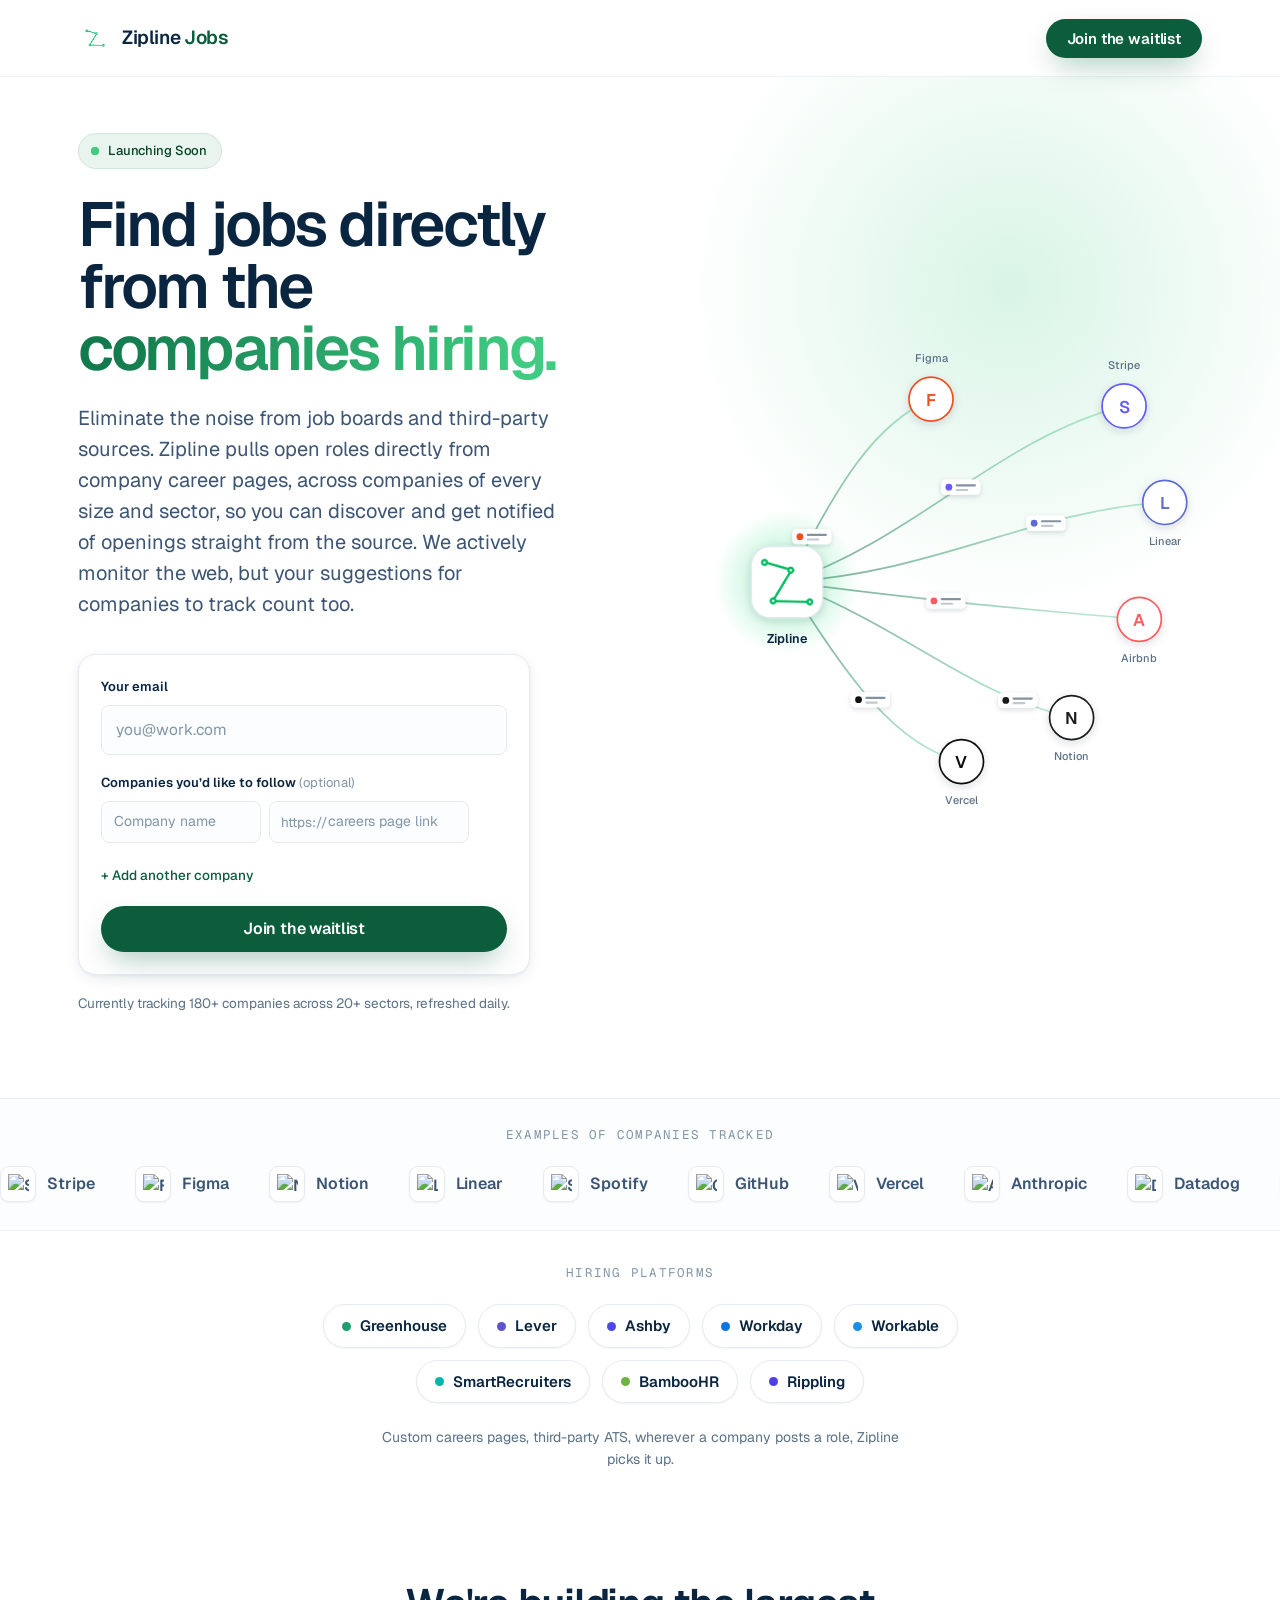
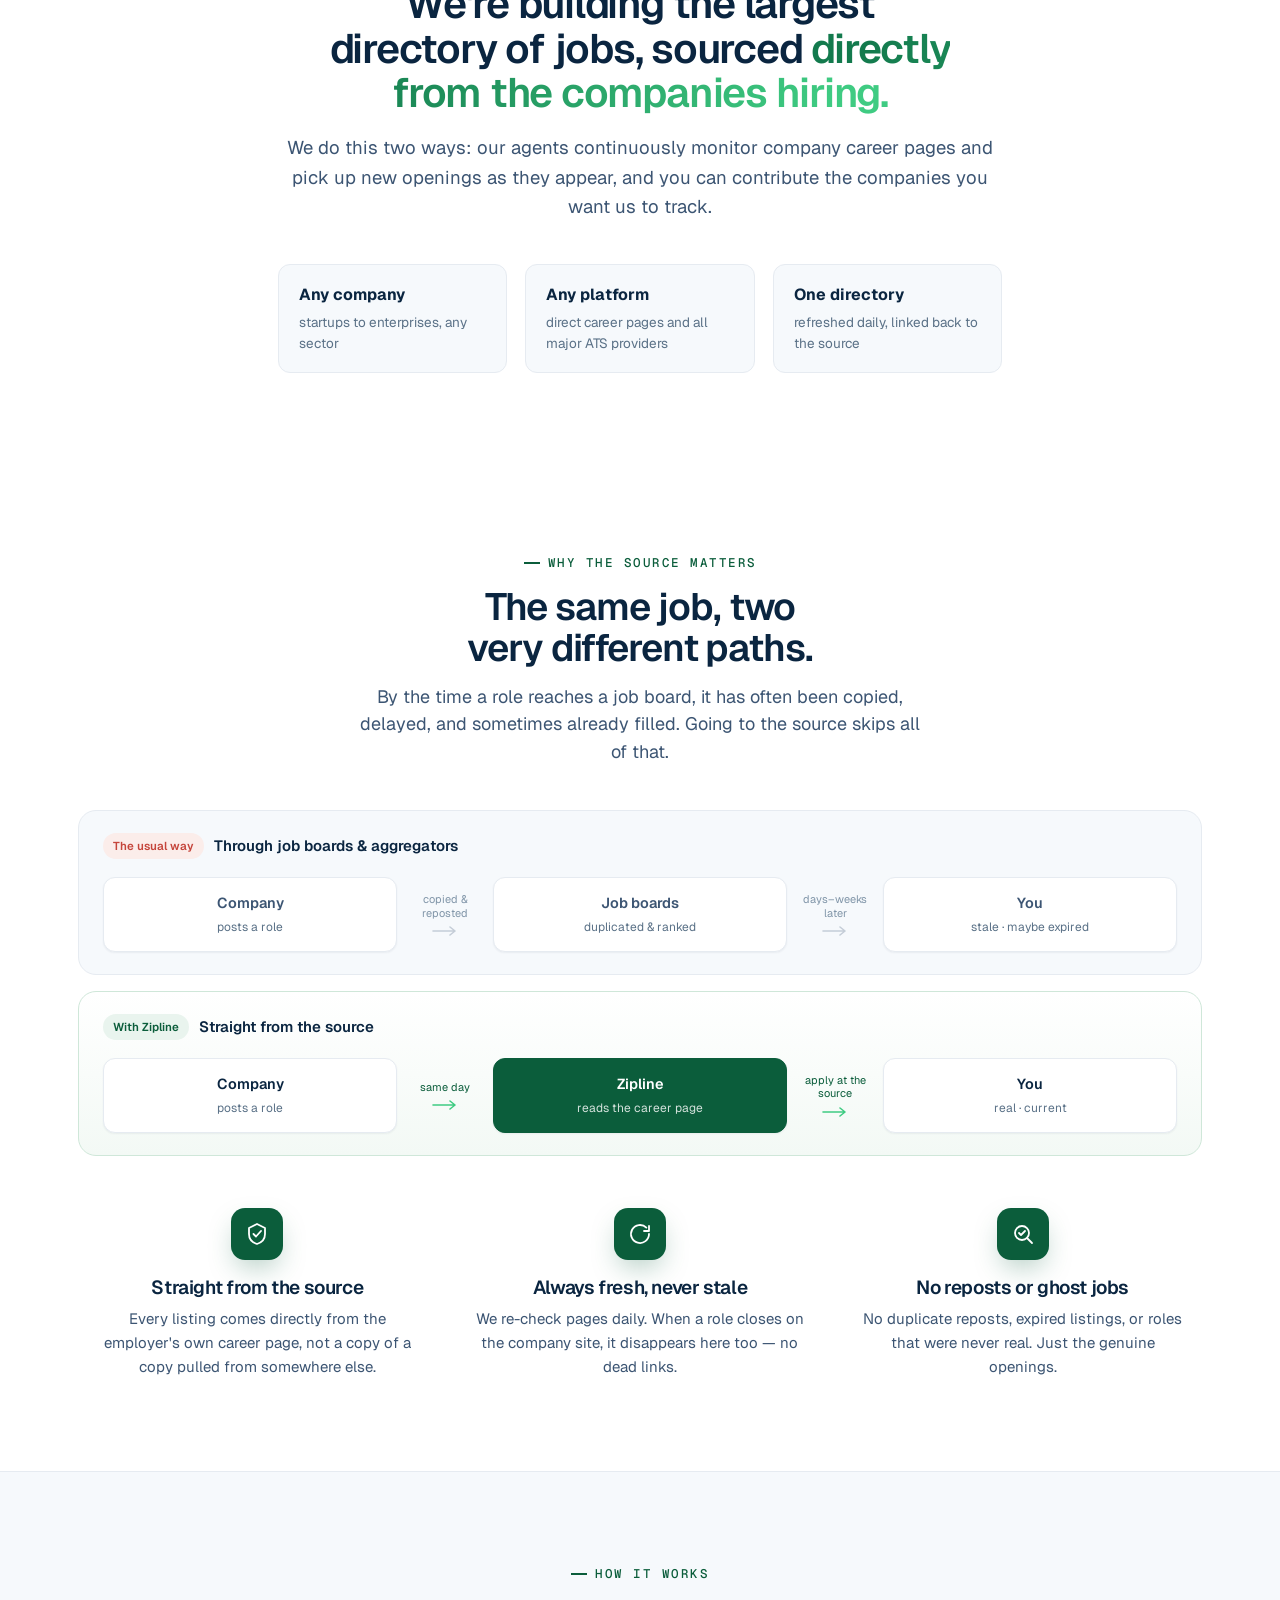
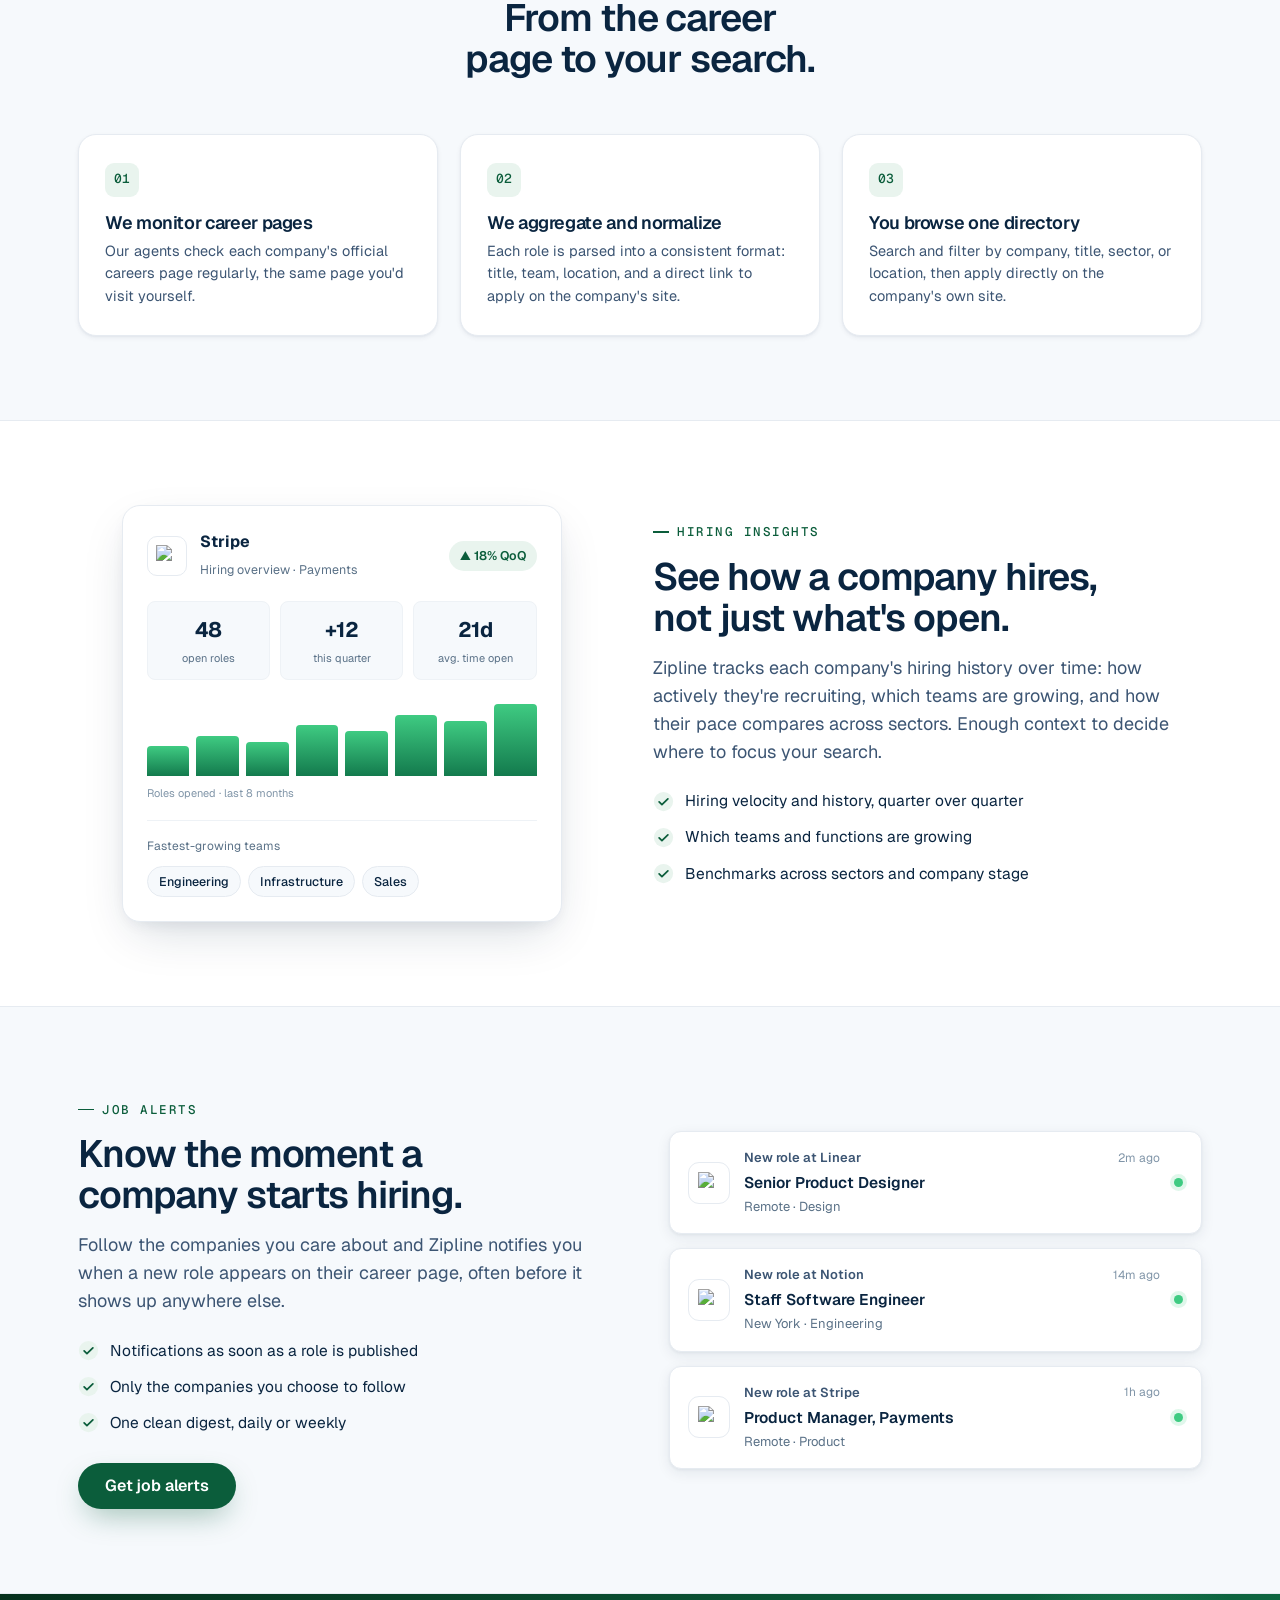
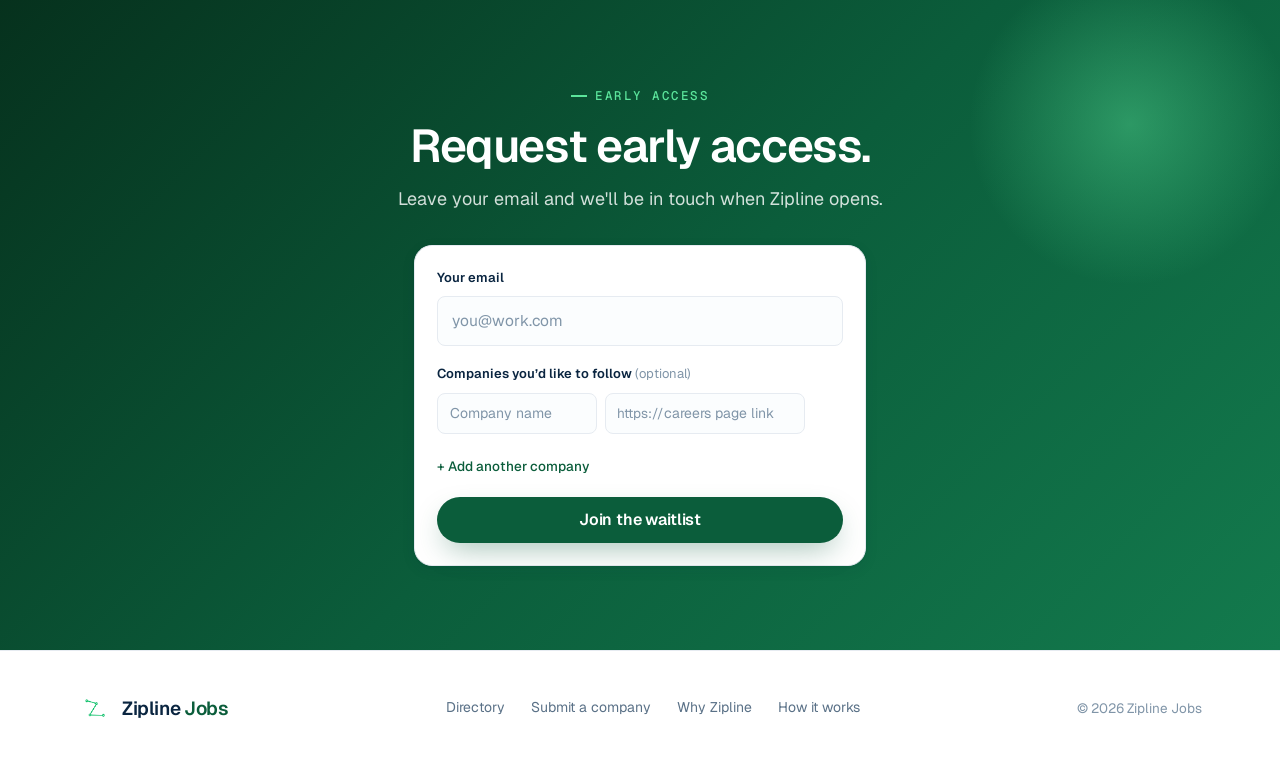
==== index.html @ 8ba7e5bd "Fix discovery node animation: opacity-only on group, scale pop on circle only" ====
<!DOCTYPE html>
<html lang="en">
<head>
<meta charset="UTF-8">
<meta name="viewport" content="width=device-width, initial-scale=1.0">
<title>Zipline Jobs · Jobs, straight from the source. Join the waitlist.</title>
<meta name="description" content="Zipline pulls open roles directly from company career pages — not job boards. One directory, refreshed daily, linked back to the source. Join the waitlist.">
<meta name="robots" content="index, follow">
<link rel="canonical" href="https://ziplinejobs.com/">

<!-- Open Graph -->
<meta property="og:type" content="website">
<meta property="og:url" content="https://ziplinejobs.com/">
<meta property="og:title" content="Zipline Jobs · Jobs, straight from the source.">
<meta property="og:description" content="Zipline pulls open roles directly from company career pages — not job boards. One directory, refreshed daily, linked back to the source.">
<meta property="og:image" content="https://ziplinejobs.com/og-image.png">
<meta property="og:site_name" content="Zipline Jobs">

<!-- Twitter / X -->
<meta name="twitter:card" content="summary_large_image">
<meta name="twitter:title" content="Zipline Jobs · Jobs, straight from the source.">
<meta name="twitter:description" content="Zipline pulls open roles directly from company career pages — not job boards. One directory, refreshed daily, linked back to the source.">
<meta name="twitter:image" content="https://ziplinejobs.com/og-image.png">

<!-- Structured data -->
<script type="application/ld+json">
{
  "@context": "https://schema.org",
  "@type": "WebSite",
  "name": "Zipline Jobs",
  "url": "https://ziplinejobs.com",
  "description": "A job directory that pulls open roles directly from company career pages, not job boards. Covers companies of every size across all major ATS providers, refreshed daily.",
  "potentialAction": {
    "@type": "SearchAction",
    "target": "https://ziplinejobs.com/?q={search_term_string}",
    "query-input": "required name=search_term_string"
  }
}
</script>
<script type="application/ld+json">
{
  "@context": "https://schema.org",
  "@type": "Organization",
  "name": "Zipline Jobs",
  "url": "https://ziplinejobs.com",
  "description": "Zipline Jobs is building the largest directory of jobs sourced directly from company career pages, eliminating noise from job boards and third-party aggregators."
}
</script>

<link rel="stylesheet" href="styles.css">
<style>
/* ---------------- Waitlist landing ---------------- */
body { background: #fff; }

.lp-nav-inner { height: 76px; }
.lp-nav .nav-cta a.peek {
  font-size: 14px; font-weight: 500; color: var(--slate);
  display: inline-flex; align-items: center; gap: 6px; transition: color .15s, gap .15s;
}
.lp-nav .nav-cta a.peek:hover { color: var(--pine); gap: 9px; }

/* HERO */
.lp-hero {
  position: relative;
  overflow: hidden;
  padding: 56px 0 84px;
}
.lp-hero::before {
  content: "";
  position: absolute;
  top: -240px; right: -180px;
  width: 900px; height: 900px;
  background: radial-gradient(closest-side, rgba(63,203,130,0.20), rgba(63,203,130,0.04) 58%, transparent 72%);
  pointer-events: none; z-index: 0;
}
.lp-grid {
  position: relative; z-index: 1;
  display: grid;
  grid-template-columns: 1.04fr 1.04fr;
  gap: 40px;
  align-items: center;
  min-height: 540px;
}

.badge {
  display: inline-flex; align-items: center; gap: 9px;
  font-size: 13px; font-weight: 500; letter-spacing: -0.01em;
  color: var(--pine-dark);
  background: var(--pine-tint);
  border: 1px solid #cfe7d9;
  padding: 7px 14px 7px 12px;
  border-radius: var(--r-pill);
}
.badge .live { position: relative; width: 8px; height: 8px; }
.badge .live::before, .badge .live::after {
  content: ""; position: absolute; inset: 0; border-radius: 50%; background: var(--mint);
}
.badge .live::after { animation: ping 1.8s var(--ease) infinite; }
@keyframes ping { 0% { transform: scale(1); opacity: .7; } 80%, 100% { transform: scale(2.6); opacity: 0; } }

.lp-hero h1 {
  font-size: 62px;
  letter-spacing: -0.038em;
  line-height: 1.0;
  margin: 24px 0 0;
}
.lp-hero .sub {
  font-size: 20px;
  color: var(--slate);
  margin: 24px 0 0;
  max-width: 488px;
  line-height: 1.55;
}

.wl {
  margin-top: 34px;
  max-width: 452px;
}
.wl-form {
  display: flex; gap: 8px;
  background: #fff; padding: 7px;
  border-radius: var(--r-pill);
  border: 1px solid var(--line);
  box-shadow: var(--sh-md);
  transition: box-shadow .2s, border-color .2s;
}
.wl-form:focus-within { border-color: var(--mint); box-shadow: 0 0 0 4px rgba(63,203,130,0.16), var(--sh-md); }
.wl-form input {
  flex: 1; border: none; outline: none; background: transparent;
  font: inherit; font-size: 16px; color: var(--ink);
  padding: 0 8px 0 16px;
}
.wl-form input::placeholder { color: var(--slate-3); }
.wl-form .btn { padding: 13px 22px; }

/* combined card form (email + companies together) */
.wl-card { text-align: left; background: #fff; border: 1px solid var(--line); border-radius: var(--r-lg); box-shadow: var(--sh-md); padding: 22px; display: grid; gap: 18px; }
.wl-field { display: grid; gap: 8px; }
.wl-field > label { font-size: 13px; font-weight: 600; color: var(--ink); }
.wl-field .opt { color: var(--slate-3); font-weight: 400; }
.wl-email { font: inherit; font-size: 15.5px; color: var(--ink); background: var(--bg-soft-2); border: 1px solid var(--line); border-radius: var(--r-sm); padding: 12px 14px; outline: none; width: 100%; transition: border-color .15s, box-shadow .15s, background .15s; }
.wl-email:focus { border-color: var(--mint); background: #fff; box-shadow: 0 0 0 3px rgba(63,203,130,.15); }
.wl-email::placeholder { color: var(--slate-3); }
.wl-submit { width: 100%; }

.proof { margin-top: 20px; display: flex; align-items: center; gap: 13px; }
.avatars { display: flex; }
.avatars .av {
  width: 32px; height: 32px; border-radius: 50%;
  border: 2px solid #fff; margin-left: -9px;
  display: grid; place-items: center;
  color: #fff; font-size: 12px; font-weight: 600;
  box-shadow: var(--sh-xs);
}
.avatars .av:first-child { margin-left: 0; }
.proof-text { font-size: 14px; color: var(--slate-2); }
.proof-text b { color: var(--ink); font-weight: 600; }

/* success */
.wl.done .wl-card, .wl.done .wl-form, .wl.done .proof, .wl.done .suggest, .wl.done .note { display: none; }
.wl-ok { display: none; }
.wl.done .wl-ok { display: block; }
.wl-ok {
  background: linear-gradient(180deg, #fff, var(--pine-tint-2));
  border: 1px solid #cfe7d9;
  border-radius: var(--r-lg);
  padding: 24px 26px;
  box-shadow: var(--sh-md);
}
.wl-ok-top { display: flex; align-items: center; gap: 13px; }
.wl-ok-top .ic { width: 40px; height: 40px; border-radius: 12px; background: var(--pine); display: grid; place-items: center; box-shadow: var(--sh-green); flex: none; }
.wl-ok-top h3 { font-size: 18px; }
.wl-ok p { font-size: 14.5px; color: var(--slate); margin-top: 14px; line-height: 1.55; }
.wl-pos { margin-top: 16px; display: flex; align-items: baseline; gap: 10px; padding-top: 16px; border-top: 1px solid #d8ebe0; }
.wl-pos b { font-size: 30px; font-weight: 600; letter-spacing: -0.02em; color: var(--pine); }
.wl-pos span { font-size: 13.5px; color: var(--slate-2); }

.note { margin-top: 16px; font-size: 13px; color: var(--slate-3); display: flex; align-items: center; gap: 8px; }
.note svg { flex: none; }

/* suggest companies */
.suggest { margin-top: 16px; }
.suggest-toggle {
  display: inline-flex; align-items: center; gap: 9px;
  background: none; border: none; cursor: pointer;
  font: inherit; font-size: 14px; font-weight: 500; color: var(--pine);
  padding: 4px 0;
}
.suggest-toggle .st-ic { width: 20px; height: 20px; border-radius: 6px; background: var(--pine-tint); color: var(--pine); display: grid; place-items: center; font-size: 15px; line-height: 1; }
.suggest-toggle .st-chev { transition: transform .2s var(--ease); color: var(--slate-2); }
.suggest-toggle[aria-expanded="true"] .st-chev { transform: rotate(180deg); }
.suggest-body { margin-top: 14px; background: var(--bg-soft); border: 1px solid var(--line); border-radius: var(--r-md); padding: 16px; }
.suggest-hint { font-size: 13px; color: var(--slate-2); margin: 0 0 12px; line-height: 1.5; }
.suggest-rows { display: grid; gap: 10px; }
.srow { display: grid; grid-template-columns: 1fr 1.25fr auto; gap: 8px; align-items: center; }
.srow input { font: inherit; font-size: 14px; color: var(--ink); background: var(--bg-soft-2); border: 1px solid var(--line); border-radius: var(--r-sm); padding: 9px 12px; outline: none; width: 100%; transition: border-color .15s, box-shadow .15s; }
.srow input:focus { border-color: var(--mint); box-shadow: 0 0 0 3px rgba(63,203,130,.14); }
.srow input::placeholder { color: var(--slate-3); }
.url-wrap { position: relative; display: flex; align-items: center; }
.url-wrap .url-pfx { position: absolute; left: 12px; font-size: 13.5px; color: var(--slate-3); pointer-events: none; }
.url-wrap .inp-url { padding-left: 58px; }
.srow-x { width: 30px; height: 34px; border: none; background: none; color: var(--slate-3); cursor: pointer; border-radius: 7px; font-size: 13px; flex: none; transition: color .15s, background .15s; }
.srow-x:hover { color: #C5453B; background: #FBEBEA; }
.srow.solo .srow-x { visibility: hidden; }
.add-co { margin-top: 12px; background: none; border: none; cursor: pointer; font: inherit; font-size: 13.5px; font-weight: 500; color: var(--pine); display: inline-flex; align-items: center; gap: 6px; padding: 2px 0; }
.add-co:hover { text-decoration: underline; }
.wl-cos { margin-top: 14px; padding-top: 16px; border-top: 1px solid #d8ebe0; }
.wl-cos .cos-label { font-size: 13px; font-weight: 500; color: var(--ink); margin-bottom: 9px; display: block; }
.wl-cos .cos-chips { display: flex; flex-wrap: wrap; gap: 7px; }
.wl-cos .cochip { display: inline-flex; align-items: center; gap: 6px; background: var(--pine-tint); color: var(--pine-dark); font-size: 12.5px; font-weight: 500; padding: 4px 11px; border-radius: 999px; }
.wl-cos .cochip .cd { width: 6px; height: 6px; border-radius: 50%; background: var(--mint); flex: none; }
/* dark-band variants */
.cta-inner .suggest-toggle { color: #fff; }
.cta-inner .suggest-toggle .st-ic { background: rgba(255,255,255,0.16); color: #fff; }
.cta-inner .suggest-toggle .st-chev { color: rgba(255,255,255,0.65); }
.cta-inner .add-co { color: var(--pine); }
.cta-inner .wl-cos { border-top-color: rgba(255,255,255,0.16); }
.cta-inner .wl-cos .cos-label { color: #fff; }
@media (max-width: 560px) {
  .srow { grid-template-columns: 1fr auto; }
  .srow .inp-co { grid-column: 1 / -1; }
}

/* viz — reuse from full site */
.viz { position: relative; width: 100%; }
.viz svg { width: 100%; height: auto; display: block; overflow: visible; }

/* logo marquee */
.marq {
  border-top: 1px solid var(--line-soft);
  border-bottom: 1px solid var(--line-soft);
  background: var(--bg-soft-2);
  padding: 26px 0;
  overflow: hidden;
}
.marq-label { text-align: center; font-size: 12.5px; letter-spacing: .1em; text-transform: uppercase; color: var(--slate-3); font-family: 'Geist Mono', monospace; margin-bottom: 20px; }
.marq-track { display: flex; align-items: center; gap: 40px; width: max-content; animation: scroll 32s linear infinite; }
.marq:hover .marq-track { animation-play-state: paused; }
@keyframes scroll { to { transform: translateX(-50%); } }
.marq-item { display: flex; align-items: center; gap: 11px; color: var(--slate); font-weight: 600; font-size: 16px; white-space: nowrap; }
.marq-item .brand { width: 36px; height: 36px; border-radius: 9px; background: #fff; border: 1px solid var(--line); display: grid; place-items: center; box-shadow: var(--sh-xs); flex: none; }
.marq-item .brand img { width: 21px; height: 21px; display: block; }

/* compact sections */
.lp-sec { padding: 84px 0; }
.lp-sec-head { max-width: 580px; margin: 0 auto; text-align: center; }
.lp-sec-head h2 { font-size: 38px; letter-spacing: -0.03em; margin-top: 14px; }
.lp-sec-head .eyebrow { justify-content: center; }
.lp-sec-head p { font-size: 18px; color: var(--slate); margin-top: 14px; line-height: 1.55; }

.mini3 { display: grid; grid-template-columns: repeat(3, 1fr); gap: 24px; margin-top: 54px; }
.mini {
  text-align: center;
  padding: 8px 14px;
}
.mini .ic {
  width: 52px; height: 52px; border-radius: 14px;
  background: var(--pine); display: grid; place-items: center;
  margin: 0 auto 18px; box-shadow: var(--sh-green);
}
.mini h3 { font-size: 19px; margin-bottom: 9px; }
.mini p { font-size: 15px; color: var(--slate); line-height: 1.58; }

/* how steps inline */
.lp-steps { display: grid; grid-template-columns: repeat(3, 1fr); gap: 22px; margin-top: 54px; counter-reset: s; }
.lp-step { position: relative; padding: 28px 26px; border-radius: var(--r-lg); background: #fff; border: 1px solid var(--line); box-shadow: var(--sh-sm); }
.lp-step .num { font-family: 'Geist Mono', monospace; font-size: 13px; font-weight: 500; color: var(--pine); background: var(--pine-tint); width: 34px; height: 34px; border-radius: 9px; display: grid; place-items: center; margin-bottom: 16px; }
.lp-step h3 { font-size: 18px; margin-bottom: 8px; }
.lp-step p { font-size: 14.5px; color: var(--slate); line-height: 1.55; }

/* final cta band */
.cta-band {
  background: linear-gradient(135deg, var(--pine-darker), var(--pine) 52%, var(--pine-mid));
  position: relative; overflow: hidden;
}
.cta-band::after { content:""; position:absolute; right:-80px; top:-100px; width:460px; height:460px; background: radial-gradient(closest-side, rgba(91,229,155,0.4), transparent 70%); }
.cta-inner { position: relative; z-index: 1; text-align: center; padding: 84px 0; }
.cta-inner .eyebrow { color: var(--mint-bright); justify-content: center; }
.cta-inner .eyebrow::before { background: var(--mint-bright); }
.cta-inner h2 { color: #fff; font-size: 46px; letter-spacing: -0.03em; margin-top: 16px; }
.cta-inner p { color: rgba(255,255,255,0.82); font-size: 18px; margin-top: 14px; }
.cta-inner .wl { margin: 32px auto 0; }
.cta-inner .wl-form { box-shadow: 0 18px 50px -12px rgba(0,0,0,0.4); border-color: transparent; }
.cta-inner .note { color: rgba(255,255,255,0.62); justify-content: center; }
.cta-inner .wl-ok { background: rgba(255,255,255,0.08); border-color: rgba(255,255,255,0.18); backdrop-filter: blur(6px); }
.cta-inner .wl-ok-top h3 { color: #fff; }
.cta-inner .wl-ok p { color: rgba(255,255,255,0.8); }
.cta-inner .wl-pos { border-top-color: rgba(255,255,255,0.16); }
.cta-inner .wl-pos b { color: var(--mint-bright); }
.cta-inner .wl-pos span { color: rgba(255,255,255,0.7); }

/* slim footer */
.lp-footer { padding: 40px 0; border-top: 1px solid var(--line); background: #fff; }
.lp-footer-inner { display: flex; align-items: center; justify-content: space-between; gap: 24px; flex-wrap: wrap; }
.lp-footer .links { display: flex; gap: 26px; }
.lp-footer .links a { font-size: 14px; color: var(--slate-2); transition: color .15s; }
.lp-footer .links a:hover { color: var(--pine); }
.lp-footer .copy { font-size: 13.5px; color: var(--slate-3); }

@media (max-width: 960px) {
  .lp-grid { grid-template-columns: 1fr; gap: 12px; min-height: 0; }
  .viz { max-width: 540px; margin: 8px auto 0; }
  .lp-hero h1 { font-size: 46px; }
  .mini3, .lp-steps { grid-template-columns: 1fr; }
  .cta-inner h2 { font-size: 34px; }
}
@media (prefers-reduced-motion: reduce) {
  .zip-card-grp { display: none; }
  .marq-track { animation: none; }
}
/* welcoming marquee chip */
.marq-more { color: var(--pine); font-weight: 600; font-size: 14px; background: var(--pine-tint); border: 1px dashed #bfe3cf; padding: 8px 16px; border-radius: 999px; white-space: nowrap; }

/* hiring platforms */
.providers { padding: 32px 0 8px; }
.providers-label { text-align: center; font-size: 12.5px; letter-spacing: .1em; text-transform: uppercase; color: var(--slate-3); font-family: 'Geist Mono', monospace; margin: 0 0 22px; }
.providers-row { display: flex; flex-wrap: wrap; justify-content: center; gap: 12px; max-width: 780px; margin: 0 auto; }
.prov { display: inline-flex; align-items: center; gap: 9px; background: #fff; border: 1px solid var(--line); border-radius: 999px; padding: 9px 18px; font-weight: 600; font-size: 15px; color: var(--ink); box-shadow: var(--sh-xs); }
.prov-dot { width: 9px; height: 9px; border-radius: 50%; flex: none; }
.providers-note { text-align: center; font-size: 14px; color: var(--slate-2); margin: 24px auto 0; max-width: 540px; line-height: 1.55; }

/* mission */
.mission { padding: 88px 0; }
.mission-inner { max-width: 780px; margin: 0 auto; text-align: center; }
.mission-inner .eyebrow { justify-content: center; }
.mission h2 { font-size: 41px; letter-spacing: -0.03em; margin-top: 16px; line-height: 1.08; }
.mission p { font-size: 18.5px; color: var(--slate); margin-top: 18px; line-height: 1.6; }
.mission-stats { display: grid; grid-template-columns: repeat(3, 1fr); gap: 18px; margin-top: 42px; text-align: left; }
.mission-stats > div { padding: 18px 20px; background: var(--bg-soft); border: 1px solid var(--line); border-radius: var(--r-md); }
.mission-stats b { display: block; font-size: 16px; color: var(--ink); }
.mission-stats span { display: block; font-size: 13.5px; color: var(--slate-2); margin-top: 4px; }

/* compare flow */
.compare { display: grid; gap: 16px; margin-top: 44px; }
.lane { border: 1px solid var(--line); border-radius: var(--r-lg); padding: 22px 24px; background: #fff; }
.lane-old { background: var(--bg-soft); }
.lane-new { background: linear-gradient(180deg, #fff, var(--pine-tint-2)); border-color: #cfe7d9; }
.lane-head { font-size: 15px; font-weight: 600; color: var(--ink); margin-bottom: 18px; display: flex; align-items: center; gap: 10px; flex-wrap: wrap; }
.lane-tag { font-size: 11.5px; font-weight: 600; padding: 4px 10px; border-radius: 999px; }
.tag-bad { background: #FBEDEA; color: #C5453B; }
.tag-good { background: var(--pine-tint); color: var(--pine); }
.flow { display: flex; align-items: stretch; }
.fnode { flex: 1 1 0; min-width: 0; background: #fff; border: 1px solid var(--line); border-radius: var(--r-md); padding: 14px 10px; text-align: center; box-shadow: var(--sh-xs); display: flex; flex-direction: column; justify-content: center; }
.fnode b { font-size: 14.5px; font-weight: 600; color: var(--ink); }
.fnode small { font-size: 12px; color: var(--slate-2); margin-top: 4px; }
.lane-old .fnode b { color: var(--slate); }
.brandnode { background: var(--pine); border-color: var(--pine); }
.brandnode b { color: #fff; }
.brandnode small { color: rgba(255,255,255,.82); }
.fconn { flex: 0 0 96px; display: flex; flex-direction: column; align-items: center; justify-content: center; gap: 6px; padding: 0 4px; }
.fconn .clabel { font-size: 11px; color: var(--slate-3); text-align: center; line-height: 1.2; }
.fconn .carrow { color: #c4cdd7; }
.fconn.good .clabel { color: var(--pine); }
.fconn.good .carrow { color: var(--mint); }

/* job alerts */
.alerts-grid { display: grid; grid-template-columns: 1.02fr 1fr; gap: 48px; align-items: center; }
.alerts-copy h2 { font-size: 38px; letter-spacing: -0.03em; margin-top: 14px; }
.alerts-sub { font-size: 18px; color: var(--slate); margin-top: 16px; line-height: 1.55; }
.alerts-list { list-style: none; margin: 24px 0 28px; padding: 0; display: grid; gap: 12px; }
.alerts-list li { display: flex; align-items: center; gap: 11px; font-size: 15.5px; color: var(--ink); }
.alerts-list svg { flex: none; }
.alerts-visual { position: relative; display: flex; flex-direction: column; gap: 14px; padding: 8px 0; }
.notif { display: flex; align-items: center; gap: 14px; background: #fff; border: 1px solid var(--line); border-radius: var(--r-md); padding: 16px 18px; box-shadow: var(--sh-md); }
.notif:nth-child(1) { animation: floaty 5s ease-in-out infinite; }
.notif:nth-child(2) { animation: floaty 5s ease-in-out infinite .9s; }
.notif:nth-child(3) { animation: floaty 5s ease-in-out infinite 1.8s; }
@keyframes floaty { 0%, 100% { transform: translateY(0); } 50% { transform: translateY(-6px); } }
.notif-logo { width: 42px; height: 42px; border-radius: 11px; background: #fff; border: 1px solid var(--line); display: grid; place-items: center; flex: none; }
.notif-logo img { width: 22px; height: 22px; }
.notif-body { flex: 1; min-width: 0; }
.notif-top { display: flex; align-items: center; justify-content: space-between; gap: 10px; }
.notif-top b { font-size: 13px; color: var(--slate); font-weight: 600; }
.notif-time { font-size: 12px; color: var(--slate-3); }
.notif-role { font-size: 15.5px; font-weight: 600; color: var(--ink); margin-top: 3px; }
.notif-meta { font-size: 13px; color: var(--slate-2); margin-top: 2px; }
.notif-dot { width: 9px; height: 9px; border-radius: 50%; background: var(--mint); box-shadow: 0 0 0 4px rgba(63,203,130,.16); flex: none; }

.wl-hint { font-size: 12.5px; color: var(--slate-2); margin: -2px 0 2px; line-height: 1.45; }
.proof-line { margin-top: 18px; font-size: 13.5px; color: var(--slate-2); }

/* hiring insights */
.insights-grid { display: grid; grid-template-columns: 1fr 1.04fr; gap: 48px; align-items: center; }
.insight-card { background: #fff; border: 1px solid var(--line); border-radius: var(--r-lg); box-shadow: var(--sh-lg); padding: 24px; width: 100%; max-width: 440px; margin: 0 auto; }
.insight-head { display: flex; align-items: center; gap: 13px; }
.insight-logo { width: 40px; height: 40px; border-radius: 10px; background: #fff; border: 1px solid var(--line); display: grid; place-items: center; flex: none; }
.insight-logo img { width: 21px; height: 21px; }
.insight-head .ih-name b { font-size: 16px; display: block; color: var(--ink); }
.insight-head .ih-name span { font-size: 12.5px; color: var(--slate-2); }
.insight-trend { margin-left: auto; font-size: 12.5px; font-weight: 600; color: var(--pine); background: var(--pine-tint); padding: 5px 11px; border-radius: 999px; white-space: nowrap; }
.insight-metrics { display: grid; grid-template-columns: repeat(3, 1fr); gap: 10px; margin: 20px 0 18px; }
.insight-metrics > div { background: var(--bg-soft); border: 1px solid var(--line-soft); border-radius: var(--r-sm); padding: 12px 8px; text-align: center; }
.insight-metrics b { font-size: 21px; letter-spacing: -0.02em; color: var(--ink); }
.insight-metrics span { display: block; font-size: 11px; color: var(--slate-2); margin-top: 3px; }
.insight-chart .bars { display: flex; align-items: flex-end; gap: 7px; height: 78px; }
.insight-chart .bars span { flex: 1; background: linear-gradient(180deg, var(--mint), var(--pine-mid)); border-radius: 4px 4px 0 0; min-height: 6px; }
.insight-chart .chart-x { font-size: 11px; color: var(--slate-3); margin-top: 9px; }
.insight-teams { margin-top: 18px; padding-top: 16px; border-top: 1px solid var(--line-soft); }
.insight-teams .t-label { font-size: 12px; color: var(--slate-2); display: block; margin-bottom: 10px; }
.t-chips { display: flex; gap: 7px; flex-wrap: wrap; }
.t-chips span { font-size: 12.5px; font-weight: 500; color: var(--ink); background: var(--bg-soft); border: 1px solid var(--line); padding: 5px 11px; border-radius: 999px; }
@media (max-width: 860px) { .insights-grid { grid-template-columns: 1fr; gap: 30px; } }

@media (max-width: 860px) {
  .mission-stats { grid-template-columns: 1fr; }
  .alerts-grid { grid-template-columns: 1fr; gap: 30px; }
  .mission h2, .alerts-copy h2 { font-size: 30px; }
}
@media (max-width: 720px) {
  .flow { flex-direction: column; }
  .fconn { flex: 0 0 auto; padding: 8px 0; }
  .fconn .carrow { transform: rotate(90deg); }
}
@media (prefers-reduced-motion: reduce) {
  .notif { animation: none !important; }
}
</style>
</head>
<body>

<!-- ===== NAV (minimal) ===== -->
<nav class="nav lp-nav">
  <div class="wrap nav-inner lp-nav-inner">
    <a href="index.html" class="logo">
      <span class="mark">
        <img src="logo2.png" width="20" height="20" alt="Zipline Jobs logo">
      </span>
      <span class="word"><b>Zipline</b>&nbsp;<span>Jobs</span></span>
    </a>
    <div class="nav-cta">
      <a href="#join" class="btn btn-primary">Join the waitlist</a>
    </div>
  </div>
</nav>

<!-- ===== HERO ===== -->
<header class="lp-hero" id="join">
  <div class="wrap lp-grid">
    <div class="lp-copy">
      <span class="badge"><span class="live"></span> Launching Soon</span>
      <h1>Find jobs directly<br>from the <span class="grad-text">companies hiring.</span></h1>
      <p class="sub">Eliminate the noise from job boards and third-party sources. Zipline pulls open roles directly from company career pages, across companies of every size and sector, so you can discover and get notified of openings straight from the source. We actively monitor the web, but your suggestions for companies to track count too.</p>

      <div class="wl" id="wl1">
        <form class="wl-card" id="wl1-form">
          <div class="wl-field">
            <label for="wl1-email">Your email</label>
            <input class="wl-email" type="email" id="wl1-email" placeholder="you@work.com" required aria-label="Email address">
          </div>
          <div class="wl-field">
            <label>Companies you’d like to follow <span class="opt">(optional)</span></label>
            <div class="suggest-rows">
              <div class="srow solo">
                <input class="inp-co" type="text" placeholder="Company name" aria-label="Company name">
                <div class="url-wrap"><span class="url-pfx">https://</span><input class="inp-url" type="text" placeholder="careers page link" aria-label="Career page URL"></div>
                <button type="button" class="srow-x" aria-label="Remove">✕</button>
              </div>
            </div>
            <button type="button" class="add-co">+ Add another company</button>
          </div>
          <button type="submit" class="btn btn-primary btn-lg wl-submit">Join the waitlist</button>
        </form>
        <p class="proof-line">Currently tracking 180+ companies across 20+ sectors, refreshed daily.</p>

        <div class="wl-ok">
          <div class="wl-ok-top">
            <span class="ic"><svg width="20" height="20" viewBox="0 0 24 24" fill="none"><path d="M5 12.5l3.5 3.5L19 7" stroke="#fff" stroke-width="2.3" stroke-linecap="round" stroke-linejoin="round"/></svg></span>
            <h3>You're on the list</h3>
          </div>
          <p>We'll email <b class="wl-email-shown">you</b> when early access opens.</p>
          <div class="wl-cos" hidden></div>
        </div>
      </div>
    </div>

    <!-- node network visualization -->
    <style>
      .disc-node { opacity: 0; }
      .disc-brex     { animation: discFade 15s 2s  infinite both; }
      .disc-rippling { animation: discFade 15s 7s  infinite both; }
      .disc-webflow  { animation: discFade 15s 12s infinite both; }
      @keyframes discFade {
        0%, 2%    { opacity: 0; }
        10%, 65%  { opacity: 1; }
        72%, 100% { opacity: 0; }
      }
      .disc-circle { transform-box: fill-box; transform-origin: center; }
      .disc-brex     .disc-circle { animation: discPop 15s 2s  infinite both; }
      .disc-rippling .disc-circle { animation: discPop 15s 7s  infinite both; }
      .disc-webflow  .disc-circle { animation: discPop 15s 12s infinite both; }
      @keyframes discPop {
        0%, 2%    { transform: scale(0); }
        8%        { transform: scale(1.18); }
        13%, 100% { transform: scale(1); }
      }
    </style>
    <div class="viz" aria-hidden="true">
      <svg viewBox="0 0 640 580" role="img">
        <defs>
          <linearGradient id="cable" x1="0" y1="0" x2="1" y2="0">
            <stop offset="0" stop-color="#0B5D3B" stop-opacity="0.55"/>
            <stop offset="1" stop-color="#3FCB82" stop-opacity="0.35"/>
          </linearGradient>
          <radialGradient id="hubGlow" cx="0.5" cy="0.5" r="0.5">
            <stop offset="0" stop-color="#5BE59B" stop-opacity="0.55"/><stop offset="1" stop-color="#5BE59B" stop-opacity="0"/>
          </radialGradient>
          <filter id="cardShadow" x="-50%" y="-50%" width="200%" height="200%"><feDropShadow dx="0" dy="2" stdDeviation="3" flood-color="#0A2540" flood-opacity="0.16"/></filter>
          <filter id="nodeShadow" x="-60%" y="-60%" width="220%" height="220%"><feDropShadow dx="0" dy="3" stdDeviation="5" flood-color="#0A2540" flood-opacity="0.14"/></filter>
        </defs>

        <!-- static cables -->
        <g fill="none" stroke="url(#cable)" stroke-width="2">
          <path id="c1" d="M150,300 C 200,210 240,120 320,84"/>
          <path id="c2" d="M150,300 C 300,250 400,130 548,92"/>
          <path id="c3" d="M150,300 C 330,288 440,215 596,206"/>
          <path id="c4" d="M150,300 C 320,322 410,330 566,344"/>
          <path id="c5" d="M150,300 C 300,360 360,430 486,460"/>
          <path id="c6" d="M150,300 C 210,392 270,492 356,512"/>
        </g>

        <circle cx="150" cy="300" r="92" fill="url(#hubGlow)"><animate attributeName="r" values="80;96;80" dur="3.4s" repeatCount="indefinite"/></circle>

        <!-- static company nodes -->
        <g filter="url(#nodeShadow)"><circle cx="320" cy="84" r="26" fill="#fff" stroke="#F24E1E" stroke-width="2"/><text x="320" y="92" text-anchor="middle" font-family="Geist, sans-serif" font-size="20" font-weight="600" fill="#F24E1E">F</text></g>
        <text x="320" y="40" text-anchor="middle" font-family="Geist, sans-serif" font-size="13" font-weight="500" fill="#5A7187">Figma</text>
        <g filter="url(#nodeShadow)"><circle cx="548" cy="92" r="26" fill="#fff" stroke="#635BFF" stroke-width="2"/><text x="548" y="100" text-anchor="middle" font-family="Geist, sans-serif" font-size="20" font-weight="600" fill="#635BFF">S</text></g>
        <text x="548" y="48" text-anchor="middle" font-family="Geist, sans-serif" font-size="13" font-weight="500" fill="#5A7187">Stripe</text>
        <g filter="url(#nodeShadow)"><circle cx="596" cy="206" r="26" fill="#fff" stroke="#5E6AD2" stroke-width="2"/><text x="596" y="214" text-anchor="middle" font-family="Geist, sans-serif" font-size="20" font-weight="600" fill="#5E6AD2">L</text></g>
        <text x="596" y="256" text-anchor="middle" font-family="Geist, sans-serif" font-size="13" font-weight="500" fill="#5A7187">Linear</text>
        <g filter="url(#nodeShadow)"><circle cx="566" cy="344" r="26" fill="#fff" stroke="#FF5A5F" stroke-width="2"/><text x="566" y="352" text-anchor="middle" font-family="Geist, sans-serif" font-size="20" font-weight="600" fill="#FF5A5F">A</text></g>
        <text x="566" y="394" text-anchor="middle" font-family="Geist, sans-serif" font-size="13" font-weight="500" fill="#5A7187">Airbnb</text>
        <g filter="url(#nodeShadow)"><circle cx="486" cy="460" r="26" fill="#fff" stroke="#1A1A1A" stroke-width="2"/><text x="486" y="468" text-anchor="middle" font-family="Geist, sans-serif" font-size="20" font-weight="600" fill="#1A1A1A">N</text></g>
        <text x="486" y="510" text-anchor="middle" font-family="Geist, sans-serif" font-size="13" font-weight="500" fill="#5A7187">Notion</text>
        <g filter="url(#nodeShadow)"><circle cx="356" cy="512" r="26" fill="#fff" stroke="#111" stroke-width="2"/><text x="356" y="520" text-anchor="middle" font-family="Geist, sans-serif" font-size="20" font-weight="600" fill="#111">V</text></g>
        <text x="356" y="562" text-anchor="middle" font-family="Geist, sans-serif" font-size="13" font-weight="500" fill="#5A7187">Vercel</text>

        <!-- static job cards -->
        <g class="zip-card-grp">
          <g><rect x="-23" y="-9" width="46" height="18" rx="5" fill="#fff" filter="url(#cardShadow)"/><circle cx="-14" cy="0" r="4" fill="#F24E1E"/><rect x="-6" y="-3.5" width="24" height="2.6" rx="1.3" fill="#0A2540" opacity="0.5"/><rect x="-6" y="2" width="15" height="2.6" rx="1.3" fill="#0A2540" opacity="0.25"/><animateMotion dur="3.6s" repeatCount="indefinite" keyPoints="1;0" keyTimes="0;1" calcMode="linear"><mpath href="#c1"/></animateMotion></g>
          <g><rect x="-23" y="-9" width="46" height="18" rx="5" fill="#fff" filter="url(#cardShadow)"/><circle cx="-14" cy="0" r="4" fill="#635BFF"/><rect x="-6" y="-3.5" width="24" height="2.6" rx="1.3" fill="#0A2540" opacity="0.5"/><rect x="-6" y="2" width="15" height="2.6" rx="1.3" fill="#0A2540" opacity="0.25"/><animateMotion dur="4.2s" begin="0.8s" repeatCount="indefinite" keyPoints="1;0" keyTimes="0;1" calcMode="linear"><mpath href="#c2"/></animateMotion></g>
          <g><rect x="-23" y="-9" width="46" height="18" rx="5" fill="#fff" filter="url(#cardShadow)"/><circle cx="-14" cy="0" r="4" fill="#5E6AD2"/><rect x="-6" y="-3.5" width="24" height="2.6" rx="1.3" fill="#0A2540" opacity="0.5"/><rect x="-6" y="2" width="15" height="2.6" rx="1.3" fill="#0A2540" opacity="0.25"/><animateMotion dur="3.9s" begin="1.6s" repeatCount="indefinite" keyPoints="1;0" keyTimes="0;1" calcMode="linear"><mpath href="#c3"/></animateMotion></g>
          <g><rect x="-23" y="-9" width="46" height="18" rx="5" fill="#fff" filter="url(#cardShadow)"/><circle cx="-14" cy="0" r="4" fill="#FF5A5F"/><rect x="-6" y="-3.5" width="24" height="2.6" rx="1.3" fill="#0A2540" opacity="0.5"/><rect x="-6" y="2" width="15" height="2.6" rx="1.3" fill="#0A2540" opacity="0.25"/><animateMotion dur="4.4s" begin="0.4s" repeatCount="indefinite" keyPoints="1;0" keyTimes="0;1" calcMode="linear"><mpath href="#c4"/></animateMotion></g>
          <g><rect x="-23" y="-9" width="46" height="18" rx="5" fill="#fff" filter="url(#cardShadow)"/><circle cx="-14" cy="0" r="4" fill="#1A1A1A"/><rect x="-6" y="-3.5" width="24" height="2.6" rx="1.3" fill="#0A2540" opacity="0.5"/><rect x="-6" y="2" width="15" height="2.6" rx="1.3" fill="#0A2540" opacity="0.25"/><animateMotion dur="4.0s" begin="2.1s" repeatCount="indefinite" keyPoints="1;0" keyTimes="0;1" calcMode="linear"><mpath href="#c5"/></animateMotion></g>
          <g><rect x="-23" y="-9" width="46" height="18" rx="5" fill="#fff" filter="url(#cardShadow)"/><circle cx="-14" cy="0" r="4" fill="#111"/><rect x="-6" y="-3.5" width="24" height="2.6" rx="1.3" fill="#0A2540" opacity="0.5"/><rect x="-6" y="2" width="15" height="2.6" rx="1.3" fill="#0A2540" opacity="0.25"/><animateMotion dur="3.7s" begin="1.2s" repeatCount="indefinite" keyPoints="1;0" keyTimes="0;1" calcMode="linear"><mpath href="#c6"/></animateMotion></g>
        </g>

        <!-- discovery node: Brex -->
        <g class="disc-node disc-brex">
          <path id="c7" fill="none" stroke="url(#cable)" stroke-width="2" d="M150,300 C 170,200 190,130 230,62"/>
          <g class="disc-circle" filter="url(#nodeShadow)"><circle cx="230" cy="62" r="26" fill="#fff" stroke="#FF6B35" stroke-width="2"/><text x="230" y="70" text-anchor="middle" font-family="Geist, sans-serif" font-size="20" font-weight="600" fill="#FF6B35">B</text></g>
          <text x="230" y="20" text-anchor="middle" font-family="Geist, sans-serif" font-size="13" font-weight="500" fill="#5A7187">Brex</text>
          <g><rect x="-23" y="-9" width="46" height="18" rx="5" fill="#fff" filter="url(#cardShadow)"/><circle cx="-14" cy="0" r="4" fill="#FF6B35"/><rect x="-6" y="-3.5" width="24" height="2.6" rx="1.3" fill="#0A2540" opacity="0.5"/><rect x="-6" y="2" width="15" height="2.6" rx="1.3" fill="#0A2540" opacity="0.25"/><animateMotion dur="3.5s" begin="0.6s" repeatCount="indefinite" keyPoints="1;0" keyTimes="0;1" calcMode="linear"><mpath href="#c7"/></animateMotion></g>
        </g>

        <!-- discovery node: Rippling -->
        <g class="disc-node disc-rippling">
          <path id="c8" fill="none" stroke="url(#cable)" stroke-width="2" d="M150,300 C 280,220 420,160 560,140"/>
          <g class="disc-circle" filter="url(#nodeShadow)"><circle cx="560" cy="140" r="26" fill="#fff" stroke="#2563EB" stroke-width="2"/><text x="560" y="148" text-anchor="middle" font-family="Geist, sans-serif" font-size="20" font-weight="600" fill="#2563EB">R</text></g>
          <text x="560" y="100" text-anchor="middle" font-family="Geist, sans-serif" font-size="13" font-weight="500" fill="#5A7187">Rippling</text>
          <g><rect x="-23" y="-9" width="46" height="18" rx="5" fill="#fff" filter="url(#cardShadow)"/><circle cx="-14" cy="0" r="4" fill="#2563EB"/><rect x="-6" y="-3.5" width="24" height="2.6" rx="1.3" fill="#0A2540" opacity="0.5"/><rect x="-6" y="2" width="15" height="2.6" rx="1.3" fill="#0A2540" opacity="0.25"/><animateMotion dur="4.6s" begin="1.9s" repeatCount="indefinite" keyPoints="1;0" keyTimes="0;1" calcMode="linear"><mpath href="#c8"/></animateMotion></g>
        </g>

        <!-- discovery node: Webflow -->
        <g class="disc-node disc-webflow">
          <path id="c9" fill="none" stroke="url(#cable)" stroke-width="2" d="M150,300 C 170,400 190,460 218,518"/>
          <g class="disc-circle" filter="url(#nodeShadow)"><circle cx="218" cy="518" r="26" fill="#fff" stroke="#4353FF" stroke-width="2"/><text x="218" y="526" text-anchor="middle" font-family="Geist, sans-serif" font-size="20" font-weight="600" fill="#4353FF">W</text></g>
          <text x="218" y="558" text-anchor="middle" font-family="Geist, sans-serif" font-size="13" font-weight="500" fill="#5A7187">Webflow</text>
          <g><rect x="-23" y="-9" width="46" height="18" rx="5" fill="#fff" filter="url(#cardShadow)"/><circle cx="-14" cy="0" r="4" fill="#4353FF"/><rect x="-6" y="-3.5" width="24" height="2.6" rx="1.3" fill="#0A2540" opacity="0.5"/><rect x="-6" y="2" width="15" height="2.6" rx="1.3" fill="#0A2540" opacity="0.25"/><animateMotion dur="3.8s" begin="2.8s" repeatCount="indefinite" keyPoints="1;0" keyTimes="0;1" calcMode="linear"><mpath href="#c9"/></animateMotion></g>
        </g>

        <!-- hub node (always on top) -->
        <g filter="url(#nodeShadow)">
          <rect x="108" y="258" width="84" height="84" rx="22" fill="#fff" stroke="#e2e8f0" stroke-width="1.5"/>
          <image href="logo2.png" x="118" y="268" width="64" height="64"/>
        </g>
        <text x="150" y="372" text-anchor="middle" font-family="Geist, sans-serif" font-size="15" font-weight="600" fill="#0A2540">Zipline</text>
      </svg>
    </div>
  </div>
</header>

<!-- ===== LOGO MARQUEE ===== -->
<section class="marq">
  <div class="marq-label">Examples of companies tracked</div>
  <div class="marq-track">
    <div class="marq-item"><span class="brand"><img src="https://cdn.simpleicons.org/stripe/635BFF" alt="Stripe" loading="lazy"></span>Stripe</div>
    <div class="marq-item"><span class="brand"><img src="https://cdn.simpleicons.org/figma/F24E1E" alt="Figma" loading="lazy"></span>Figma</div>
    <div class="marq-item"><span class="brand"><img src="https://cdn.simpleicons.org/notion/000000" alt="Notion" loading="lazy"></span>Notion</div>
    <div class="marq-item"><span class="brand"><img src="https://cdn.simpleicons.org/linear/5E6AD2" alt="Linear" loading="lazy"></span>Linear</div>
    <div class="marq-item"><span class="brand"><img src="https://cdn.simpleicons.org/spotify/1DB954" alt="Spotify" loading="lazy"></span>Spotify</div>
    <div class="marq-item"><span class="brand"><img src="https://cdn.simpleicons.org/github/181717" alt="GitHub" loading="lazy"></span>GitHub</div>
    <div class="marq-item"><span class="brand"><img src="https://cdn.simpleicons.org/vercel/000000" alt="Vercel" loading="lazy"></span>Vercel</div>
    <div class="marq-item"><span class="brand"><img src="https://cdn.simpleicons.org/anthropic/D97757" alt="Anthropic" loading="lazy"></span>Anthropic</div>
    <div class="marq-item"><span class="brand"><img src="https://cdn.simpleicons.org/datadog/632CA6" alt="Datadog" loading="lazy"></span>Datadog</div>
    <div class="marq-item"><span class="brand"><img src="https://cdn.simpleicons.org/airbnb/FF5A5F" alt="Airbnb" loading="lazy"></span>Airbnb</div>
    <div class="marq-item marq-more">+ new companies added weekly</div>
    <!-- duplicate for seamless loop -->
    <div class="marq-item"><span class="brand"><img src="https://cdn.simpleicons.org/stripe/635BFF" alt="Stripe" loading="lazy"></span>Stripe</div>
    <div class="marq-item"><span class="brand"><img src="https://cdn.simpleicons.org/figma/F24E1E" alt="Figma" loading="lazy"></span>Figma</div>
    <div class="marq-item"><span class="brand"><img src="https://cdn.simpleicons.org/notion/000000" alt="Notion" loading="lazy"></span>Notion</div>
    <div class="marq-item"><span class="brand"><img src="https://cdn.simpleicons.org/linear/5E6AD2" alt="Linear" loading="lazy"></span>Linear</div>
    <div class="marq-item"><span class="brand"><img src="https://cdn.simpleicons.org/spotify/1DB954" alt="Spotify" loading="lazy"></span>Spotify</div>
    <div class="marq-item"><span class="brand"><img src="https://cdn.simpleicons.org/github/181717" alt="GitHub" loading="lazy"></span>GitHub</div>
    <div class="marq-item"><span class="brand"><img src="https://cdn.simpleicons.org/vercel/000000" alt="Vercel" loading="lazy"></span>Vercel</div>
    <div class="marq-item"><span class="brand"><img src="https://cdn.simpleicons.org/anthropic/D97757" alt="Anthropic" loading="lazy"></span>Anthropic</div>
    <div class="marq-item"><span class="brand"><img src="https://cdn.simpleicons.org/datadog/632CA6" alt="Datadog" loading="lazy"></span>Datadog</div>
    <div class="marq-item"><span class="brand"><img src="https://cdn.simpleicons.org/airbnb/FF5A5F" alt="Airbnb" loading="lazy"></span>Airbnb</div>
    <div class="marq-item marq-more">+ new companies added weekly</div>
  </div>
</section>

<!-- ===== HIRING PLATFORMS ===== -->
<section class="providers">
  <div class="wrap">
    <p class="providers-label">hiring platforms</p>
    <div class="providers-row">
      <div class="prov"><span class="prov-dot" style="background:#1F9E6F"></span>Greenhouse</div>
      <div class="prov"><span class="prov-dot" style="background:#5E54CF"></span>Lever</div>
      <div class="prov"><span class="prov-dot" style="background:#4C49EC"></span>Ashby</div>
      <div class="prov"><span class="prov-dot" style="background:#0875E1"></span>Workday</div>
      <div class="prov"><span class="prov-dot" style="background:#1A8FE3"></span>Workable</div>
      <div class="prov"><span class="prov-dot" style="background:#00B5AD"></span>SmartRecruiters</div>
      <div class="prov"><span class="prov-dot" style="background:#6DB33F"></span>BambooHR</div>
      <div class="prov"><span class="prov-dot" style="background:#4B3FE4"></span>Rippling</div>
    </div>
    <p class="providers-note">Custom careers pages, third-party ATS, wherever a company posts a role, Zipline picks it up.</p>
  </div>
</section>

<!-- ===== MISSION ===== -->
<section class="mission">
  <div class="wrap mission-inner">
    <h2>We're building the largest directory of jobs, sourced <span class="grad-text">directly from the companies hiring.</span></h2>
    <p>We do this two ways: our agents continuously monitor company career pages and pick up new openings as they appear, and you can contribute the companies you want us to track.</p>
    <div class="mission-stats">
      <div><b>Any company</b><span>startups to enterprises, any sector</span></div>
      <div><b>Any platform</b><span>direct career pages and all major ATS providers</span></div>
      <div><b>One directory</b><span>refreshed daily, linked back to the source</span></div>
    </div>
  </div>
</section>

<!-- ===== WHY THE SOURCE MATTERS ===== -->
<section class="lp-sec" id="why">
  <div class="wrap">
    <div class="lp-sec-head">
      <span class="eyebrow">Why the source matters</span>
      <h2>The same job, two very different paths.</h2>
      <p>By the time a role reaches a job board, it has often been copied, delayed, and sometimes already filled. Going to the source skips all of that.</p>
    </div>

    <div class="compare">
      <div class="lane lane-old">
        <div class="lane-head"><span class="lane-tag tag-bad">The usual way</span> Through job boards &amp; aggregators</div>
        <div class="flow">
          <div class="fnode"><b>Company</b><small>posts a role</small></div>
          <div class="fconn"><span class="clabel">copied &amp; reposted</span><svg class="carrow" width="26" height="10" viewBox="0 0 26 10" fill="none"><path d="M1 5h21M18 1l5 4-5 4" stroke="currentColor" stroke-width="1.6" stroke-linecap="round" stroke-linejoin="round"/></svg></div>
          <div class="fnode"><b>Job boards</b><small>duplicated &amp; ranked</small></div>
          <div class="fconn"><span class="clabel">days–weeks later</span><svg class="carrow" width="26" height="10" viewBox="0 0 26 10" fill="none"><path d="M1 5h21M18 1l5 4-5 4" stroke="currentColor" stroke-width="1.6" stroke-linecap="round" stroke-linejoin="round"/></svg></div>
          <div class="fnode"><b>You</b><small>stale · maybe expired</small></div>
        </div>
      </div>
      <div class="lane lane-new">
        <div class="lane-head"><span class="lane-tag tag-good">With Zipline</span> Straight from the source</div>
        <div class="flow">
          <div class="fnode"><b>Company</b><small>posts a role</small></div>
          <div class="fconn good"><span class="clabel">same day</span><svg class="carrow" width="26" height="10" viewBox="0 0 26 10" fill="none"><path d="M1 5h21M18 1l5 4-5 4" stroke="currentColor" stroke-width="1.6" stroke-linecap="round" stroke-linejoin="round"/></svg></div>
          <div class="fnode brandnode"><b>Zipline</b><small>reads the career page</small></div>
          <div class="fconn good"><span class="clabel">apply at the source</span><svg class="carrow" width="26" height="10" viewBox="0 0 26 10" fill="none"><path d="M1 5h21M18 1l5 4-5 4" stroke="currentColor" stroke-width="1.6" stroke-linecap="round" stroke-linejoin="round"/></svg></div>
          <div class="fnode"><b>You</b><small>real · current</small></div>
        </div>
      </div>
    </div>

    <div class="mini3" style="margin-top:44px;">
      <div class="mini">
        <div class="ic"><svg width="24" height="24" viewBox="0 0 24 24" fill="none"><path d="M12 2 4 6v6c0 5 3.4 8.5 8 10 4.6-1.5 8-5 8-10V6l-8-4z" stroke="#fff" stroke-width="1.8" stroke-linejoin="round"/><path d="M8.5 12l2.5 2.5L16 9" stroke="#fff" stroke-width="1.8" stroke-linecap="round" stroke-linejoin="round"/></svg></div>
        <h3>Straight from the source</h3>
        <p>Every listing comes directly from the employer's own career page, not a copy of a copy pulled from somewhere else.</p>
      </div>
      <div class="mini">
        <div class="ic"><svg width="24" height="24" viewBox="0 0 24 24" fill="none"><path d="M21 12a9 9 0 1 1-2.64-6.36" stroke="#fff" stroke-width="1.8" stroke-linecap="round"/><path d="M21 4v5h-5" stroke="#fff" stroke-width="1.8" stroke-linecap="round" stroke-linejoin="round"/></svg></div>
        <h3>Always fresh, never stale</h3>
        <p>We re-check pages daily. When a role closes on the company site, it disappears here too — no dead links.</p>
      </div>
      <div class="mini">
        <div class="ic"><svg width="24" height="24" viewBox="0 0 24 24" fill="none"><circle cx="11" cy="11" r="7" stroke="#fff" stroke-width="1.8"/><path d="M16 16l5 5" stroke="#fff" stroke-width="1.8" stroke-linecap="round"/><path d="M8 11l2 2 4-4" stroke="#fff" stroke-width="1.8" stroke-linecap="round" stroke-linejoin="round"/></svg></div>
        <h3>No reposts or ghost jobs</h3>
        <p>No duplicate reposts, expired listings, or roles that were never real. Just the genuine openings.</p>
      </div>
    </div>
  </div>
</section>

<!-- ===== HOW (compact) ===== -->
<section class="lp-sec" id="how" style="background:var(--bg-soft); border-top:1px solid var(--line); border-bottom:1px solid var(--line);">
  <div class="wrap">
    <div class="lp-sec-head">
      <span class="eyebrow">How it works</span>
      <h2>From the career page to your search.</h2>
    </div>
    <div class="lp-steps">
      <div class="lp-step"><div class="num">01</div><h3>We monitor career pages</h3><p>Our agents check each company's official careers page regularly, the same page you'd visit yourself.</p></div>
      <div class="lp-step"><div class="num">02</div><h3>We aggregate and normalize</h3><p>Each role is parsed into a consistent format: title, team, location, and a direct link to apply on the company's site.</p></div>
      <div class="lp-step"><div class="num">03</div><h3>You browse one directory</h3><p>Search and filter by company, title, sector, or location, then apply directly on the company's own site.</p></div>
    </div>
  </div>
</section>

<!-- ===== HIRING INSIGHTS ===== -->
<section class="lp-sec insights">
  <div class="wrap insights-grid">
    <div class="insight-visual">
      <div class="insight-card">
        <div class="insight-head">
          <span class="insight-logo"><img src="https://cdn.simpleicons.org/stripe/635BFF" alt="Stripe" loading="lazy"></span>
          <div class="ih-name"><b>Stripe</b><span>Hiring overview · Payments</span></div>
          <span class="insight-trend">▲ 18% QoQ</span>
        </div>
        <div class="insight-metrics">
          <div><b>48</b><span>open roles</span></div>
          <div><b>+12</b><span>this quarter</span></div>
          <div><b>21d</b><span>avg. time open</span></div>
        </div>
        <div class="insight-chart">
          <div class="bars">
            <span style="height:38%"></span><span style="height:52%"></span><span style="height:44%"></span><span style="height:66%"></span><span style="height:58%"></span><span style="height:78%"></span><span style="height:70%"></span><span style="height:92%"></span>
          </div>
          <div class="chart-x">Roles opened · last 8 months</div>
        </div>
        <div class="insight-teams">
          <span class="t-label">Fastest-growing teams</span>
          <div class="t-chips"><span>Engineering</span><span>Infrastructure</span><span>Sales</span></div>
        </div>
      </div>
    </div>
    <div class="alerts-copy">
      <span class="eyebrow">Hiring insights</span>
      <h2>See how a company hires, not just what's open.</h2>
      <p class="alerts-sub">Zipline tracks each company's hiring history over time: how actively they're recruiting, which teams are growing, and how their pace compares across sectors. Enough context to decide where to focus your search.</p>
      <ul class="alerts-list">
        <li><svg width="21" height="21" viewBox="0 0 24 24" fill="none"><circle cx="12" cy="12" r="11" fill="#E9F4EE"/><path d="M7 12.4l3.2 3.2L17 9" stroke="#0B5D3B" stroke-width="2" stroke-linecap="round" stroke-linejoin="round"/></svg> Hiring velocity and history, quarter over quarter</li>
        <li><svg width="21" height="21" viewBox="0 0 24 24" fill="none"><circle cx="12" cy="12" r="11" fill="#E9F4EE"/><path d="M7 12.4l3.2 3.2L17 9" stroke="#0B5D3B" stroke-width="2" stroke-linecap="round" stroke-linejoin="round"/></svg> Which teams and functions are growing</li>
        <li><svg width="21" height="21" viewBox="0 0 24 24" fill="none"><circle cx="12" cy="12" r="11" fill="#E9F4EE"/><path d="M7 12.4l3.2 3.2L17 9" stroke="#0B5D3B" stroke-width="2" stroke-linecap="round" stroke-linejoin="round"/></svg> Benchmarks across sectors and company stage</li>
      </ul>
    </div>
  </div>
</section>

<!-- ===== JOB ALERTS ===== -->
<section class="lp-sec alerts" style="background:var(--bg-soft); border-top:1px solid var(--line); border-bottom:1px solid var(--line);">
  <div class="wrap alerts-grid">
    <div class="alerts-copy">
      <span class="eyebrow">Job alerts</span>
      <h2>Know the moment a company starts hiring.</h2>
      <p class="alerts-sub">Follow the companies you care about and Zipline notifies you when a new role appears on their career page, often before it shows up anywhere else.</p>
      <ul class="alerts-list">
        <li><svg width="21" height="21" viewBox="0 0 24 24" fill="none"><circle cx="12" cy="12" r="11" fill="#E9F4EE"/><path d="M7 12.4l3.2 3.2L17 9" stroke="#0B5D3B" stroke-width="2" stroke-linecap="round" stroke-linejoin="round"/></svg> Notifications as soon as a role is published</li>
        <li><svg width="21" height="21" viewBox="0 0 24 24" fill="none"><circle cx="12" cy="12" r="11" fill="#E9F4EE"/><path d="M7 12.4l3.2 3.2L17 9" stroke="#0B5D3B" stroke-width="2" stroke-linecap="round" stroke-linejoin="round"/></svg> Only the companies you choose to follow</li>
        <li><svg width="21" height="21" viewBox="0 0 24 24" fill="none"><circle cx="12" cy="12" r="11" fill="#E9F4EE"/><path d="M7 12.4l3.2 3.2L17 9" stroke="#0B5D3B" stroke-width="2" stroke-linecap="round" stroke-linejoin="round"/></svg> One clean digest, daily or weekly</li>
      </ul>
      <a href="#join" class="btn btn-primary btn-lg">Get job alerts</a>
    </div>
    <div class="alerts-visual">
      <div class="notif"><span class="notif-logo"><img src="https://cdn.simpleicons.org/linear/5E6AD2" alt="Linear" loading="lazy"></span><div class="notif-body"><div class="notif-top"><b>New role at Linear</b><span class="notif-time">2m ago</span></div><div class="notif-role">Senior Product Designer</div><div class="notif-meta">Remote · Design</div></div><span class="notif-dot"></span></div>
      <div class="notif"><span class="notif-logo"><img src="https://cdn.simpleicons.org/notion/000000" alt="Notion" loading="lazy"></span><div class="notif-body"><div class="notif-top"><b>New role at Notion</b><span class="notif-time">14m ago</span></div><div class="notif-role">Staff Software Engineer</div><div class="notif-meta">New York · Engineering</div></div><span class="notif-dot"></span></div>
      <div class="notif"><span class="notif-logo"><img src="https://cdn.simpleicons.org/stripe/635BFF" alt="Stripe" loading="lazy"></span><div class="notif-body"><div class="notif-top"><b>New role at Stripe</b><span class="notif-time">1h ago</span></div><div class="notif-role">Product Manager, Payments</div><div class="notif-meta">Remote · Product</div></div><span class="notif-dot"></span></div>
    </div>
  </div>
</section>

<!-- ===== FINAL CTA ===== -->
<section class="cta-band">
  <div class="wrap cta-inner">
    <span class="eyebrow">Early access</span>
    <h2>Request early access.</h2>
    <p>Leave your email and we'll be in touch when Zipline opens.</p>
    <div class="wl" id="wl2">
      <form class="wl-card" id="wl2-form">
        <div class="wl-field">
          <label for="wl2-email">Your email</label>
          <input class="wl-email" type="email" id="wl2-email" placeholder="you@work.com" required aria-label="Email address">
        </div>
        <div class="wl-field">
          <label>Companies you’d like to follow <span class="opt">(optional)</span></label>
          <div class="suggest-rows">
            <div class="srow solo">
              <input class="inp-co" type="text" placeholder="Company name" aria-label="Company name">
              <div class="url-wrap"><span class="url-pfx">https://</span><input class="inp-url" type="text" placeholder="careers page link" aria-label="Career page URL"></div>
              <button type="button" class="srow-x" aria-label="Remove">✕</button>
            </div>
          </div>
          <button type="button" class="add-co">+ Add another company</button>
        </div>
        <button type="submit" class="btn btn-primary btn-lg wl-submit">Join the waitlist</button>
      </form>
      <div class="wl-ok">
        <div class="wl-ok-top">
          <span class="ic"><svg width="20" height="20" viewBox="0 0 24 24" fill="none"><path d="M5 12.5l3.5 3.5L19 7" stroke="#fff" stroke-width="2.3" stroke-linecap="round" stroke-linejoin="round"/></svg></span>
          <h3>You're on the list</h3>
        </div>
        <p>We'll email <b class="wl-email-shown">you</b> when early access opens.</p>
        <div class="wl-cos" hidden></div>
      </div>
    </div>
  </div>
</section>

<!-- ===== FOOTER (slim) ===== -->
<footer class="lp-footer">
  <div class="wrap lp-footer-inner">
    <a href="index.html" class="logo">
      <span class="mark">
        <img src="logo2.png" width="20" height="20" alt="Zipline Jobs logo">
      </span>
      <span class="word"><b>Zipline</b>&nbsp;<span>Jobs</span></span>
    </a>
    <div class="links">
      <a href="directory.html">Directory</a>
      <a href="submit.html">Submit a company</a>
      <a href="#why">Why Zipline</a>
      <a href="#how">How it works</a>
    </div>
    <span class="copy">© 2026 Zipline Jobs</span>
  </div>
</footer>

<script>
(function () {
  // Paste your deployed Zipline Tracker Web App URL here
  var GAS_URL = 'https://script.google.com/macros/s/AKfycbyrtPczvfFsYmCiH65g4KZK248LATBGmGQ7FE66u_toHWAXZ0ZibVJwLM3GVOw8xLgt_w/exec';

  // Track page visit
  if (GAS_URL !== 'YOUR_GAS_WEB_APP_URL') {
    fetch(GAS_URL, {
      method: 'POST',
      mode: 'no-cors',
      headers: { 'Content-Type': 'text/plain' },
      body: JSON.stringify({
        type: 'visit',
        page: 'Landing page',
        ua:   navigator.userAgent,
        ref:  document.referrer || 'direct',
        tz:   Intl.DateTimeFormat().resolvedOptions().timeZone
      })
    }).catch(function () {});
  }

  function makeRow() {
    var d = document.createElement('div');
    d.className = 'srow';
    d.innerHTML =
      '<input class="inp-co" type="text" placeholder="Company name" aria-label="Company name">' +
      '<div class="url-wrap"><span class="url-pfx">https://</span><input class="inp-url" type="text" placeholder="careers page link" aria-label="Career page URL"></div>' +
      '<button type="button" class="srow-x" aria-label="Remove">\u2715</button>';
    return d;
  }
  function host(u) {
    return u.replace(/^https?:\/\//i, '').replace(/^www\./i, '').split('/')[0] || u;
  }
  function esc(s) { return s.replace(/[<>&]/g, function (c) { return { '<': '&lt;', '>': '&gt;', '&': '&amp;' }[c]; }); }

  document.querySelectorAll('.wl').forEach(function (wrap) {
    var form = wrap.querySelector('form');
    if (!form) return;
    var rowsBox = wrap.querySelector('.suggest-rows');
    var addBtn = wrap.querySelector('.add-co');
    var toggle = wrap.querySelector('.suggest-toggle');
    var body = wrap.querySelector('.suggest-body');

    function refreshSolo() {
      if (!rowsBox) return;
      var rows = rowsBox.querySelectorAll('.srow');
      rows.forEach(function (r) { r.classList.toggle('solo', rows.length === 1); });
    }

    if (toggle && body) {
      toggle.addEventListener('click', function () {
        var open = toggle.getAttribute('aria-expanded') === 'true';
        toggle.setAttribute('aria-expanded', String(!open));
        body.hidden = open;
        if (!open) { var fi = body.querySelector('.inp-co'); if (fi) fi.focus(); }
      });
    }
    if (addBtn && rowsBox) {
      addBtn.addEventListener('click', function () {
        rowsBox.appendChild(makeRow());
        refreshSolo();
        var inputs = rowsBox.querySelectorAll('.inp-co');
        inputs[inputs.length - 1].focus();
      });
      rowsBox.addEventListener('click', function (e) {
        var x = e.target.closest('.srow-x');
        if (!x) return;
        var row = x.closest('.srow');
        var rows = rowsBox.querySelectorAll('.srow');
        if (rows.length <= 1) { row.querySelector('.inp-co').value = ''; row.querySelector('.inp-url').value = ''; return; }
        row.remove();
        refreshSolo();
      });
    }

    form.addEventListener('submit', function (e) {
      e.preventDefault();
      var emailEl = form.querySelector('input[type=email]');
      var email = emailEl ? emailEl.value.trim() : '';
      if (!email) return;

      var cos = [];
      wrap.querySelectorAll('.srow').forEach(function (r) {
        var name = r.querySelector('.inp-co').value.trim();
        var url = r.querySelector('.inp-url').value.trim();
        if (name || url) cos.push({ name: name, url: url });
      });

      wrap.querySelectorAll('.wl-email-shown').forEach(function (n) { n.textContent = email; });

      var box = wrap.querySelector('.wl-cos');
      if (box) {
        if (cos.length) {
          var chips = cos.map(function (c) {
            return '<span class="cochip"><span class="cd"></span>' + esc(c.name || host(c.url)) + '</span>';
          }).join('');
          box.innerHTML = '<span class="cos-label">We\u2019ll add the ' + cos.length +
            ' compan' + (cos.length === 1 ? 'y' : 'ies') + ' you listed to our tracking queue:</span>' +
            '<span class="cos-chips">' + chips + '</span>';
          box.hidden = false;
        } else {
          box.hidden = true;
        }
      }
      // Send to Google Apps Script
      if (GAS_URL !== 'YOUR_GAS_WEB_APP_URL') {
        fetch(GAS_URL, {
          method: 'POST',
          mode: 'no-cors',
          headers: { 'Content-Type': 'text/plain' },
          body: JSON.stringify({
            type: 'waitlist',
            email: email,
            companies: cos.map(function (c) { return (c.name || '') + (c.url ? ' (' + c.url + ')' : ''); }).join(', '),
            ref: document.referrer || 'direct'
          })
        }).catch(function () {});
      }

      wrap.classList.add('done');
    });
  });
})();
</script>
</body>
</html>
---- styles.css ----
/* ===========================================================
   Zipline Jobs — shared design system
   Stripe-inspired, light theme, Pine green brand
   =========================================================== */

@import url('https://fonts.googleapis.com/css2?family=Geist:wght@400;500;600;700&family=Geist+Mono:wght@400;500&display=swap');

:root {
  /* Brand greens */
  --pine:        #0B5D3B;
  --pine-dark:   #084227;
  --pine-darker: #06311D;
  --pine-mid:    #137A4D;
  --mint:        #3FCB82;
  --mint-bright: #5BE59B;
  --pine-tint:   #E9F4EE;
  --pine-tint-2: #F3F9F5;

  /* Ink + neutrals (Stripe-like navy text) */
  --ink:         #0A2540;
  --ink-soft:    #1A3A5C;
  --slate:       #3C5573;
  --slate-2:     #5A7187;
  --slate-3:     #8095A8;
  --line:        #E6EBF1;
  --line-soft:   #EEF2F6;

  /* Surfaces */
  --bg:          #FFFFFF;
  --bg-soft:     #F6F9FC;
  --bg-soft-2:   #FBFDFE;

  /* Radii */
  --r-sm: 8px;
  --r-md: 12px;
  --r-lg: 18px;
  --r-xl: 26px;
  --r-pill: 999px;

  /* Shadows */
  --sh-xs: 0 1px 2px rgba(10,37,64,0.06);
  --sh-sm: 0 2px 5px rgba(10,37,64,0.06), 0 1px 2px rgba(10,37,64,0.04);
  --sh-md: 0 4px 14px rgba(10,37,64,0.08), 0 1px 3px rgba(10,37,64,0.05);
  --sh-lg: 0 18px 50px -12px rgba(10,37,64,0.18), 0 6px 18px -8px rgba(10,37,64,0.12);
  --sh-green: 0 12px 30px -8px rgba(11,93,59,0.40);

  --maxw: 1180px;
  --ease: cubic-bezier(0.22, 1, 0.36, 1);
}

* { box-sizing: border-box; }

html { scroll-behavior: smooth; }

body {
  margin: 0;
  font-family: 'Geist', system-ui, -apple-system, sans-serif;
  color: var(--ink);
  background: var(--bg);
  -webkit-font-smoothing: antialiased;
  text-rendering: optimizeLegibility;
  font-size: 17px;
  line-height: 1.55;
}

h1, h2, h3, h4 {
  margin: 0;
  font-weight: 600;
  letter-spacing: -0.02em;
  color: var(--ink);
  line-height: 1.08;
  text-wrap: balance;
}

p { margin: 0; }
a { color: inherit; text-decoration: none; }

.wrap {
  width: 100%;
  max-width: var(--maxw);
  margin: 0 auto;
  padding: 0 28px;
}

.eyebrow {
  display: inline-flex;
  align-items: center;
  gap: 8px;
  font-family: 'Geist Mono', monospace;
  font-size: 12.5px;
  font-weight: 500;
  letter-spacing: 0.12em;
  text-transform: uppercase;
  color: var(--pine);
}
.eyebrow::before {
  content: "";
  width: 16px; height: 1.5px;
  background: var(--pine);
  display: inline-block;
}

.section { padding: 96px 0; }
.section-tight { padding: 64px 0; }

/* ---------- Buttons ---------- */
.btn {
  display: inline-flex;
  align-items: center;
  justify-content: center;
  gap: 8px;
  font-family: inherit;
  font-size: 15px;
  font-weight: 600;
  letter-spacing: -0.01em;
  padding: 11px 20px;
  border-radius: var(--r-pill);
  border: 1px solid transparent;
  cursor: pointer;
  transition: transform .18s var(--ease), box-shadow .18s var(--ease), background .18s var(--ease), color .18s;
  white-space: nowrap;
  line-height: 1;
}
.btn-primary {
  background: var(--pine);
  color: #fff;
  box-shadow: var(--sh-green);
}
.btn-primary:hover { background: var(--pine-dark); transform: translateY(-1px); box-shadow: 0 16px 36px -8px rgba(11,93,59,0.46); }
.btn-ghost {
  background: #fff;
  color: var(--ink);
  border-color: var(--line);
  box-shadow: var(--sh-xs);
}
.btn-ghost:hover { border-color: #cfd9e4; transform: translateY(-1px); box-shadow: var(--sh-sm); }
.btn-green-soft {
  background: var(--pine-tint);
  color: var(--pine);
}
.btn-green-soft:hover { background: #ddeee4; }
.btn-lg { padding: 14px 26px; font-size: 16px; }
.btn-arrow svg { transition: transform .2s var(--ease); }
.btn-arrow:hover svg { transform: translateX(3px); }

/* ---------- Nav ---------- */
.nav {
  position: sticky;
  top: 0;
  z-index: 100;
  background: rgba(255,255,255,0.82);
  backdrop-filter: saturate(180%) blur(14px);
  border-bottom: 1px solid var(--line-soft);
}
.nav-inner {
  height: 68px;
  display: flex;
  align-items: center;
  justify-content: space-between;
  gap: 24px;
}
.nav-links {
  display: flex;
  align-items: center;
  gap: 30px;
  margin-left: 12px;
}
.nav-links a {
  font-size: 14.5px;
  font-weight: 500;
  color: var(--slate);
  transition: color .15s;
}
.nav-links a:hover { color: var(--ink); }
.nav-links a.active { color: var(--pine); }
.nav-cta { display: flex; align-items: center; gap: 12px; }
.nav-left { display: flex; align-items: center; gap: 6px; }

/* ---------- Logo ---------- */
.logo {
  display: inline-flex;
  align-items: center;
  gap: 10px;
  font-weight: 600;
  font-size: 19px;
  letter-spacing: -0.02em;
  color: var(--ink);
}
.logo .mark {
  width: 34px; height: 34px;
  flex: none;
  display: grid;
  place-items: center;
}
.logo .word b { font-weight: 600; }
.logo .word span { color: var(--pine); font-weight: 600; }

/* ---------- Footer ---------- */
.footer {
  background: var(--bg-soft);
  border-top: 1px solid var(--line);
  padding: 64px 0 40px;
  color: var(--slate);
  font-size: 14.5px;
}
.footer-grid {
  display: grid;
  grid-template-columns: 1.4fr repeat(3, 1fr);
  gap: 40px;
}
.footer h5 {
  font-size: 12.5px;
  text-transform: uppercase;
  letter-spacing: 0.1em;
  color: var(--slate-3);
  margin: 0 0 16px;
  font-weight: 600;
  font-family: 'Geist Mono', monospace;
}
.footer ul { list-style: none; margin: 0; padding: 0; display: grid; gap: 11px; }
.footer ul a { color: var(--slate); transition: color .15s; }
.footer ul a:hover { color: var(--pine); }
.footer-bottom {
  margin-top: 48px;
  padding-top: 24px;
  border-top: 1px solid var(--line);
  display: flex;
  justify-content: space-between;
  align-items: center;
  font-size: 13.5px;
  color: var(--slate-3);
}
.footer-blurb { max-width: 300px; margin: 16px 0 0; color: var(--slate-2); line-height: 1.6; }

/* ---------- Pills / chips ---------- */
.chip {
  display: inline-flex;
  align-items: center;
  gap: 6px;
  font-size: 13px;
  font-weight: 500;
  padding: 5px 12px;
  border-radius: var(--r-pill);
  background: var(--pine-tint);
  color: var(--pine);
}

/* ---------- Monogram avatar ---------- */
.mono {
  width: 44px; height: 44px;
  border-radius: 11px;
  display: grid;
  place-items: center;
  font-weight: 600;
  font-size: 18px;
  color: #fff;
  flex: none;
  letter-spacing: -0.02em;
}

/* ---------- Utility ---------- */
.muted { color: var(--slate-2); }
.center { text-align: center; }
.grad-text {
  background: linear-gradient(110deg, var(--pine-mid) 10%, var(--mint) 90%);
  -webkit-background-clip: text;
  background-clip: text;
  color: transparent;
}

@media (max-width: 860px) {
  .nav-links { display: none; }
  .footer-grid { grid-template-columns: 1fr 1fr; gap: 32px; }
  .section { padding: 64px 0; }
}
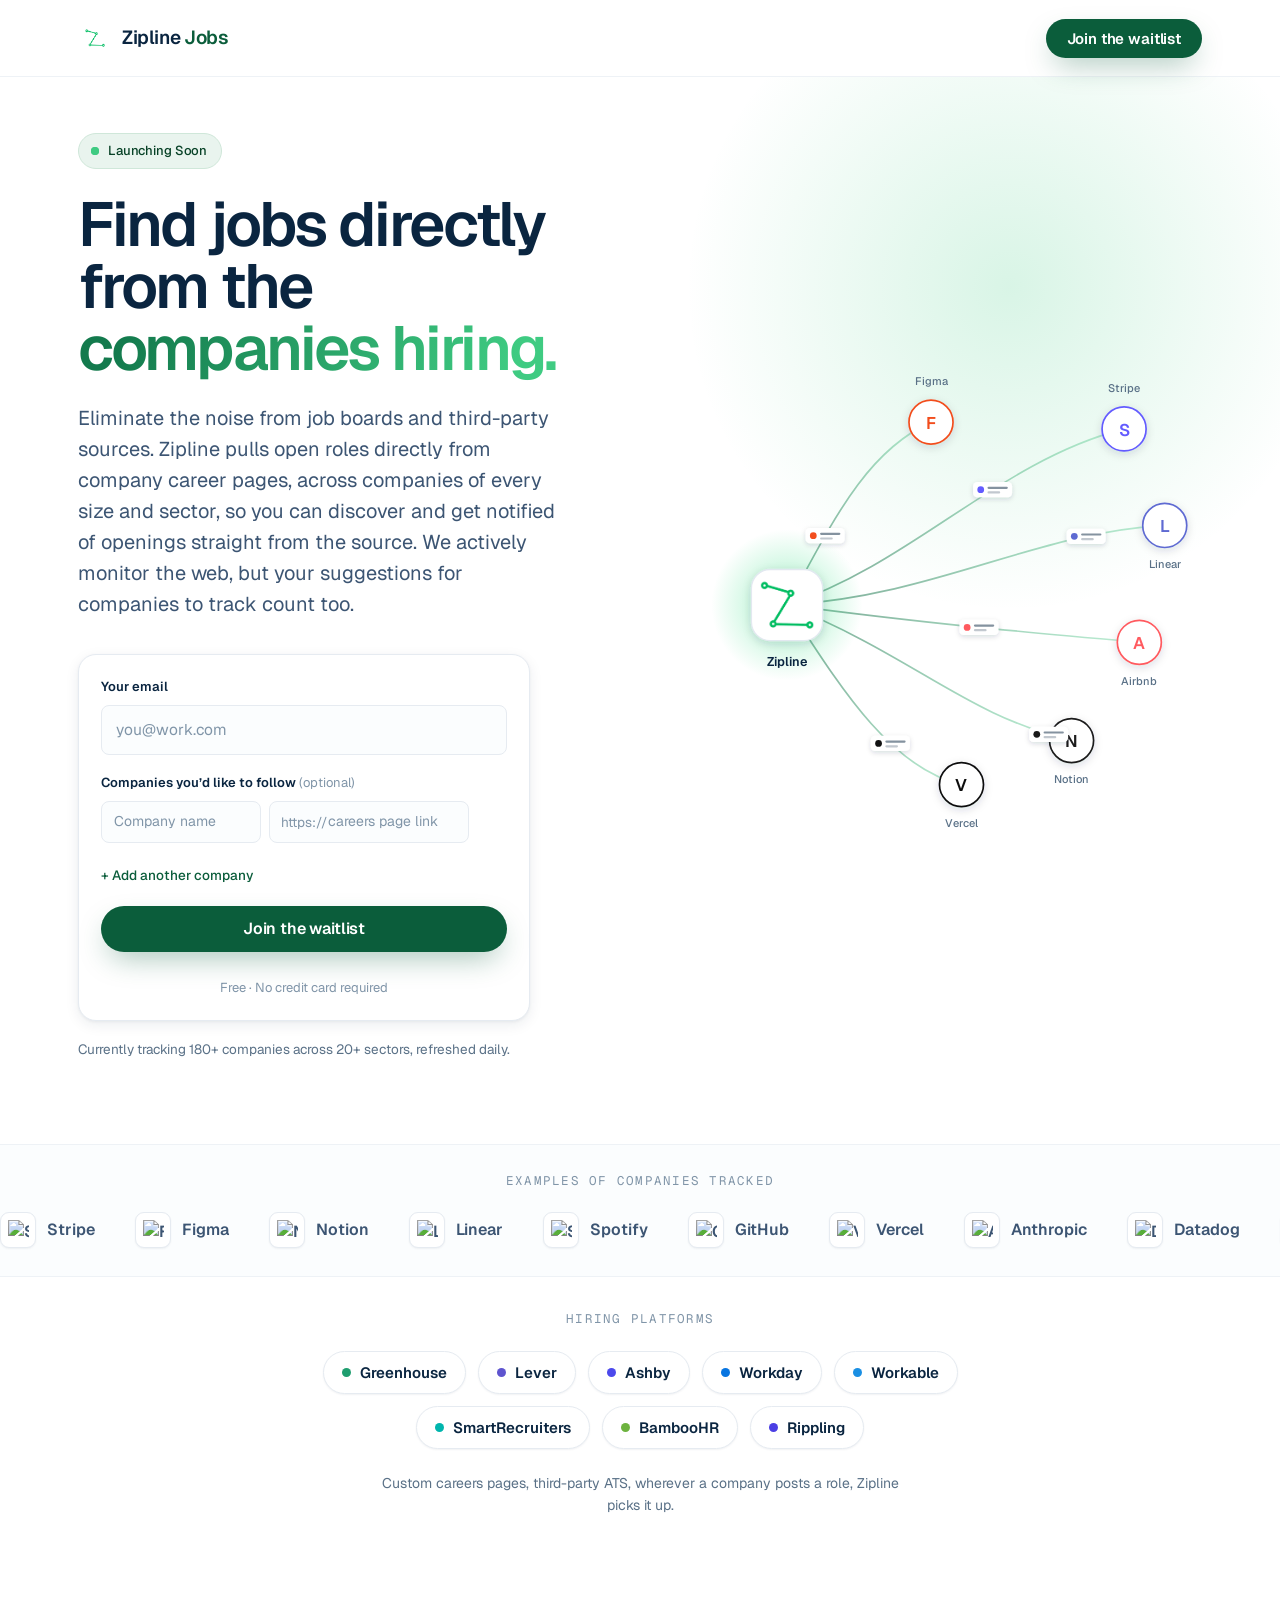
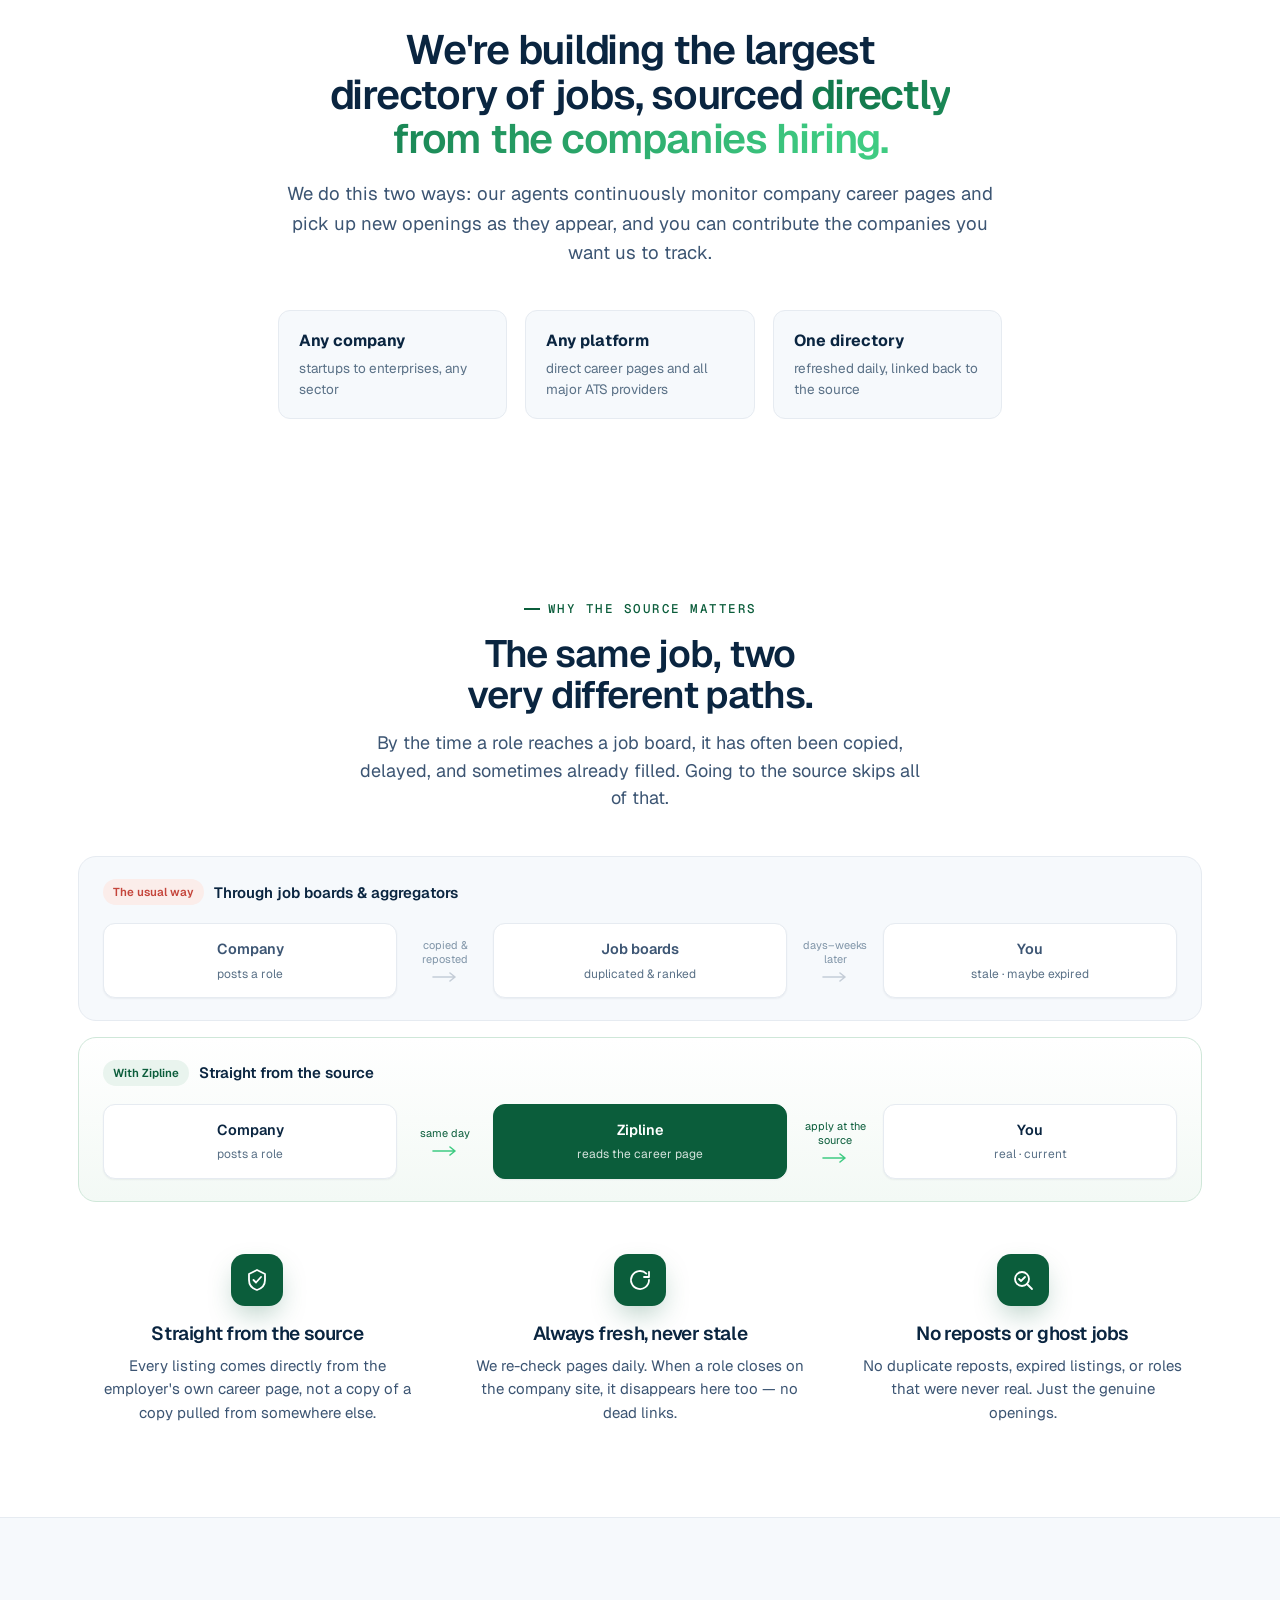
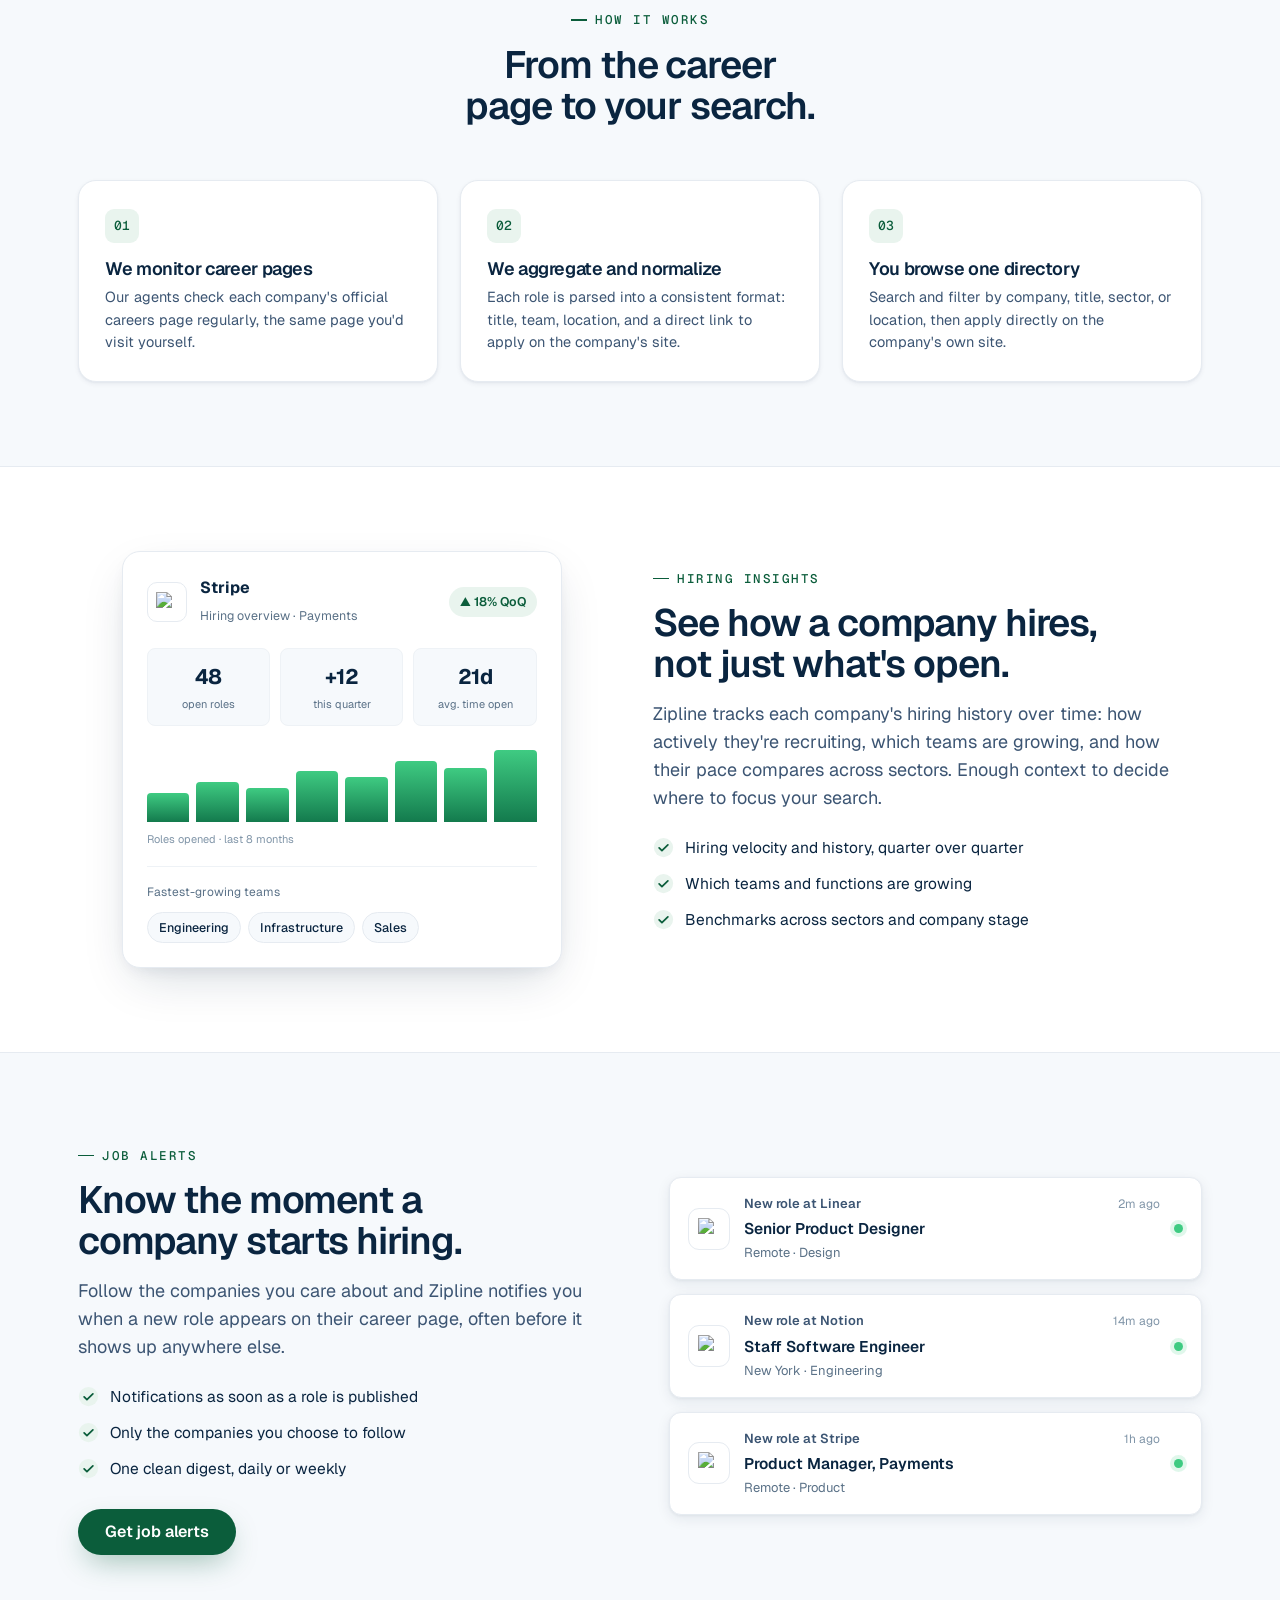
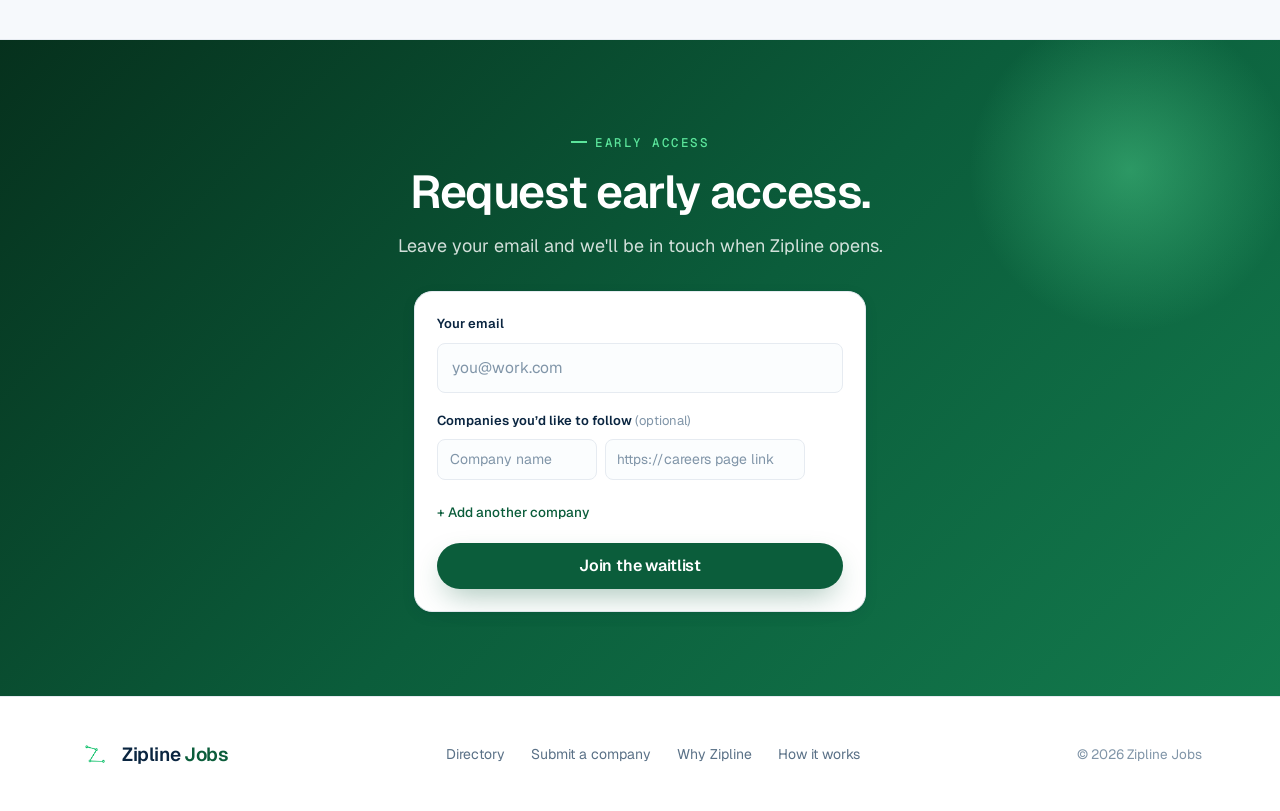
==== commit 808b03c0: "Add free note under waitlist CTA" ====
--- a/index.html
+++ b/index.html
@@ -459,6 +459,7 @@
             <button type="button" class="add-co">+ Add another company</button>
           </div>
           <button type="submit" class="btn btn-primary btn-lg wl-submit">Join the waitlist</button>
+          <p style="font-size:13px; color:var(--slate-3); margin:8px 0 0; text-align:center;">Free · No credit card required</p>
         </form>
         <p class="proof-line">Currently tracking 180+ companies across 20+ sectors, refreshed daily.</p>
 
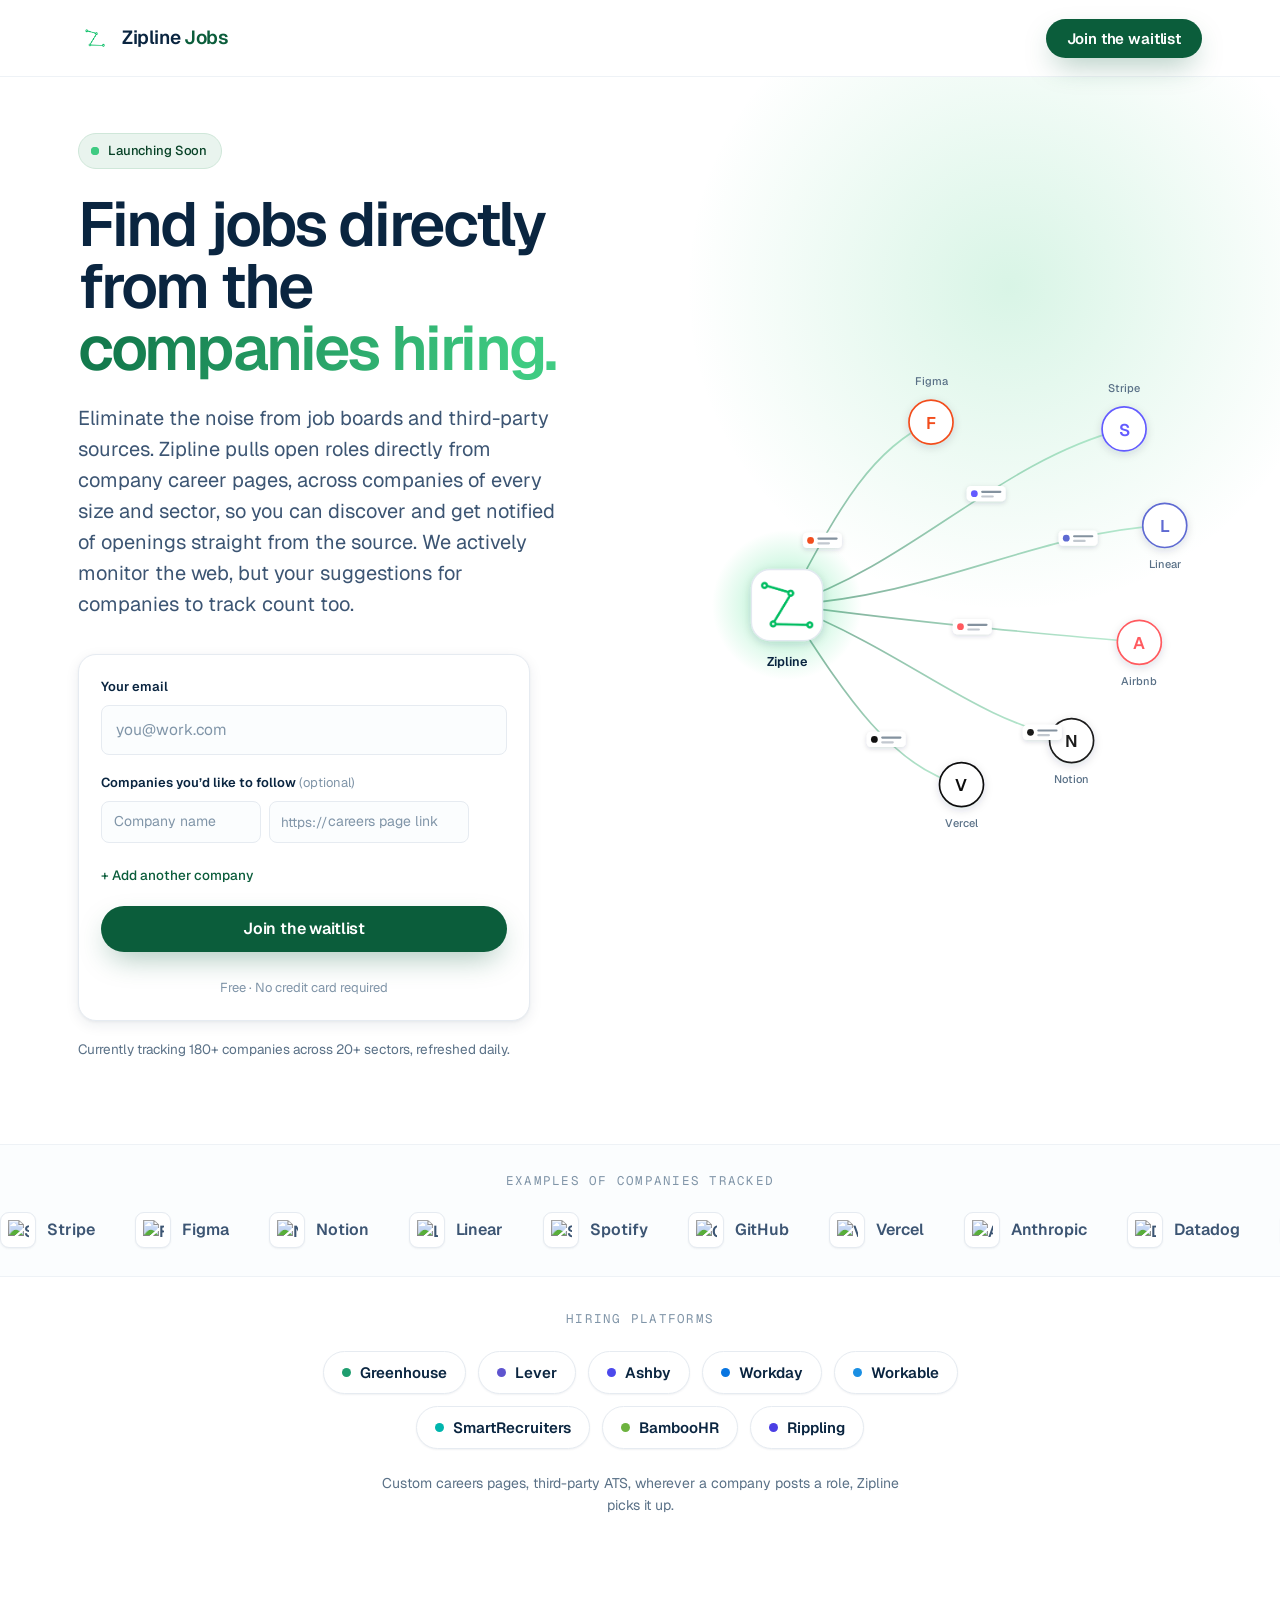
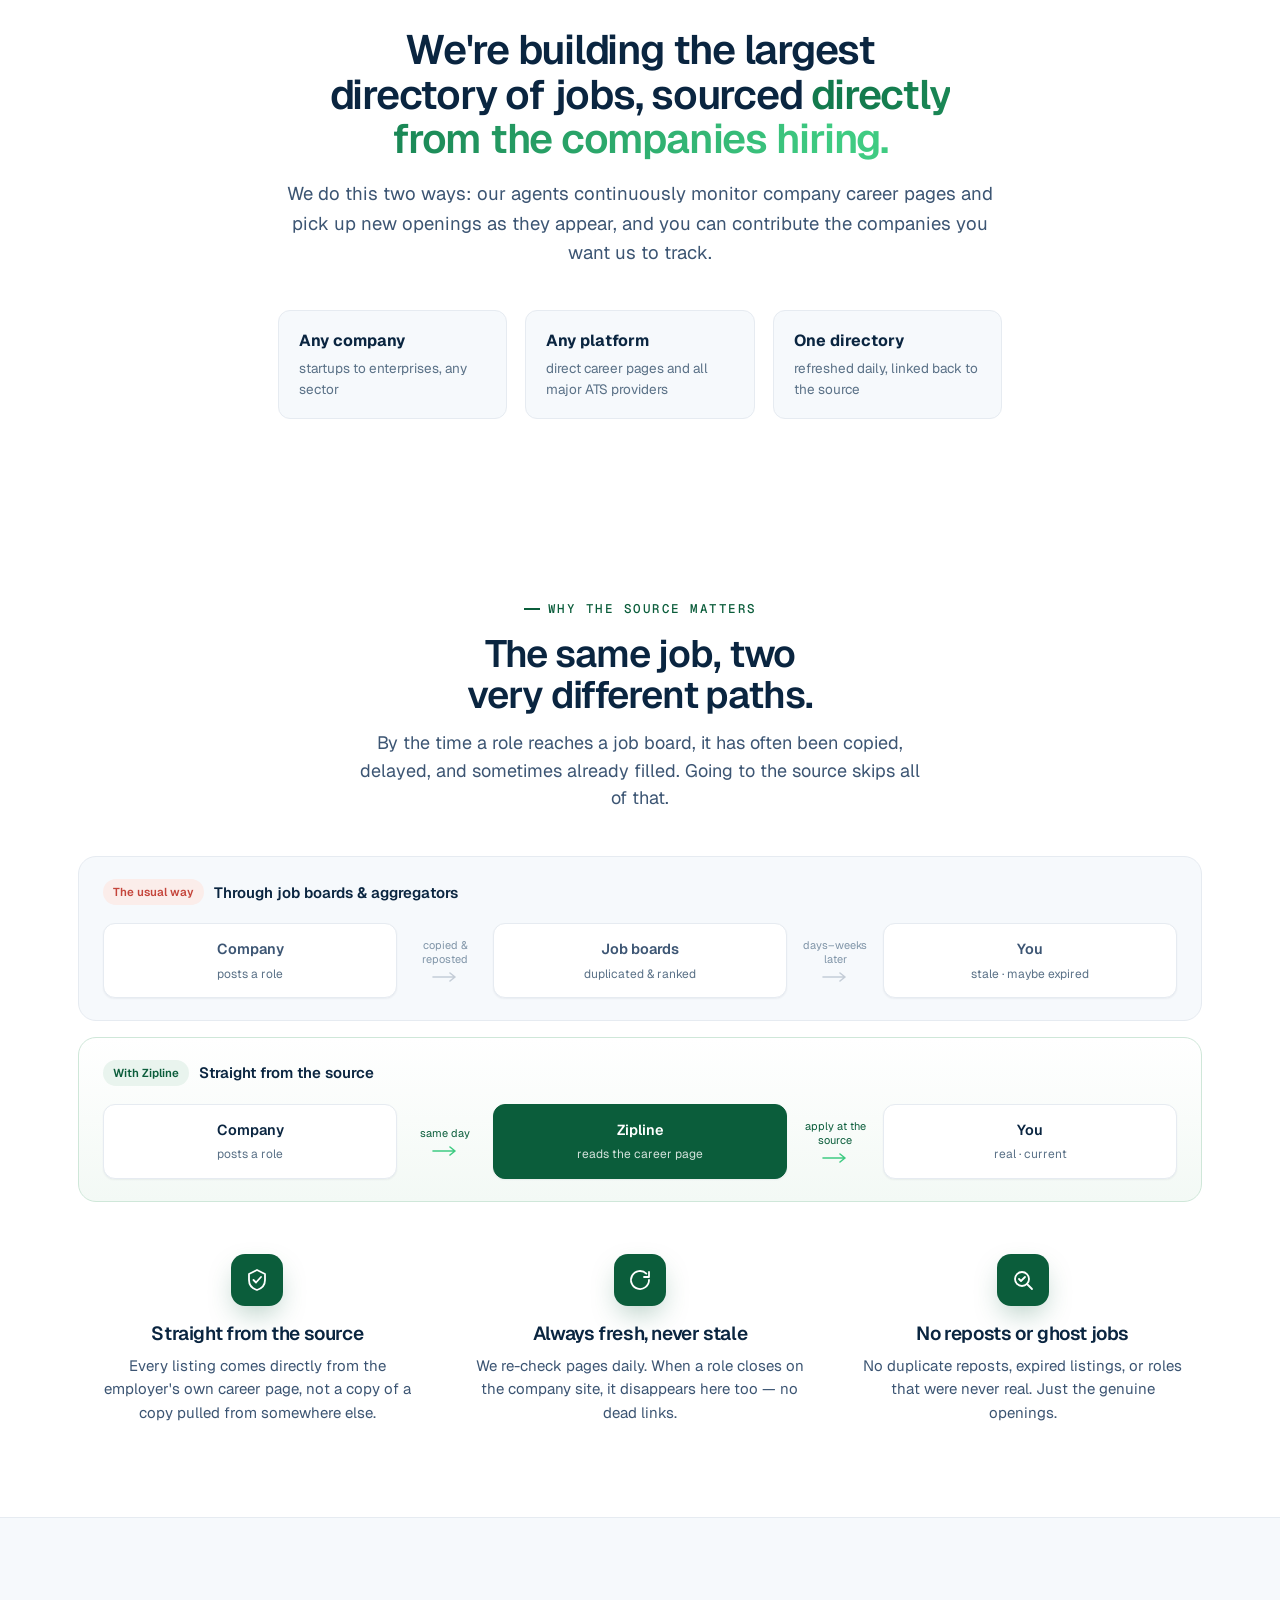
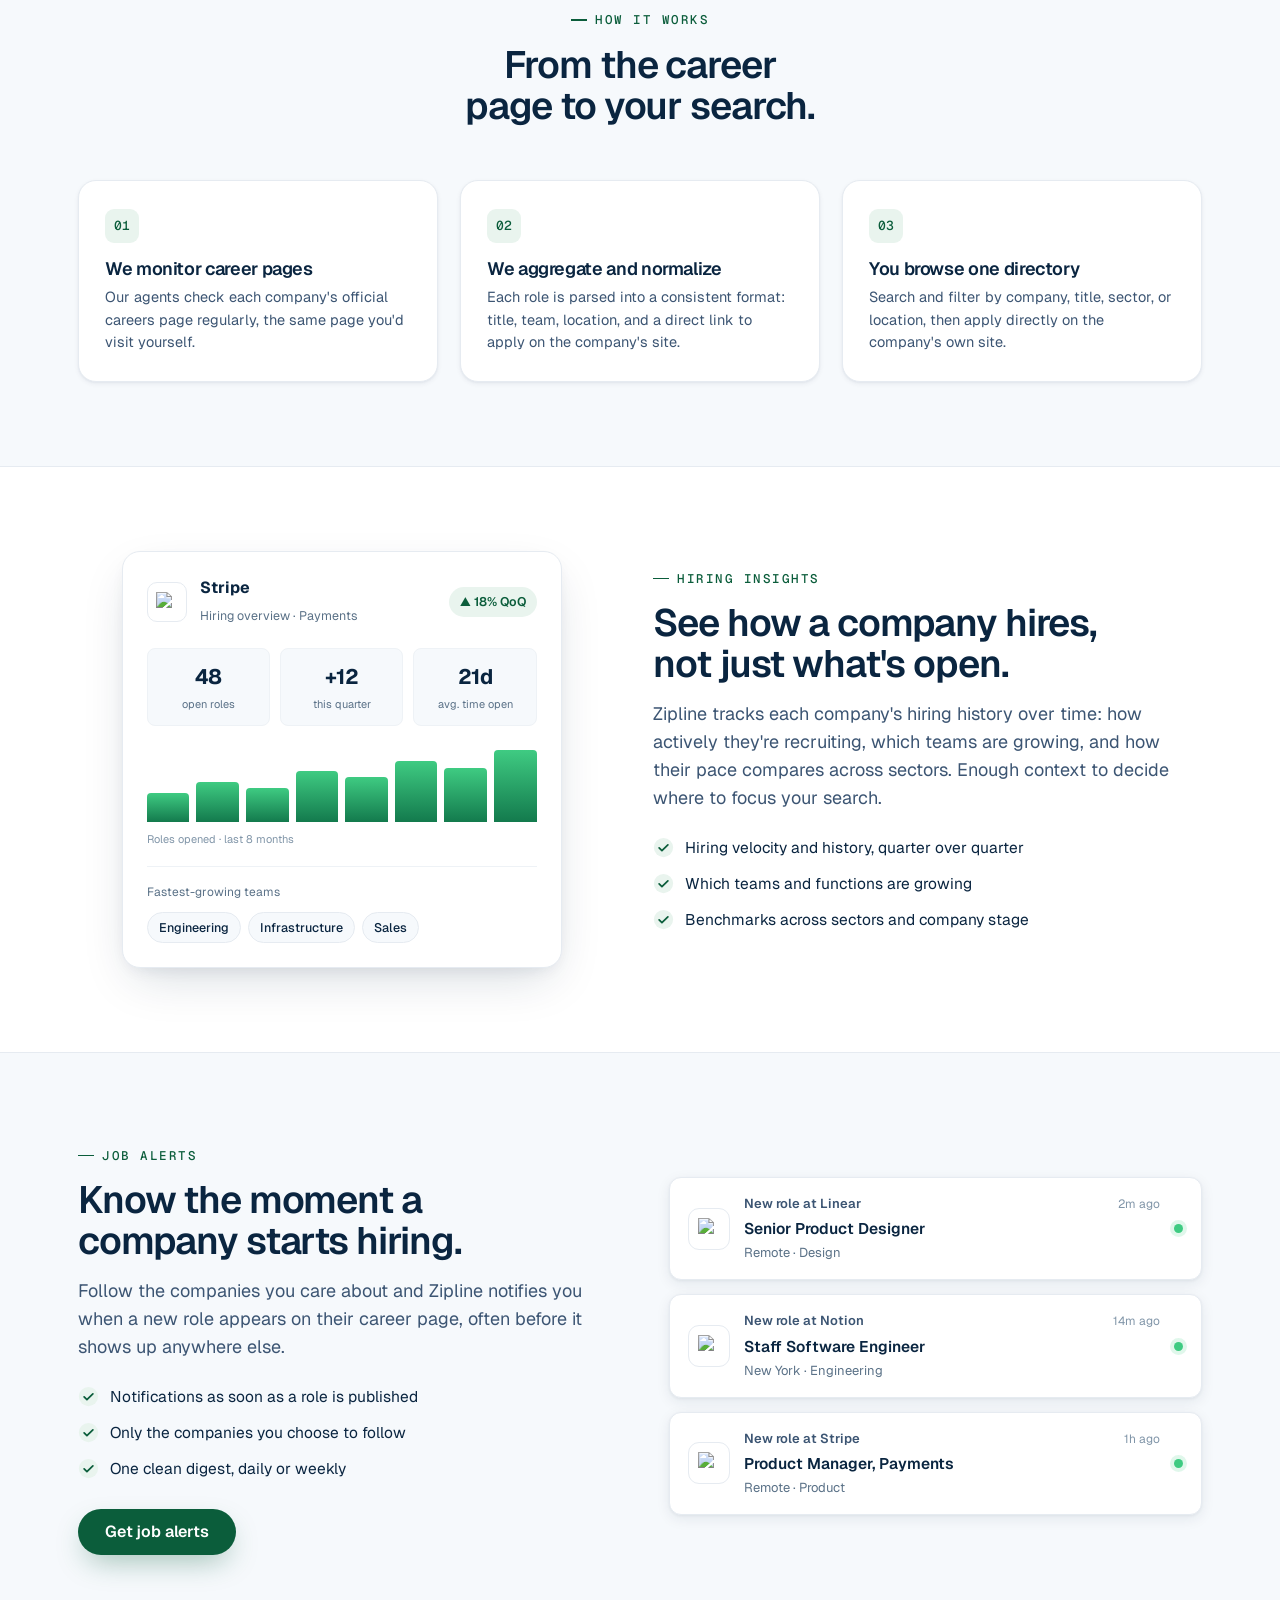
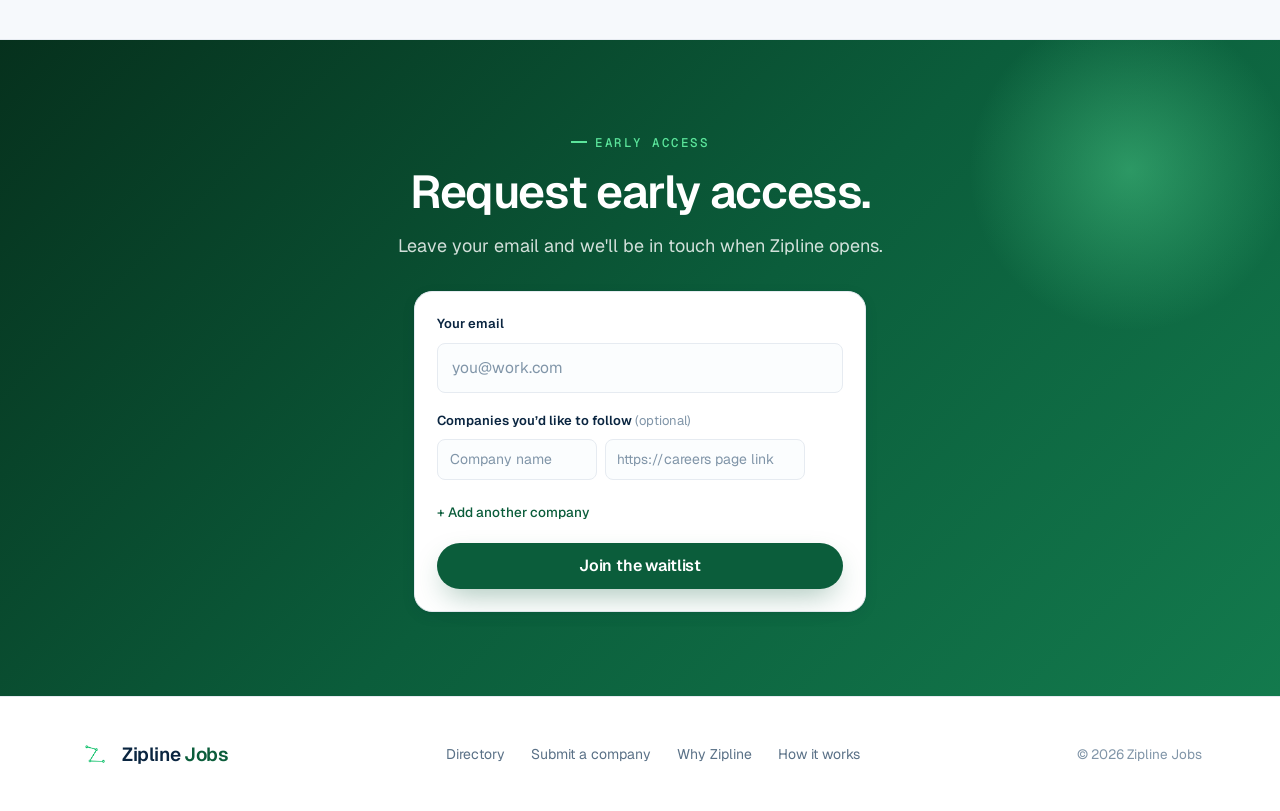
==== commit 19827720: "Faster discovery node animation, reposition Rippling" ====
--- a/index.html
+++ b/index.html
@@ -477,22 +477,22 @@
     <!-- node network visualization -->
     <style>
       .disc-node { opacity: 0; }
-      .disc-brex     { animation: discFade 15s 2s  infinite both; }
-      .disc-rippling { animation: discFade 15s 7s  infinite both; }
-      .disc-webflow  { animation: discFade 15s 12s infinite both; }
+      .disc-brex     { animation: discFade 8s 1s   infinite both; }
+      .disc-rippling { animation: discFade 8s 3.7s infinite both; }
+      .disc-webflow  { animation: discFade 8s 6.4s infinite both; }
       @keyframes discFade {
-        0%, 2%    { opacity: 0; }
-        10%, 65%  { opacity: 1; }
+        0%, 3%    { opacity: 0; }
+        12%, 62%  { opacity: 1; }
         72%, 100% { opacity: 0; }
       }
       .disc-circle { transform-box: fill-box; transform-origin: center; }
-      .disc-brex     .disc-circle { animation: discPop 15s 2s  infinite both; }
-      .disc-rippling .disc-circle { animation: discPop 15s 7s  infinite both; }
-      .disc-webflow  .disc-circle { animation: discPop 15s 12s infinite both; }
+      .disc-brex     .disc-circle { animation: discPop 8s 1s   infinite both; }
+      .disc-rippling .disc-circle { animation: discPop 8s 3.7s infinite both; }
+      .disc-webflow  .disc-circle { animation: discPop 8s 6.4s infinite both; }
       @keyframes discPop {
-        0%, 2%    { transform: scale(0); }
-        8%        { transform: scale(1.18); }
-        13%, 100% { transform: scale(1); }
+        0%, 3%    { transform: scale(0); }
+        12%       { transform: scale(1.18); }
+        18%, 100% { transform: scale(1); }
       }
     </style>
     <div class="viz" aria-hidden="true">
@@ -555,9 +555,9 @@
 
         <!-- discovery node: Rippling -->
         <g class="disc-node disc-rippling">
-          <path id="c8" fill="none" stroke="url(#cable)" stroke-width="2" d="M150,300 C 280,220 420,160 560,140"/>
-          <g class="disc-circle" filter="url(#nodeShadow)"><circle cx="560" cy="140" r="26" fill="#fff" stroke="#2563EB" stroke-width="2"/><text x="560" y="148" text-anchor="middle" font-family="Geist, sans-serif" font-size="20" font-weight="600" fill="#2563EB">R</text></g>
-          <text x="560" y="100" text-anchor="middle" font-family="Geist, sans-serif" font-size="13" font-weight="500" fill="#5A7187">Rippling</text>
+          <path id="c8" fill="none" stroke="url(#cable)" stroke-width="2" d="M150,300 C 340,295 490,292 638,288"/>
+          <g class="disc-circle" filter="url(#nodeShadow)"><circle cx="638" cy="288" r="26" fill="#fff" stroke="#2563EB" stroke-width="2"/><text x="638" y="296" text-anchor="middle" font-family="Geist, sans-serif" font-size="20" font-weight="600" fill="#2563EB">R</text></g>
+          <text x="638" y="330" text-anchor="middle" font-family="Geist, sans-serif" font-size="13" font-weight="500" fill="#5A7187">Rippling</text>
           <g><rect x="-23" y="-9" width="46" height="18" rx="5" fill="#fff" filter="url(#cardShadow)"/><circle cx="-14" cy="0" r="4" fill="#2563EB"/><rect x="-6" y="-3.5" width="24" height="2.6" rx="1.3" fill="#0A2540" opacity="0.5"/><rect x="-6" y="2" width="15" height="2.6" rx="1.3" fill="#0A2540" opacity="0.25"/><animateMotion dur="4.6s" begin="1.9s" repeatCount="indefinite" keyPoints="1;0" keyTimes="0;1" calcMode="linear"><mpath href="#c8"/></animateMotion></g>
         </g>
 
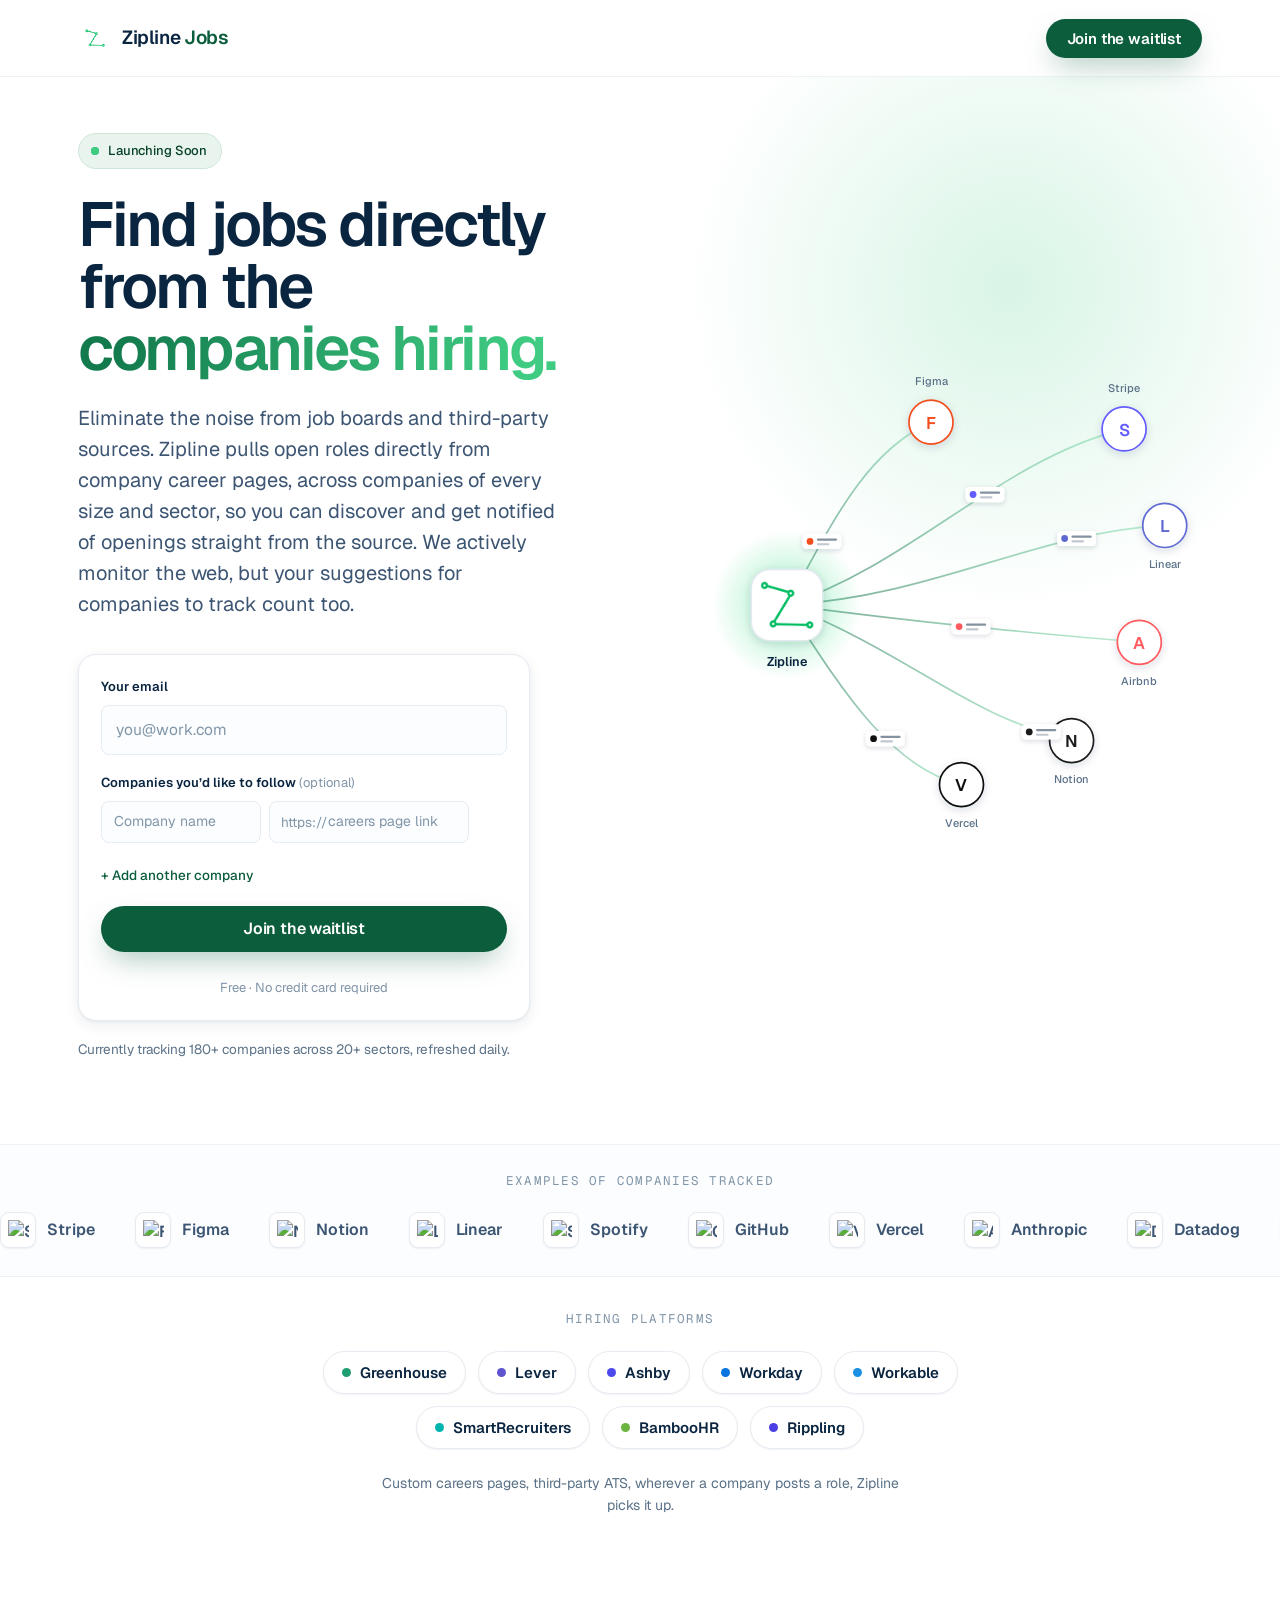
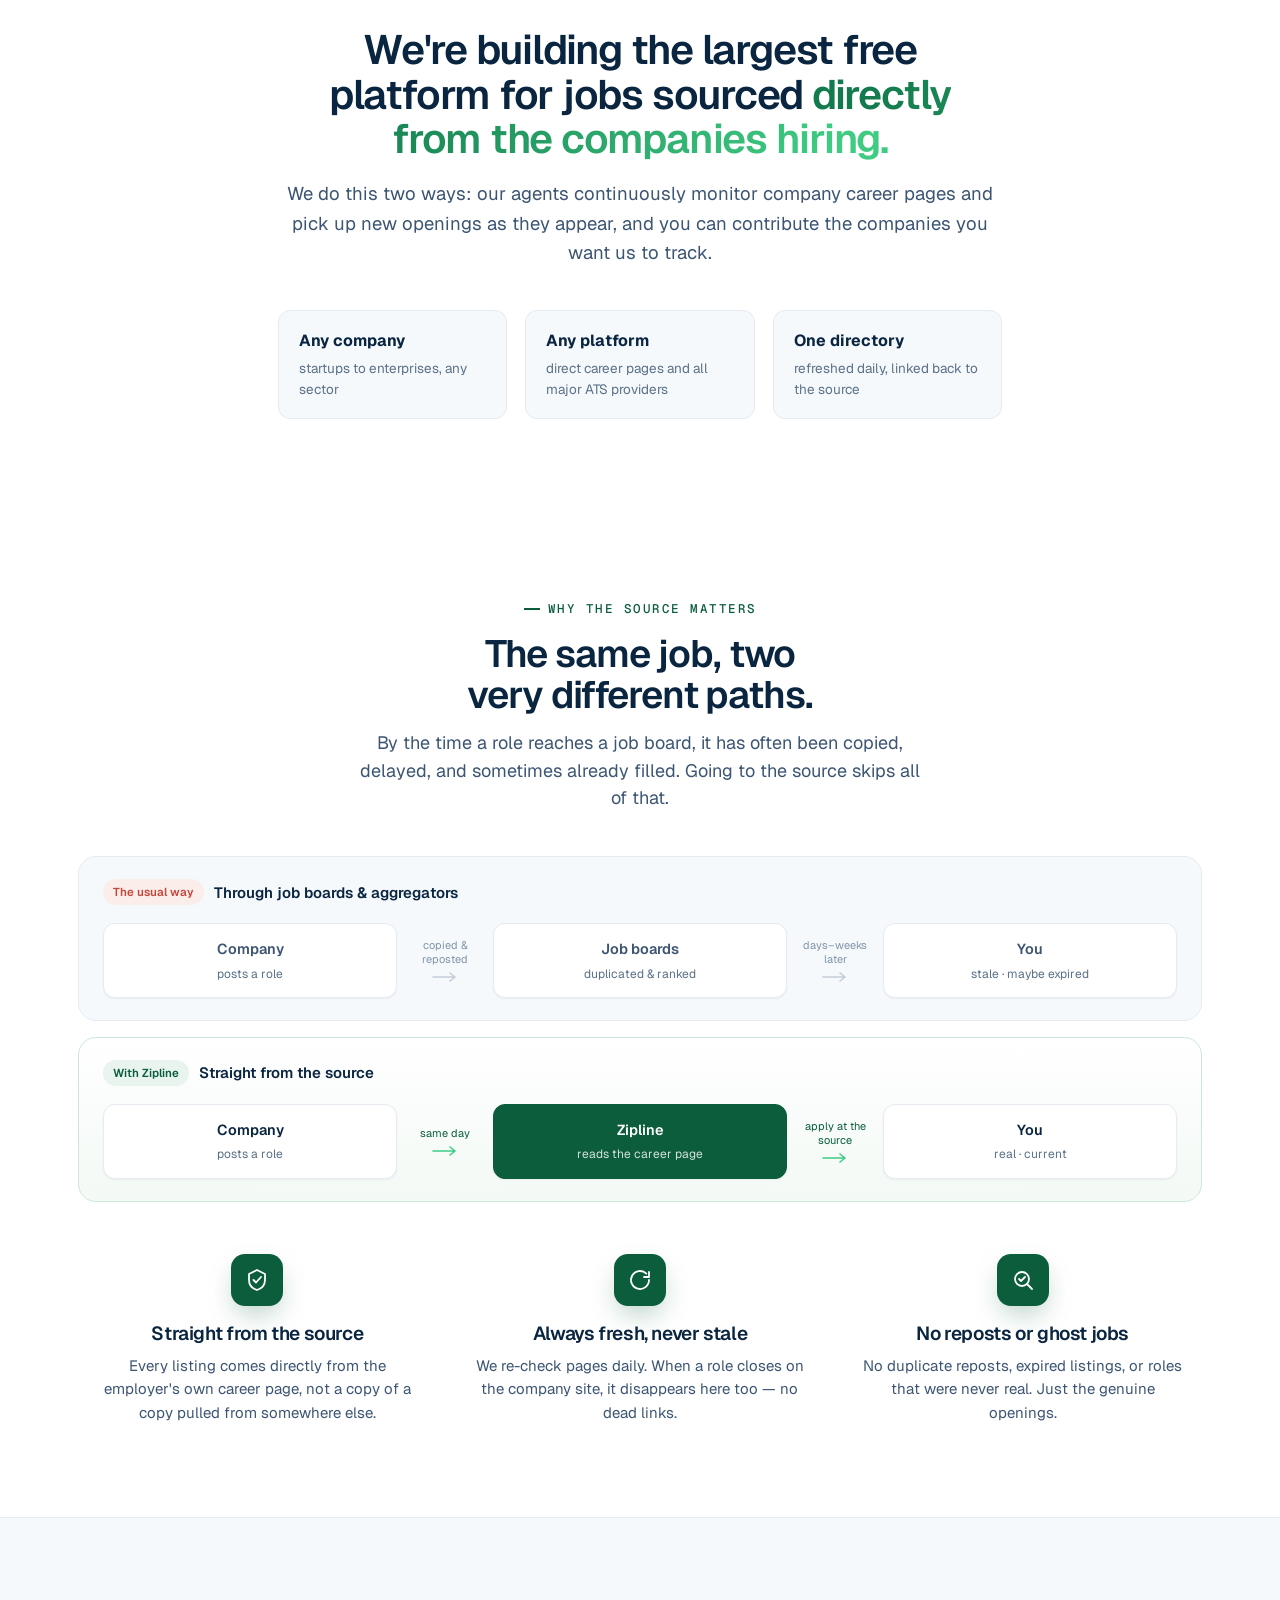
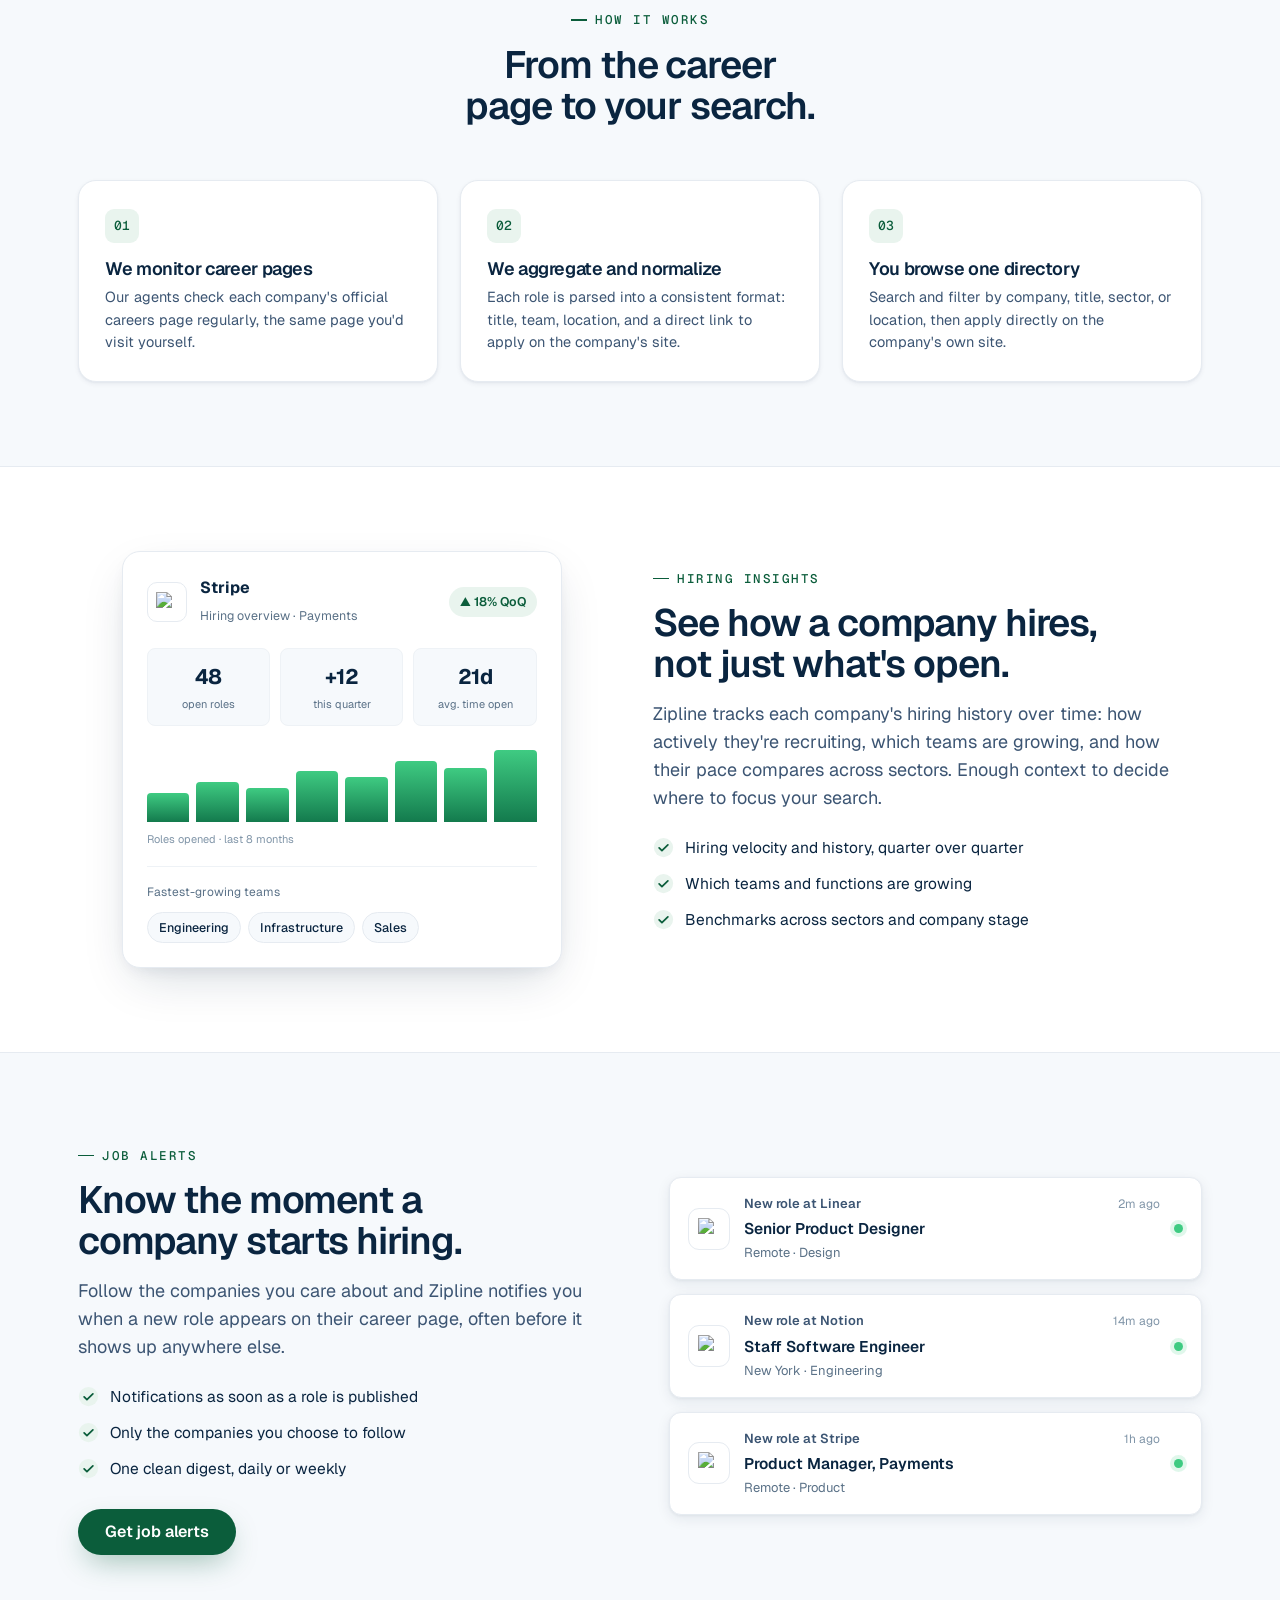
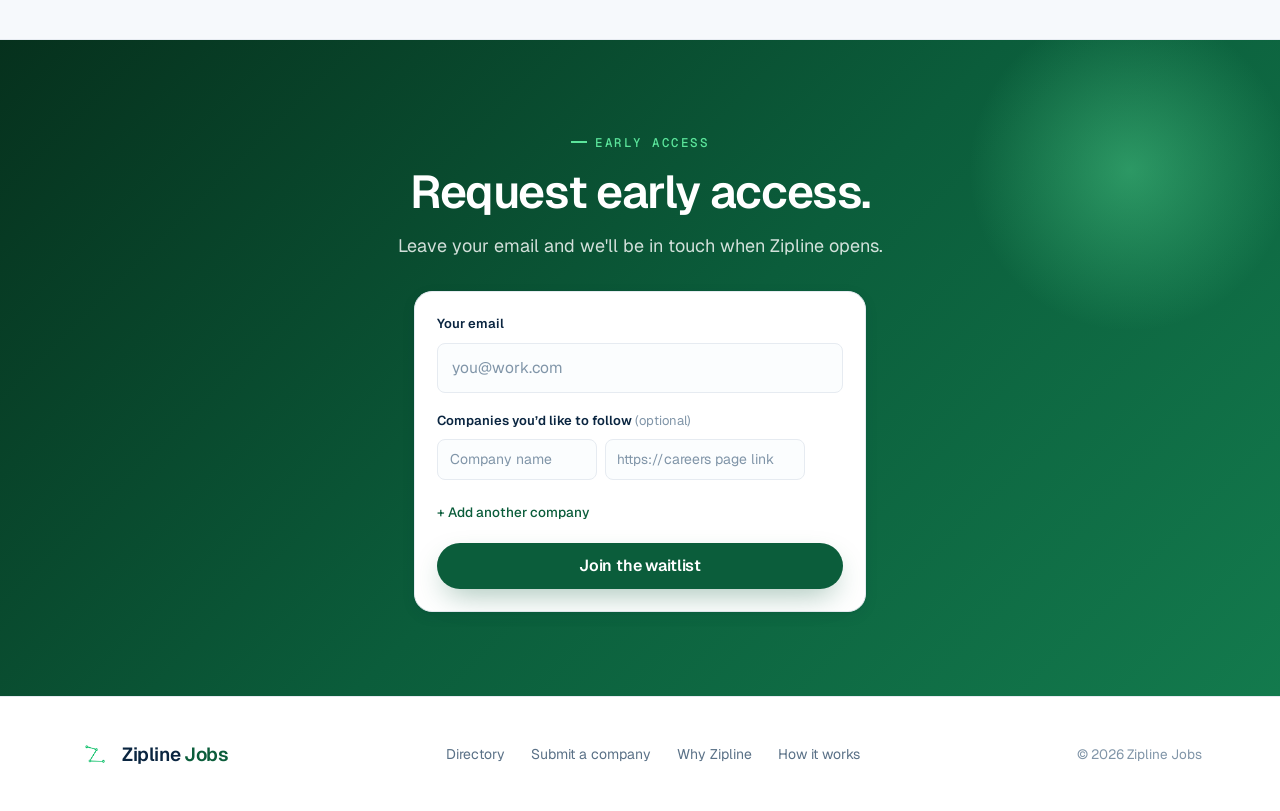
==== commit 054eac19: "Update mission heading to largest free platform" ====
--- a/index.html
+++ b/index.html
@@ -631,7 +631,7 @@
 <!-- ===== MISSION ===== -->
 <section class="mission">
   <div class="wrap mission-inner">
-    <h2>We're building the largest directory of jobs, sourced <span class="grad-text">directly from the companies hiring.</span></h2>
+    <h2>We're building the largest free platform for jobs sourced <span class="grad-text">directly from the companies hiring.</span></h2>
     <p>We do this two ways: our agents continuously monitor company career pages and pick up new openings as they appear, and you can contribute the companies you want us to track.</p>
     <div class="mission-stats">
       <div><b>Any company</b><span>startups to enterprises, any sector</span></div>
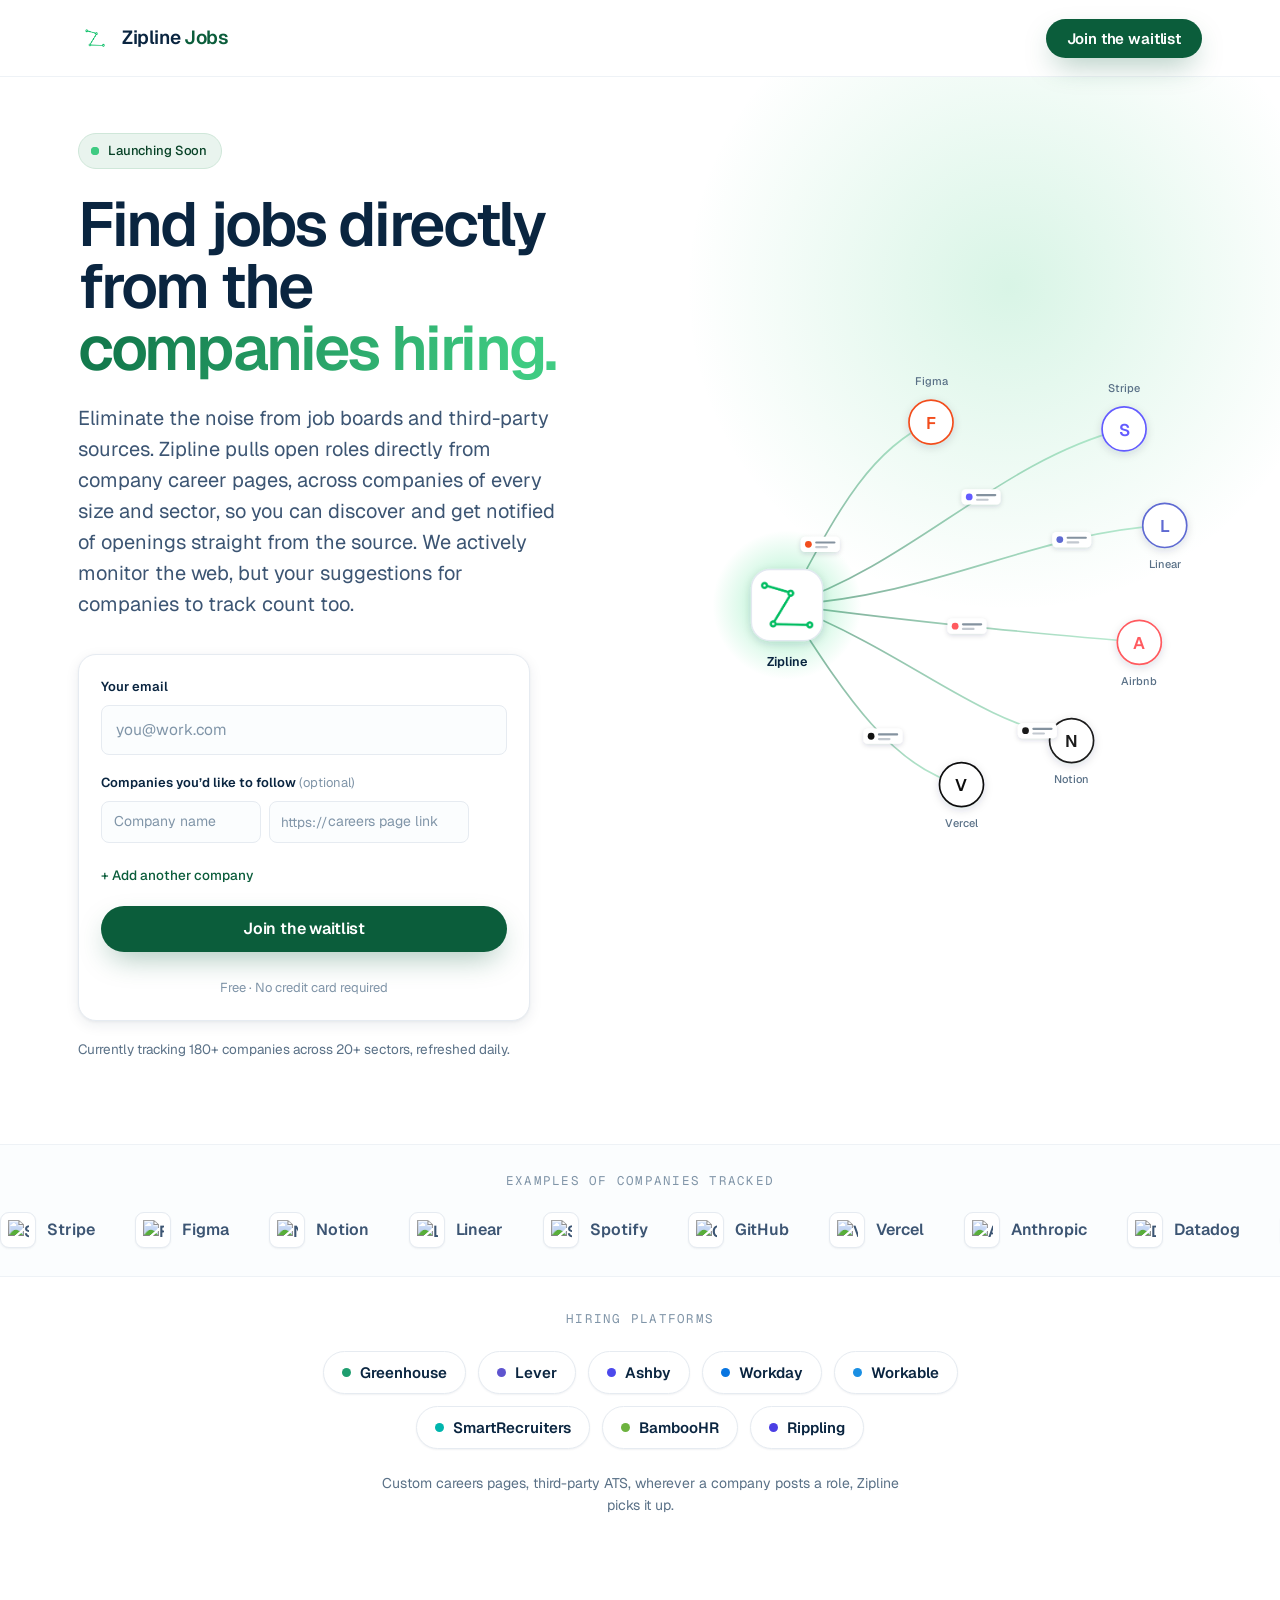
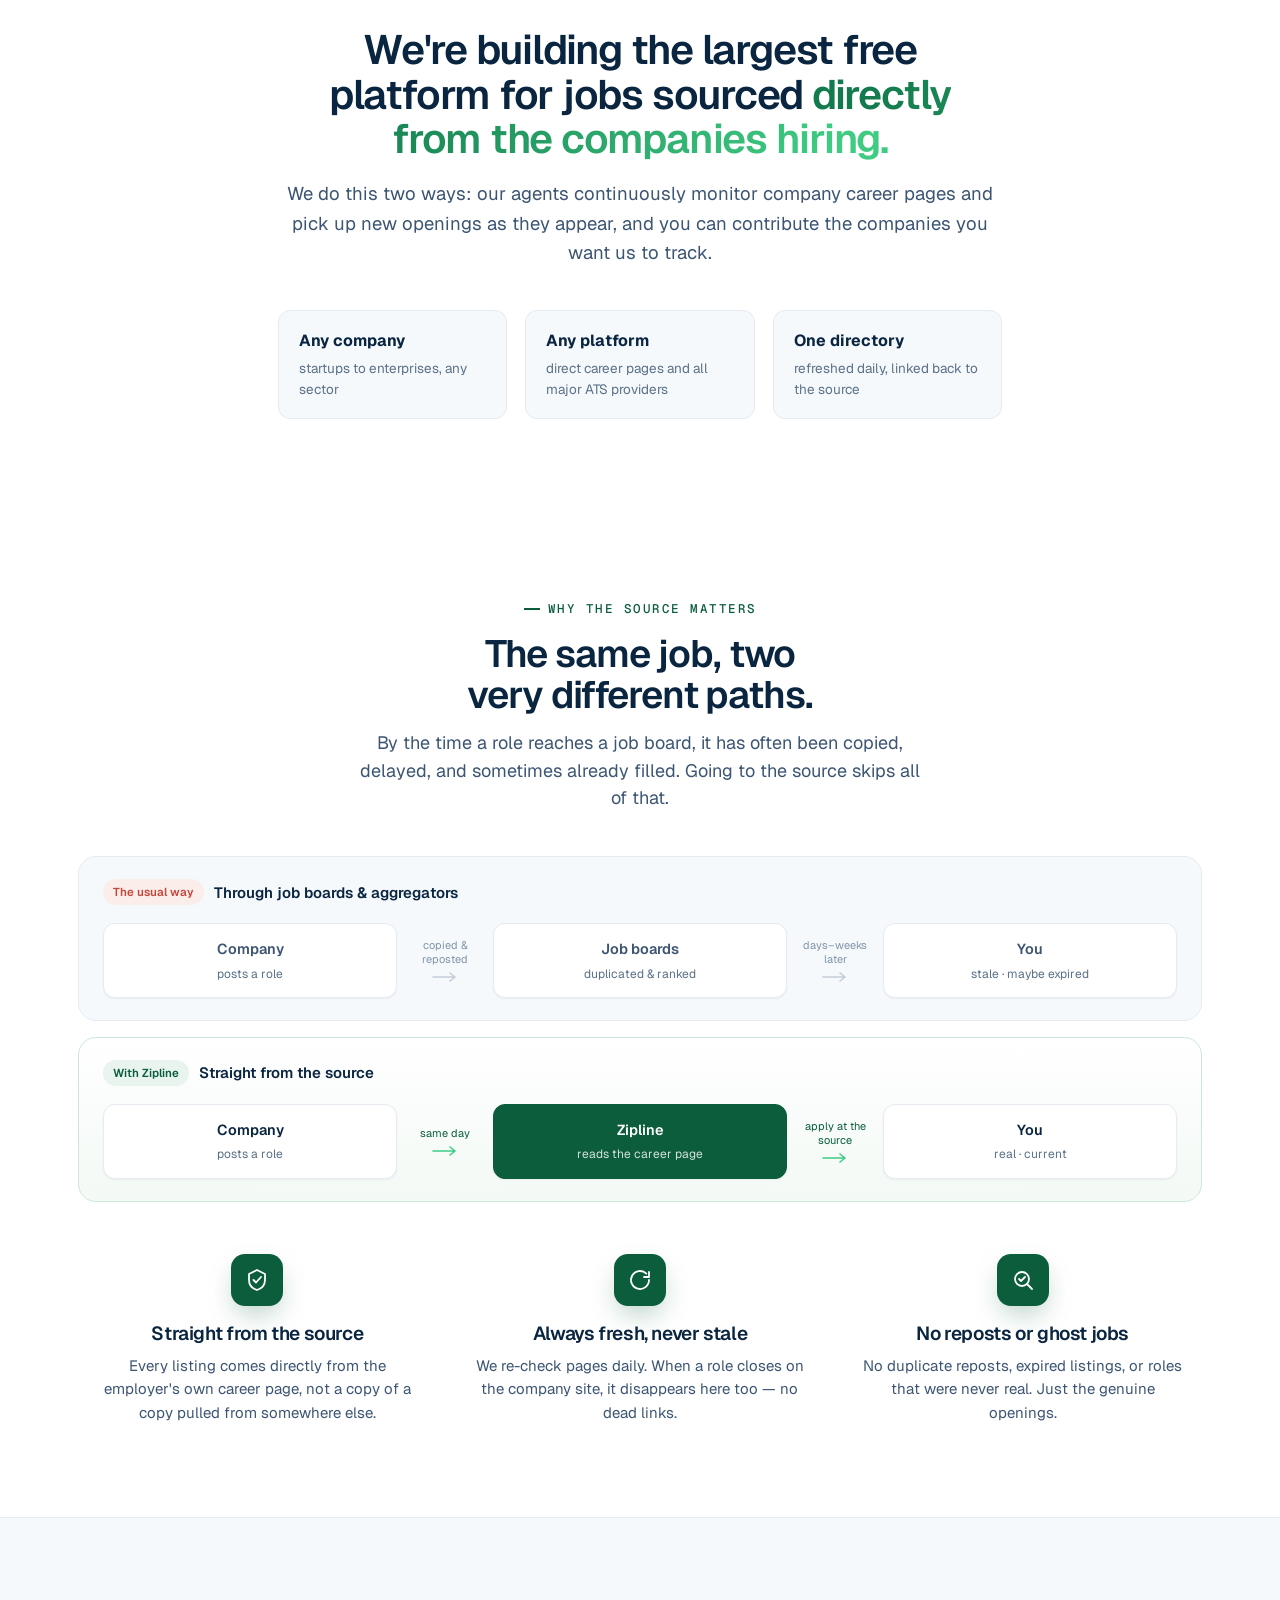
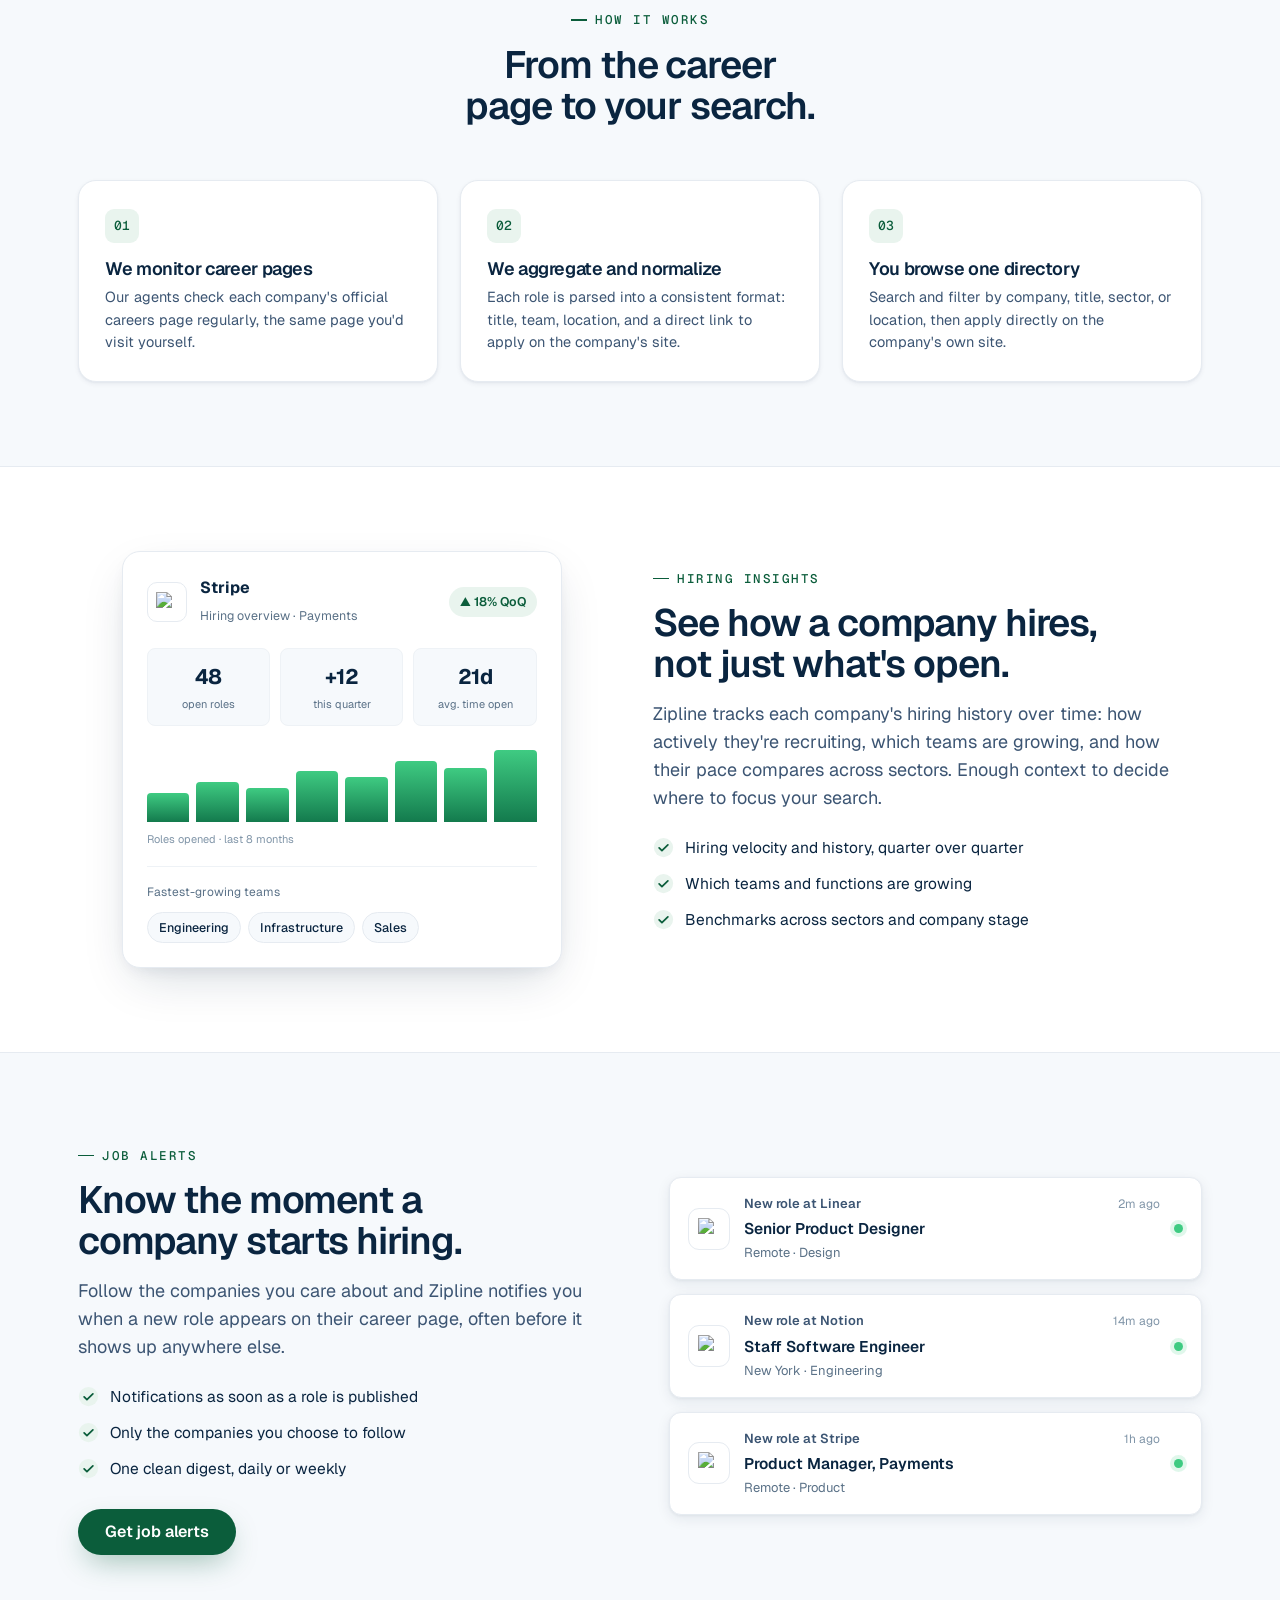
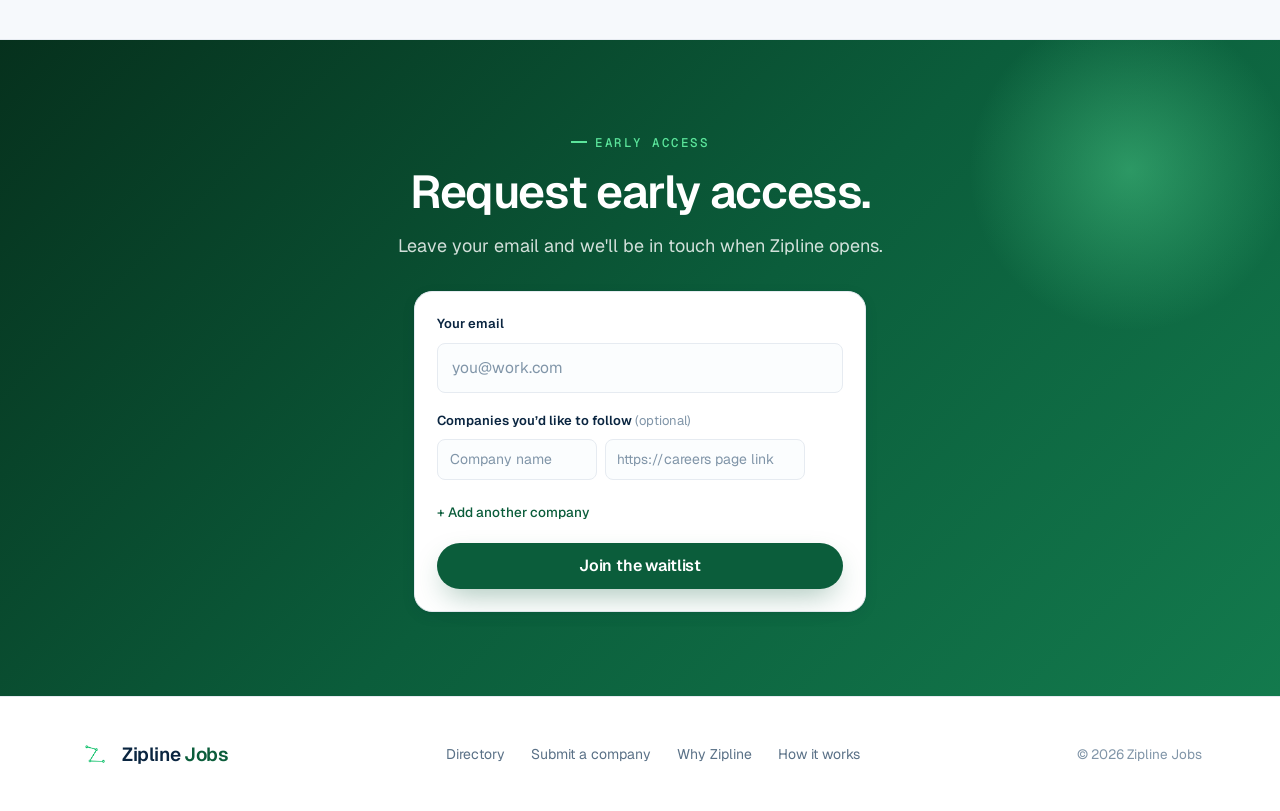
==== commit c44be137: "Add favicon using logo2.png" ====
--- a/index.html
+++ b/index.html
@@ -7,6 +7,7 @@
 <meta name="description" content="Zipline pulls open roles directly from company career pages — not job boards. One directory, refreshed daily, linked back to the source. Join the waitlist.">
 <meta name="robots" content="index, follow">
 <link rel="canonical" href="https://ziplinejobs.com/">
+<link rel="icon" type="image/png" href="logo2.png">
 
 <!-- Open Graph -->
 <meta property="og:type" content="website">
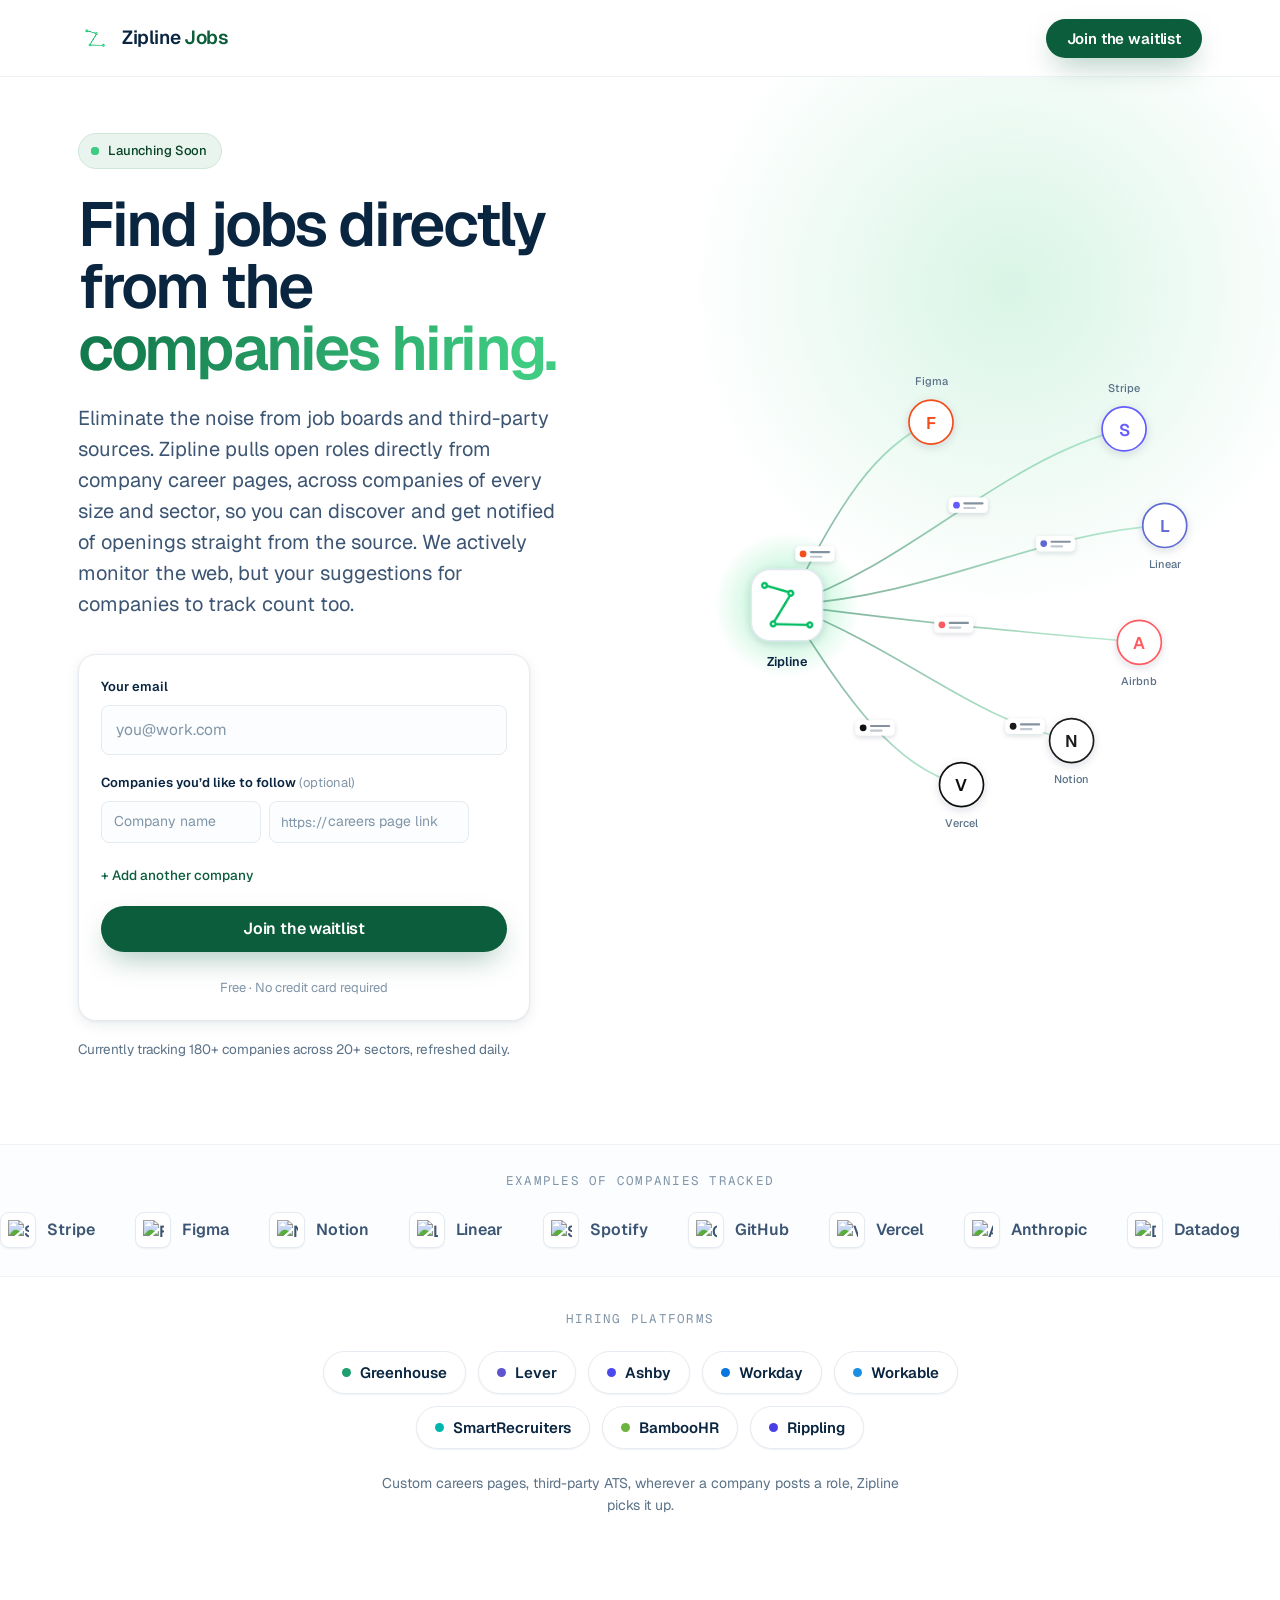
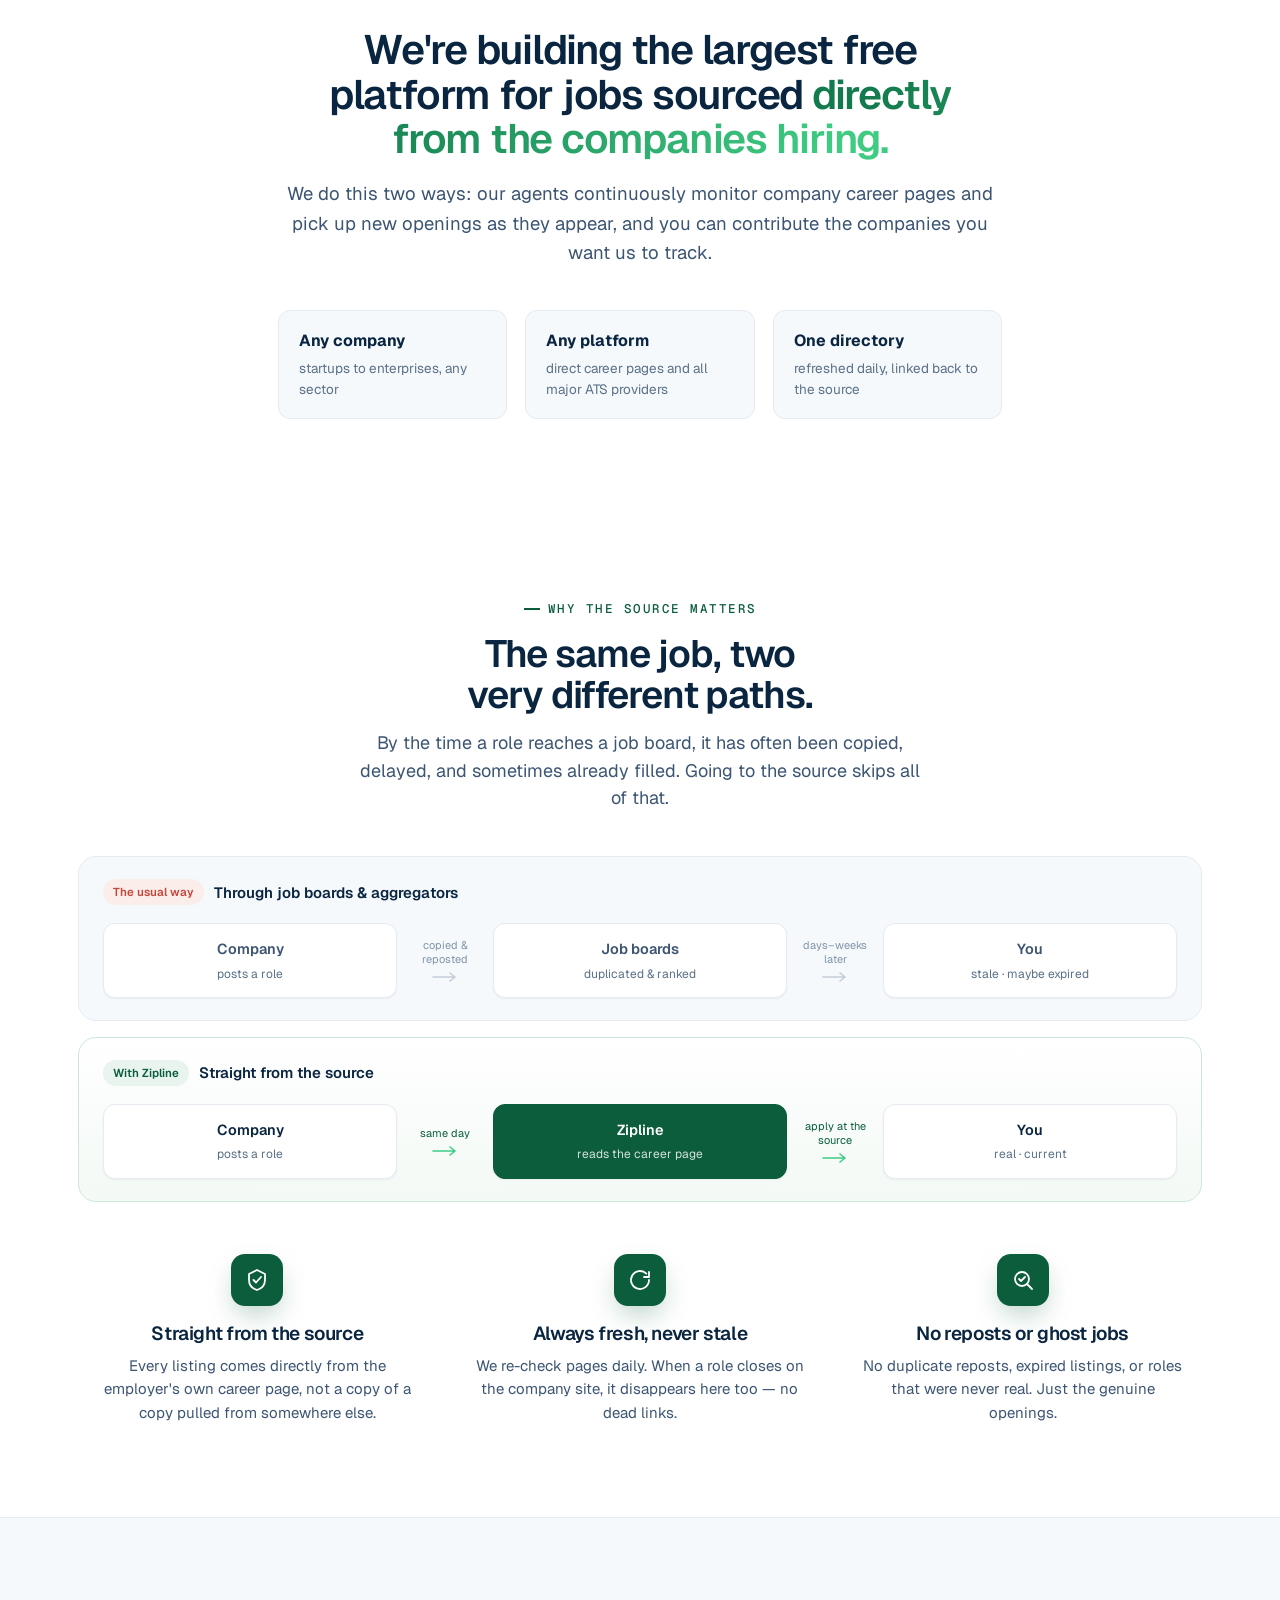
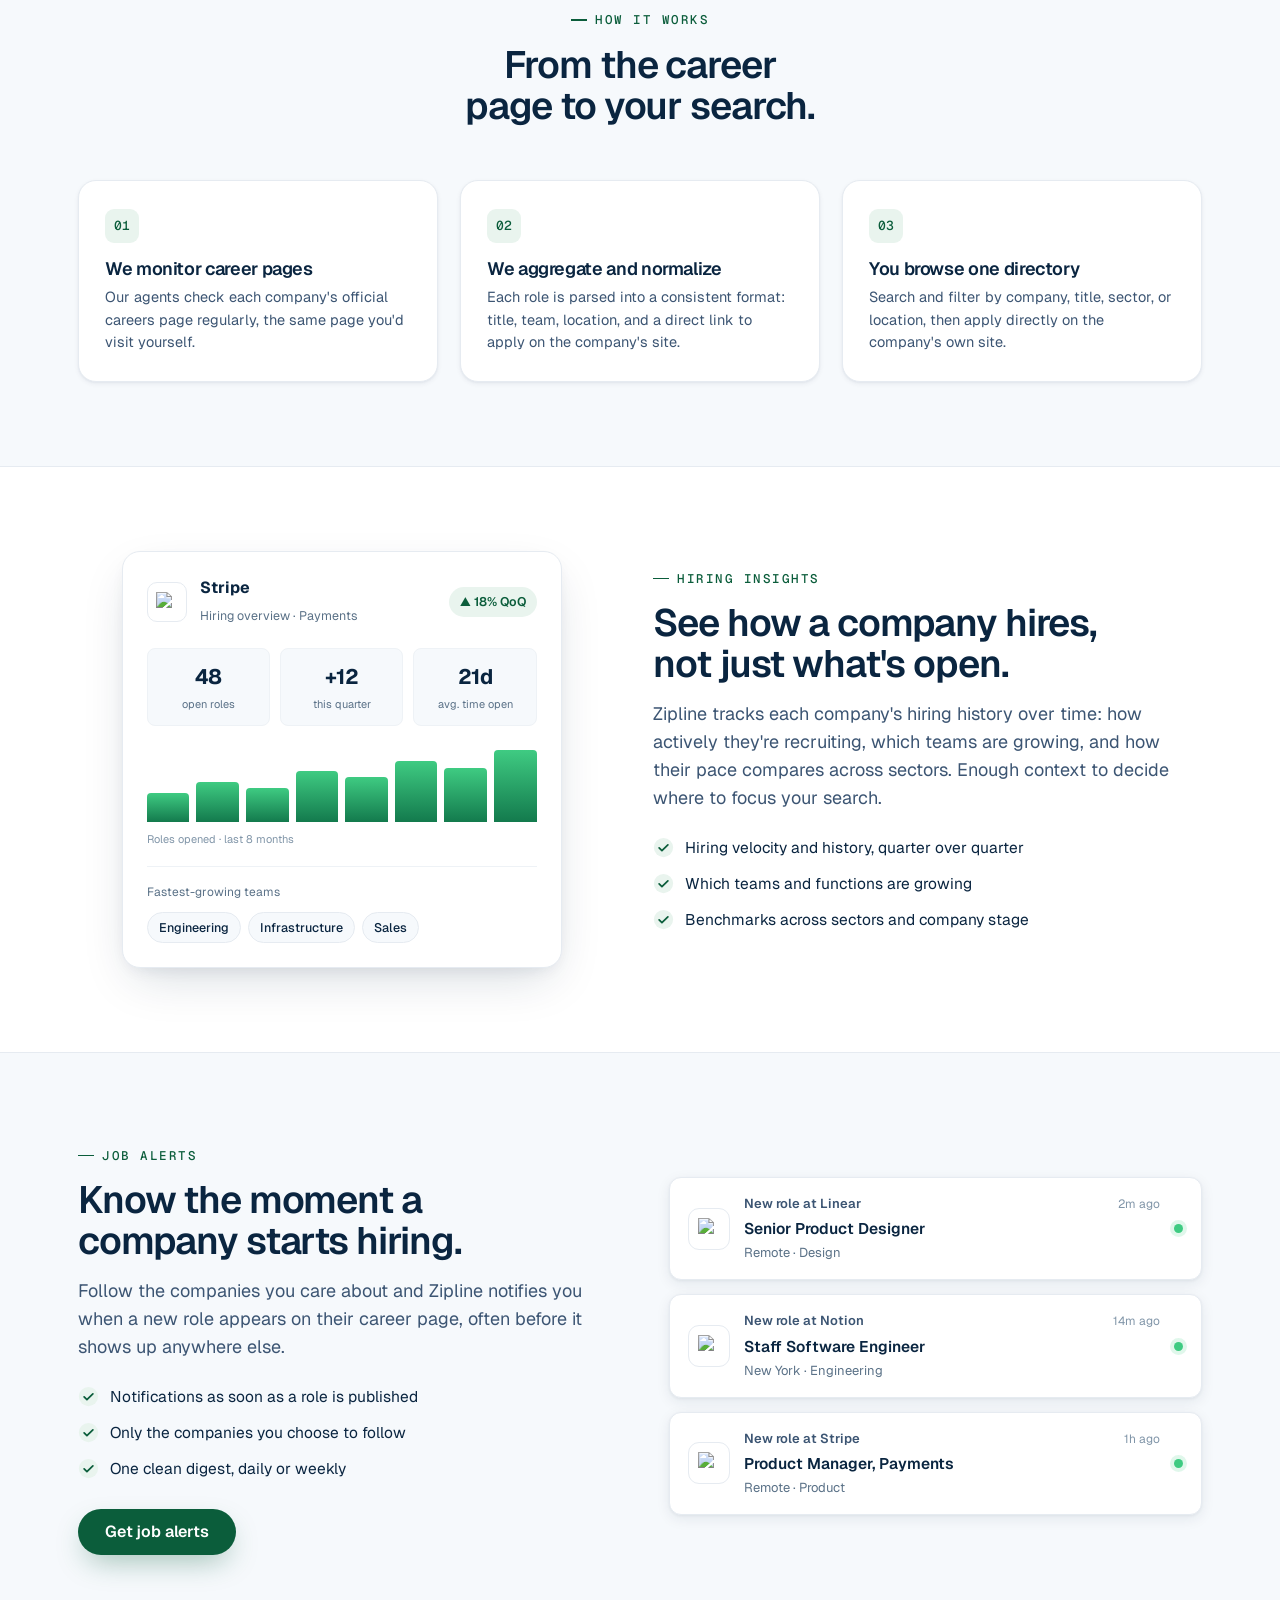
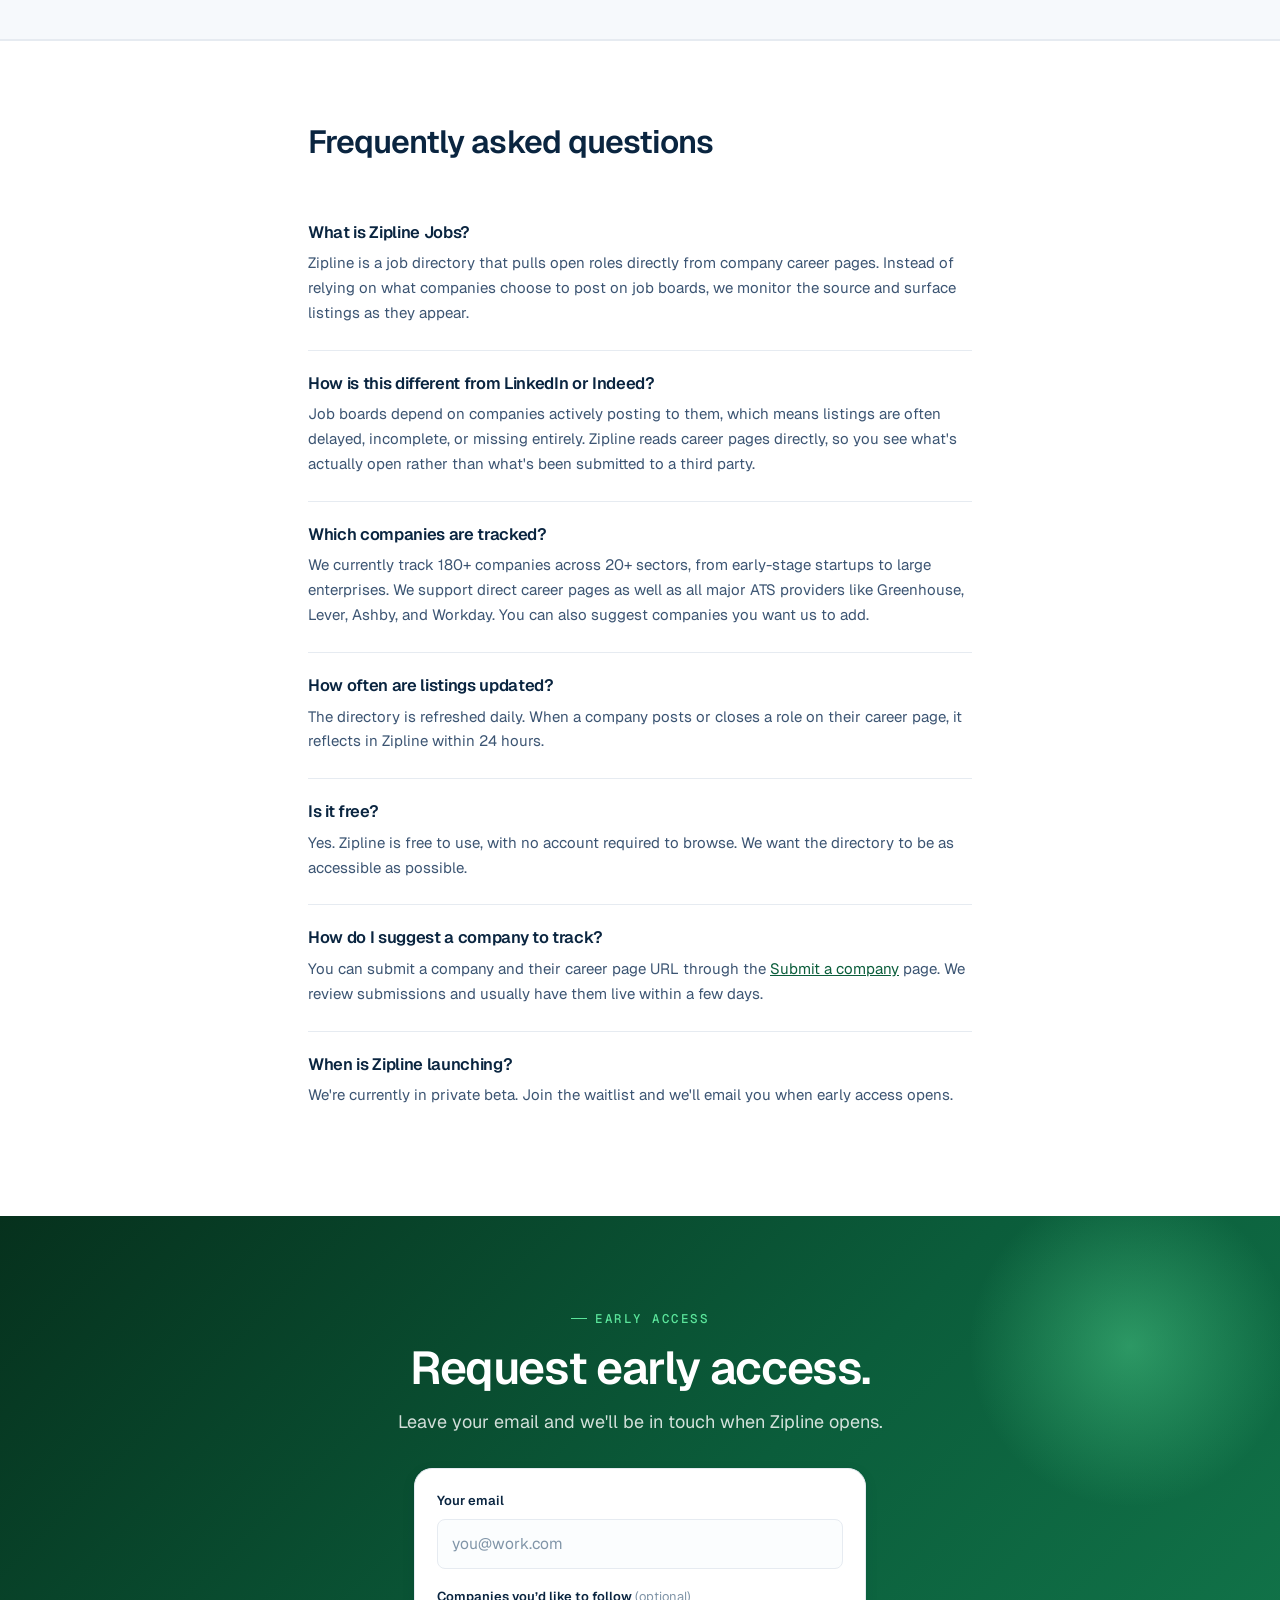
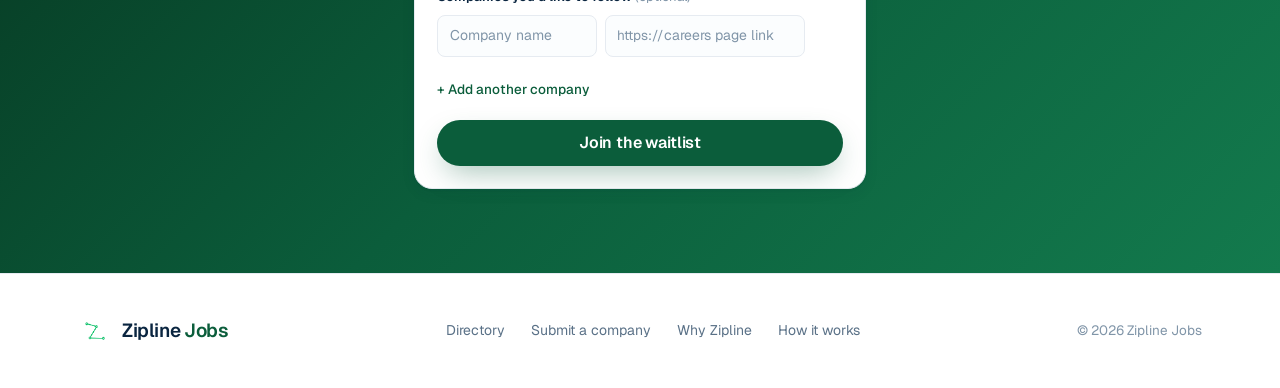
==== commit c167ba7e: "Add FAQ section" ====
--- a/index.html
+++ b/index.html
@@ -771,6 +771,57 @@
   </div>
 </section>
 
+<!-- ===== FAQ ===== -->
+<section class="lp-sec" id="faq" style="background:#fff; border-top: 1px solid var(--line);">
+  <div class="wrap" style="max-width:720px; margin: 0 auto;">
+    <h2 style="font-size:32px; letter-spacing:-0.03em; margin-bottom:40px;">Frequently asked questions</h2>
+    <div class="faq-list">
+
+      <div class="faq-item">
+        <h3 class="faq-q">What is Zipline Jobs?</h3>
+        <p class="faq-a">Zipline is a job directory that pulls open roles directly from company career pages. Instead of relying on what companies choose to post on job boards, we monitor the source and surface listings as they appear.</p>
+      </div>
+
+      <div class="faq-item">
+        <h3 class="faq-q">How is this different from LinkedIn or Indeed?</h3>
+        <p class="faq-a">Job boards depend on companies actively posting to them, which means listings are often delayed, incomplete, or missing entirely. Zipline reads career pages directly, so you see what's actually open rather than what's been submitted to a third party.</p>
+      </div>
+
+      <div class="faq-item">
+        <h3 class="faq-q">Which companies are tracked?</h3>
+        <p class="faq-a">We currently track 180+ companies across 20+ sectors, from early-stage startups to large enterprises. We support direct career pages as well as all major ATS providers like Greenhouse, Lever, Ashby, and Workday. You can also suggest companies you want us to add.</p>
+      </div>
+
+      <div class="faq-item">
+        <h3 class="faq-q">How often are listings updated?</h3>
+        <p class="faq-a">The directory is refreshed daily. When a company posts or closes a role on their career page, it reflects in Zipline within 24 hours.</p>
+      </div>
+
+      <div class="faq-item">
+        <h3 class="faq-q">Is it free?</h3>
+        <p class="faq-a">Yes. Zipline is free to use, with no account required to browse. We want the directory to be as accessible as possible.</p>
+      </div>
+
+      <div class="faq-item">
+        <h3 class="faq-q">How do I suggest a company to track?</h3>
+        <p class="faq-a">You can submit a company and their career page URL through the <a href="submit.html" style="color:var(--pine); text-decoration:underline;">Submit a company</a> page. We review submissions and usually have them live within a few days.</p>
+      </div>
+
+      <div class="faq-item" style="border-bottom:none;">
+        <h3 class="faq-q">When is Zipline launching?</h3>
+        <p class="faq-a">We're currently in private beta. Join the waitlist and we'll email you when early access opens.</p>
+      </div>
+
+    </div>
+  </div>
+</section>
+<style>
+.faq-list { display: grid; gap: 0; }
+.faq-item { padding: 24px 0; border-bottom: 1px solid var(--line); }
+.faq-q { font-size: 16.5px; font-weight: 600; color: var(--ink); margin: 0 0 10px; }
+.faq-a { font-size: 15px; color: var(--slate); line-height: 1.65; margin: 0; }
+</style>
+
 <!-- ===== FINAL CTA ===== -->
 <section class="cta-band">
   <div class="wrap cta-inner">
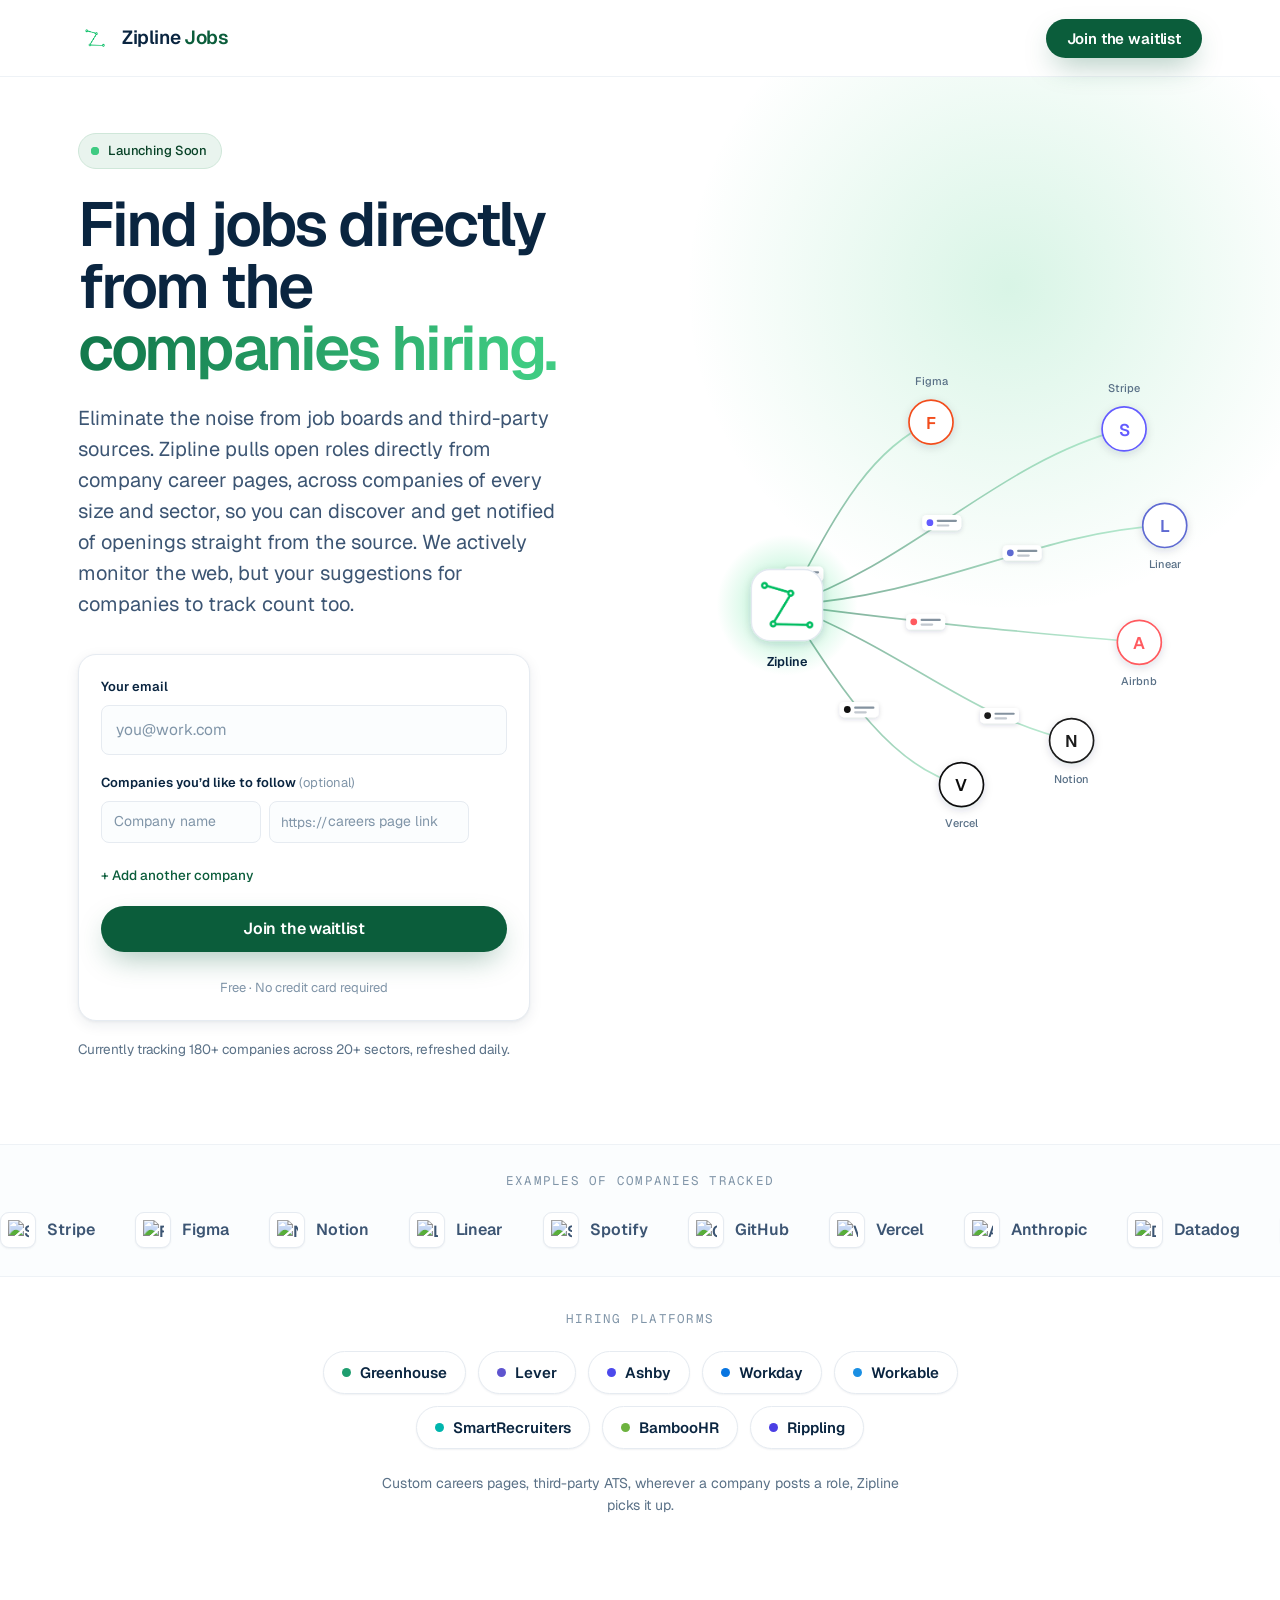
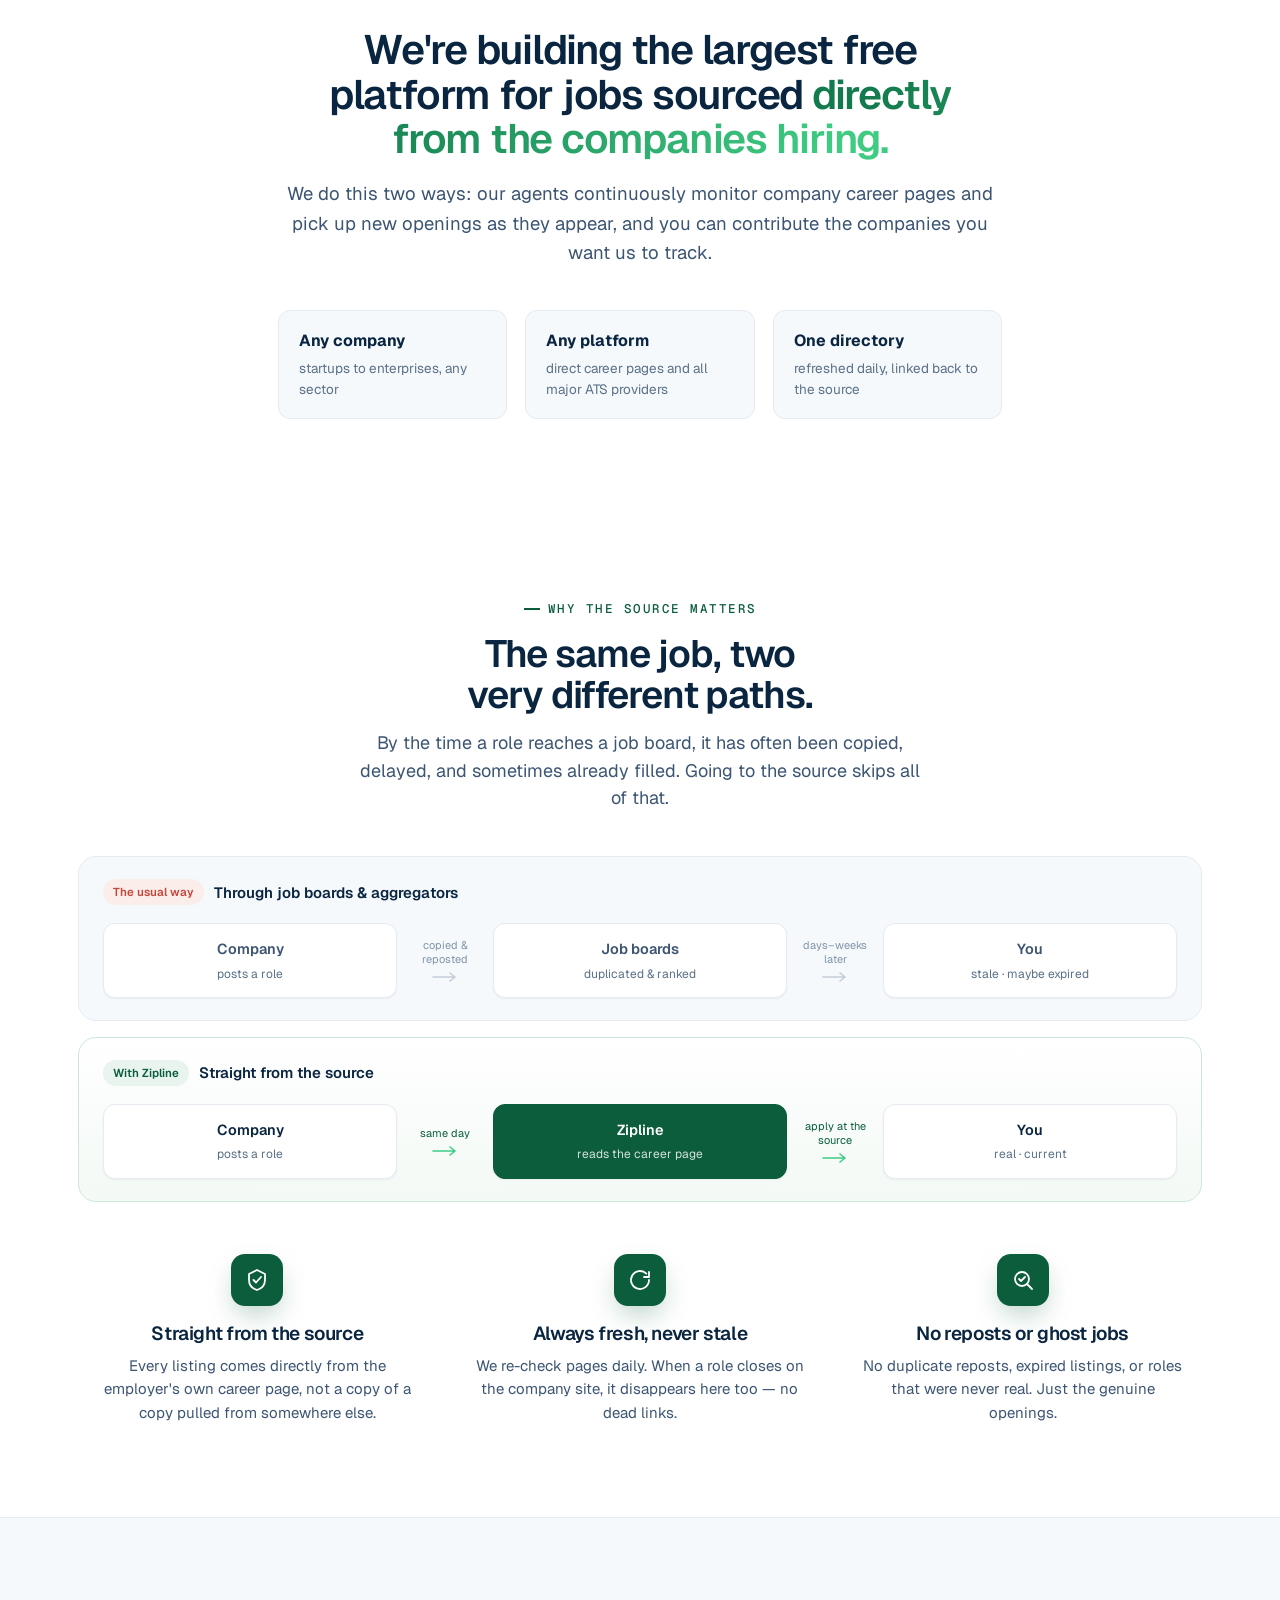
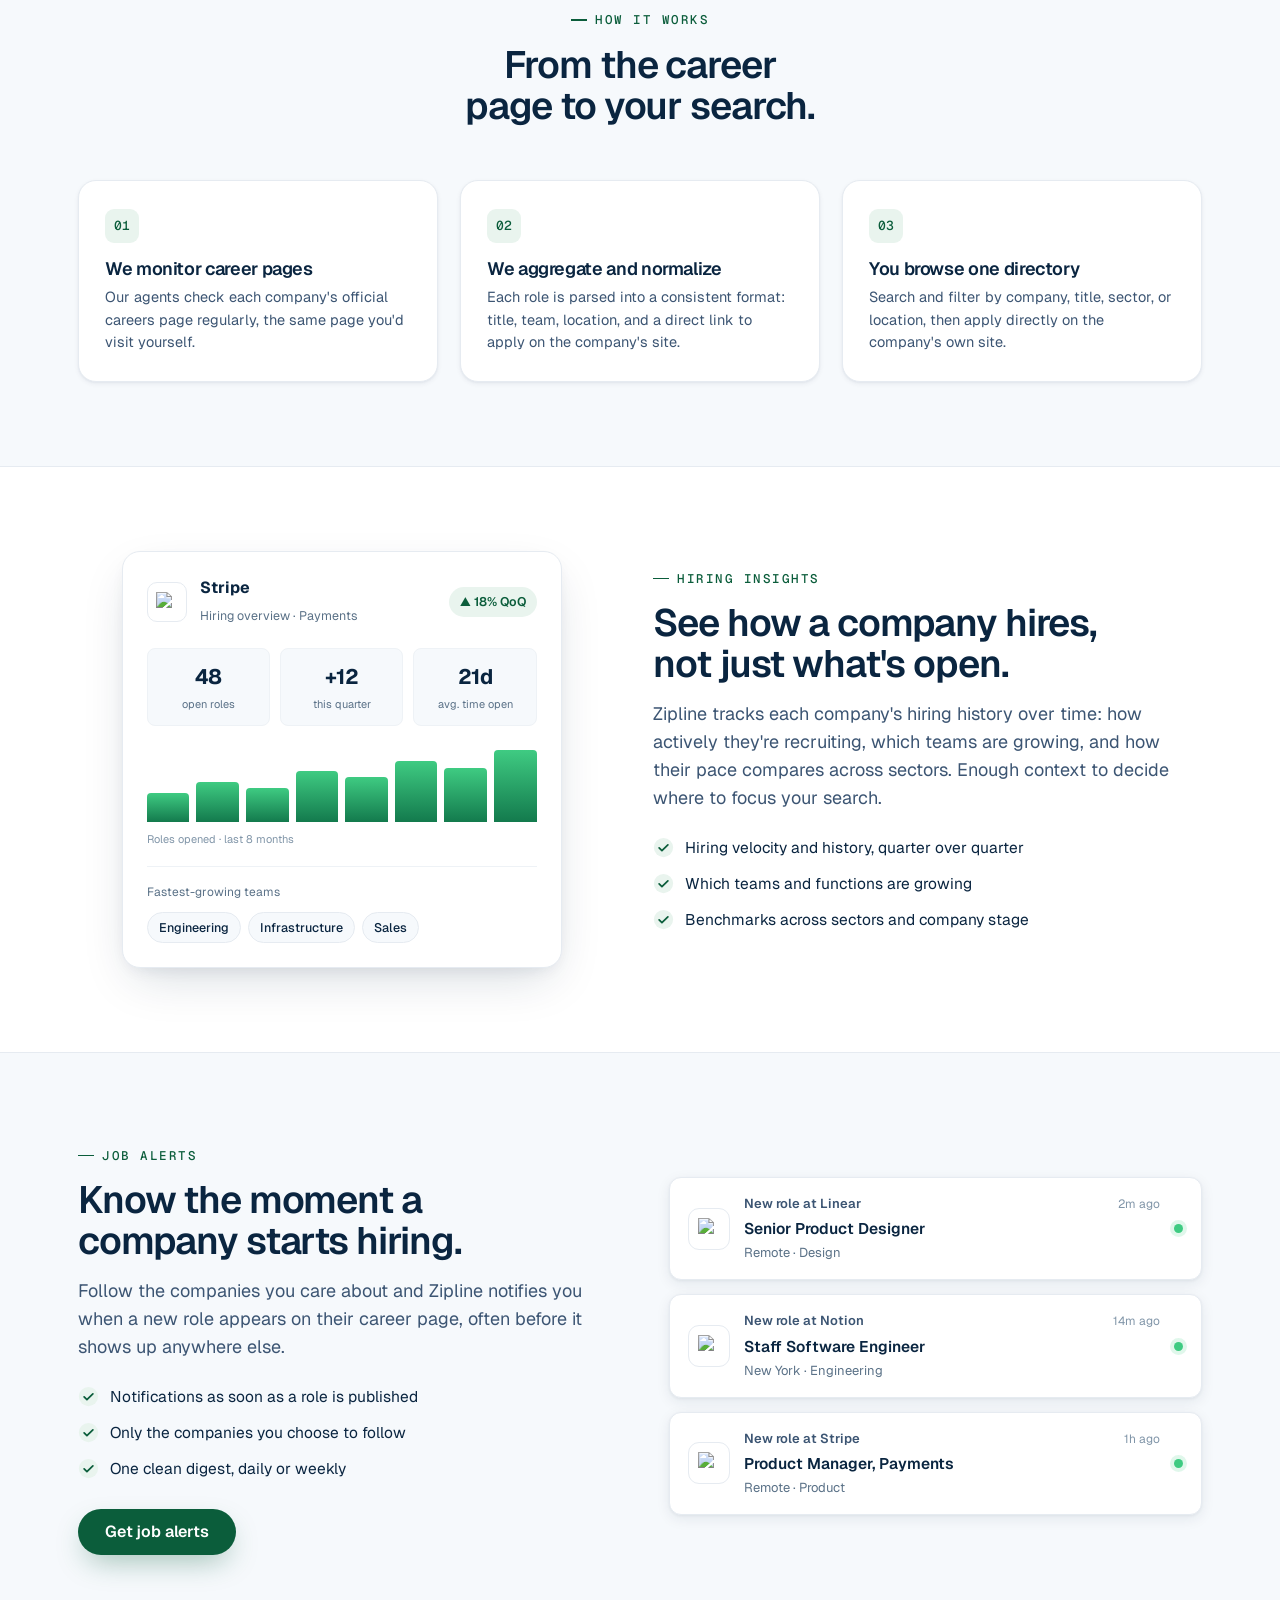
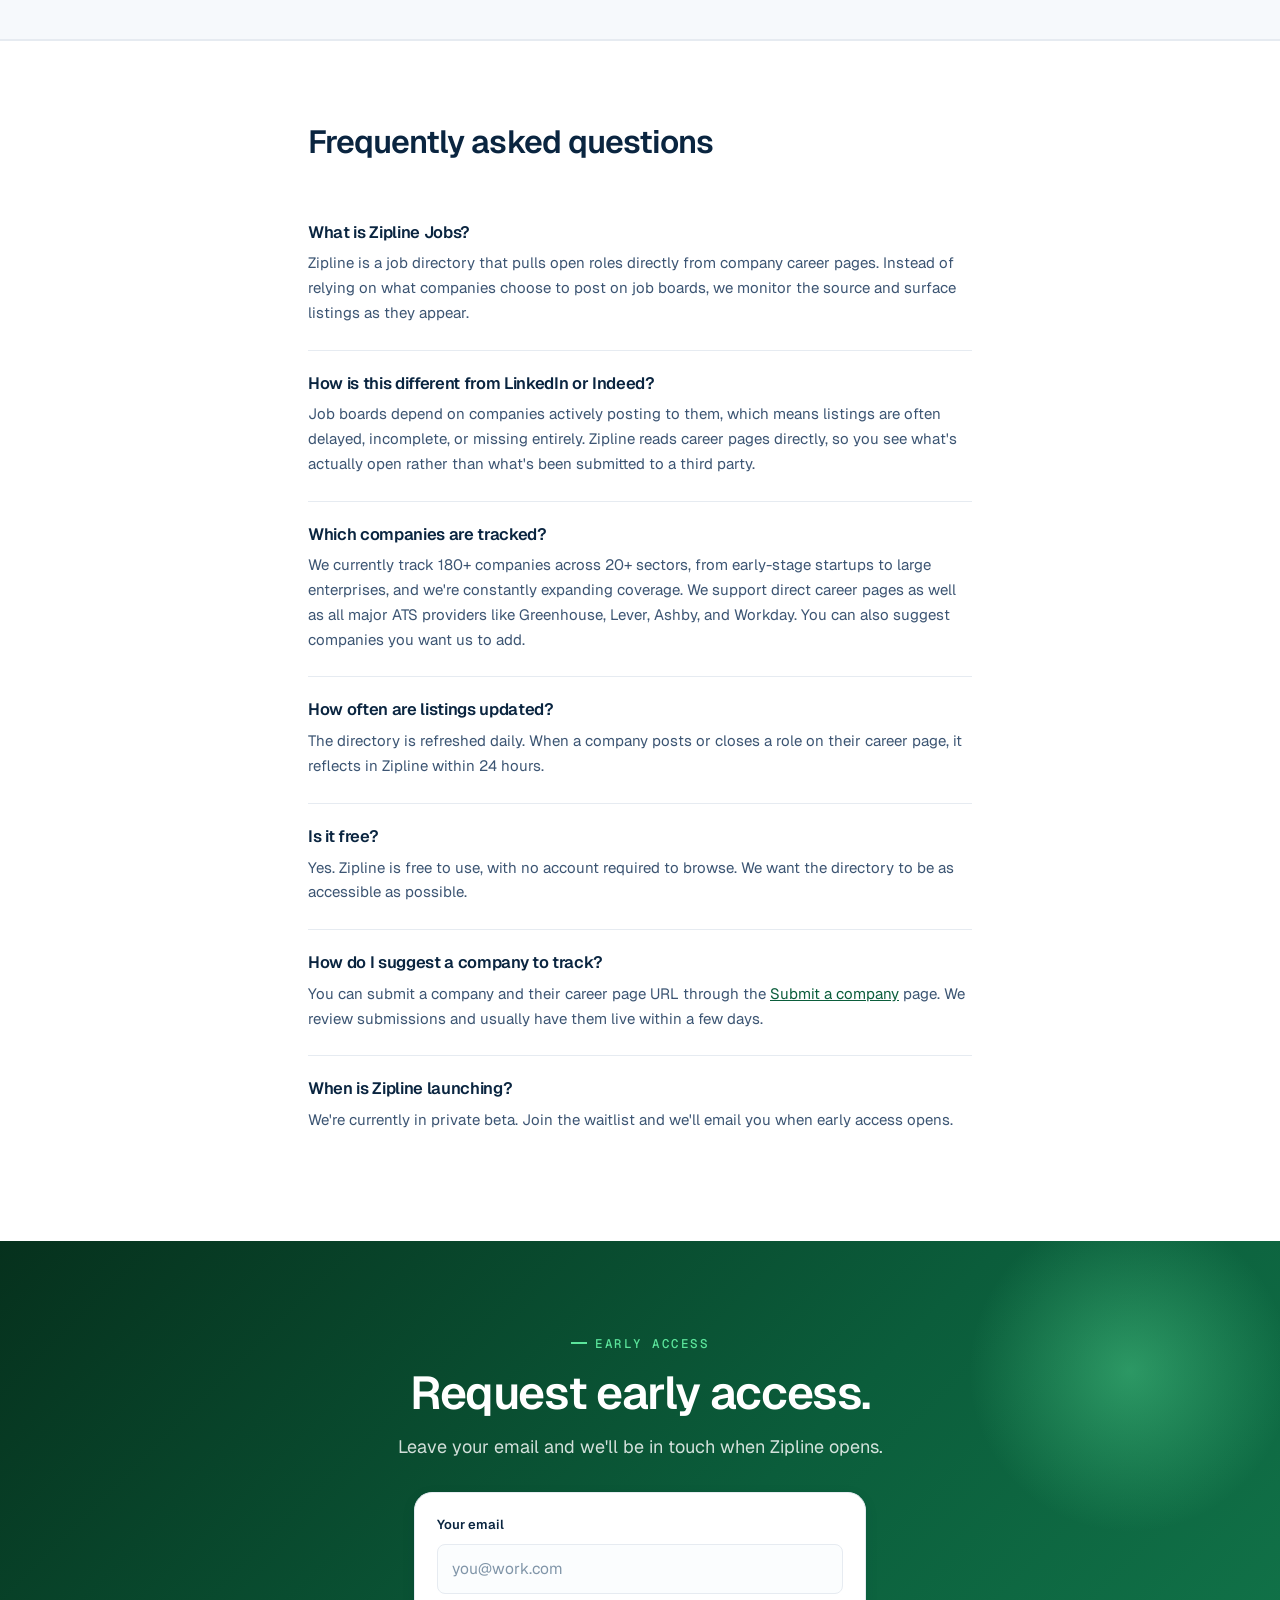
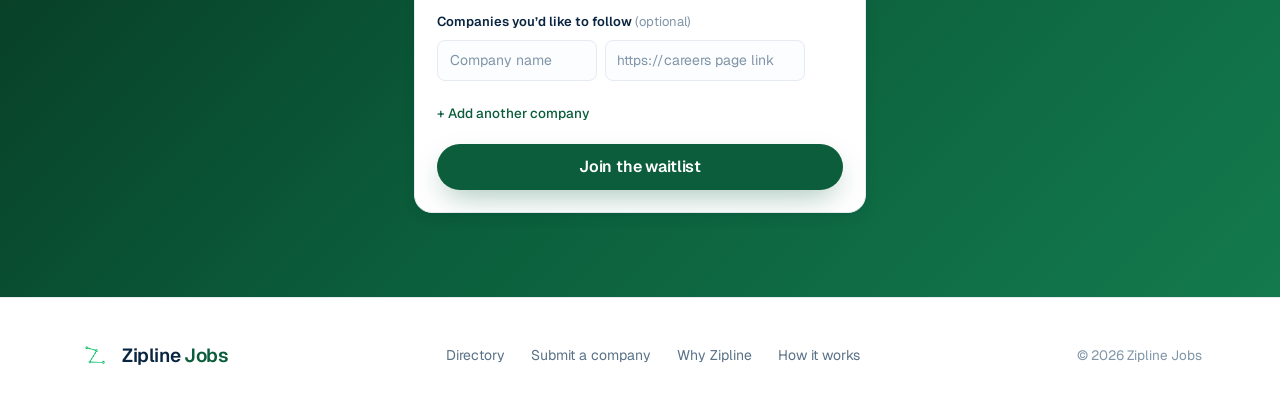
==== commit 84868001: "Update FAQ companies answer to mention expanding coverage" ====
--- a/index.html
+++ b/index.html
@@ -789,7 +789,7 @@
 
       <div class="faq-item">
         <h3 class="faq-q">Which companies are tracked?</h3>
-        <p class="faq-a">We currently track 180+ companies across 20+ sectors, from early-stage startups to large enterprises. We support direct career pages as well as all major ATS providers like Greenhouse, Lever, Ashby, and Workday. You can also suggest companies you want us to add.</p>
+        <p class="faq-a">We currently track 180+ companies across 20+ sectors, from early-stage startups to large enterprises, and we're constantly expanding coverage. We support direct career pages as well as all major ATS providers like Greenhouse, Lever, Ashby, and Workday. You can also suggest companies you want us to add.</p>
       </div>
 
       <div class="faq-item">
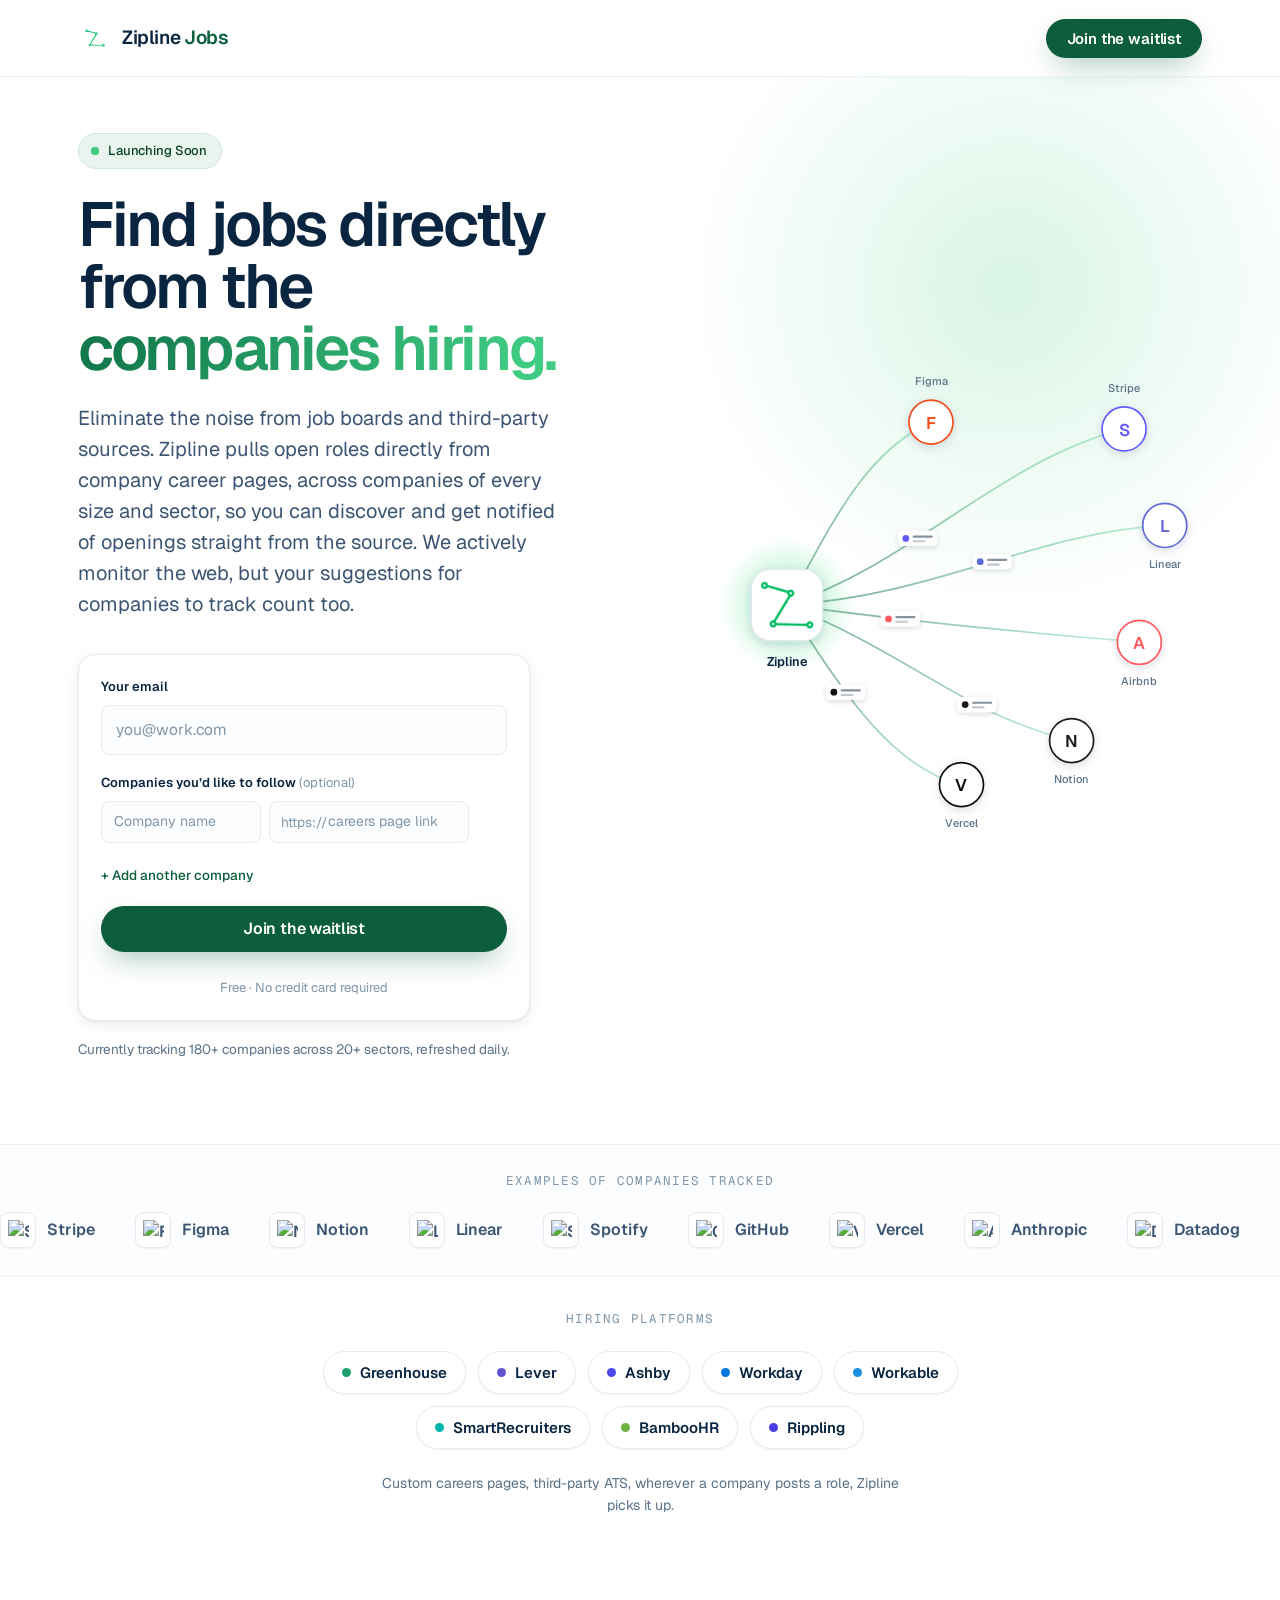
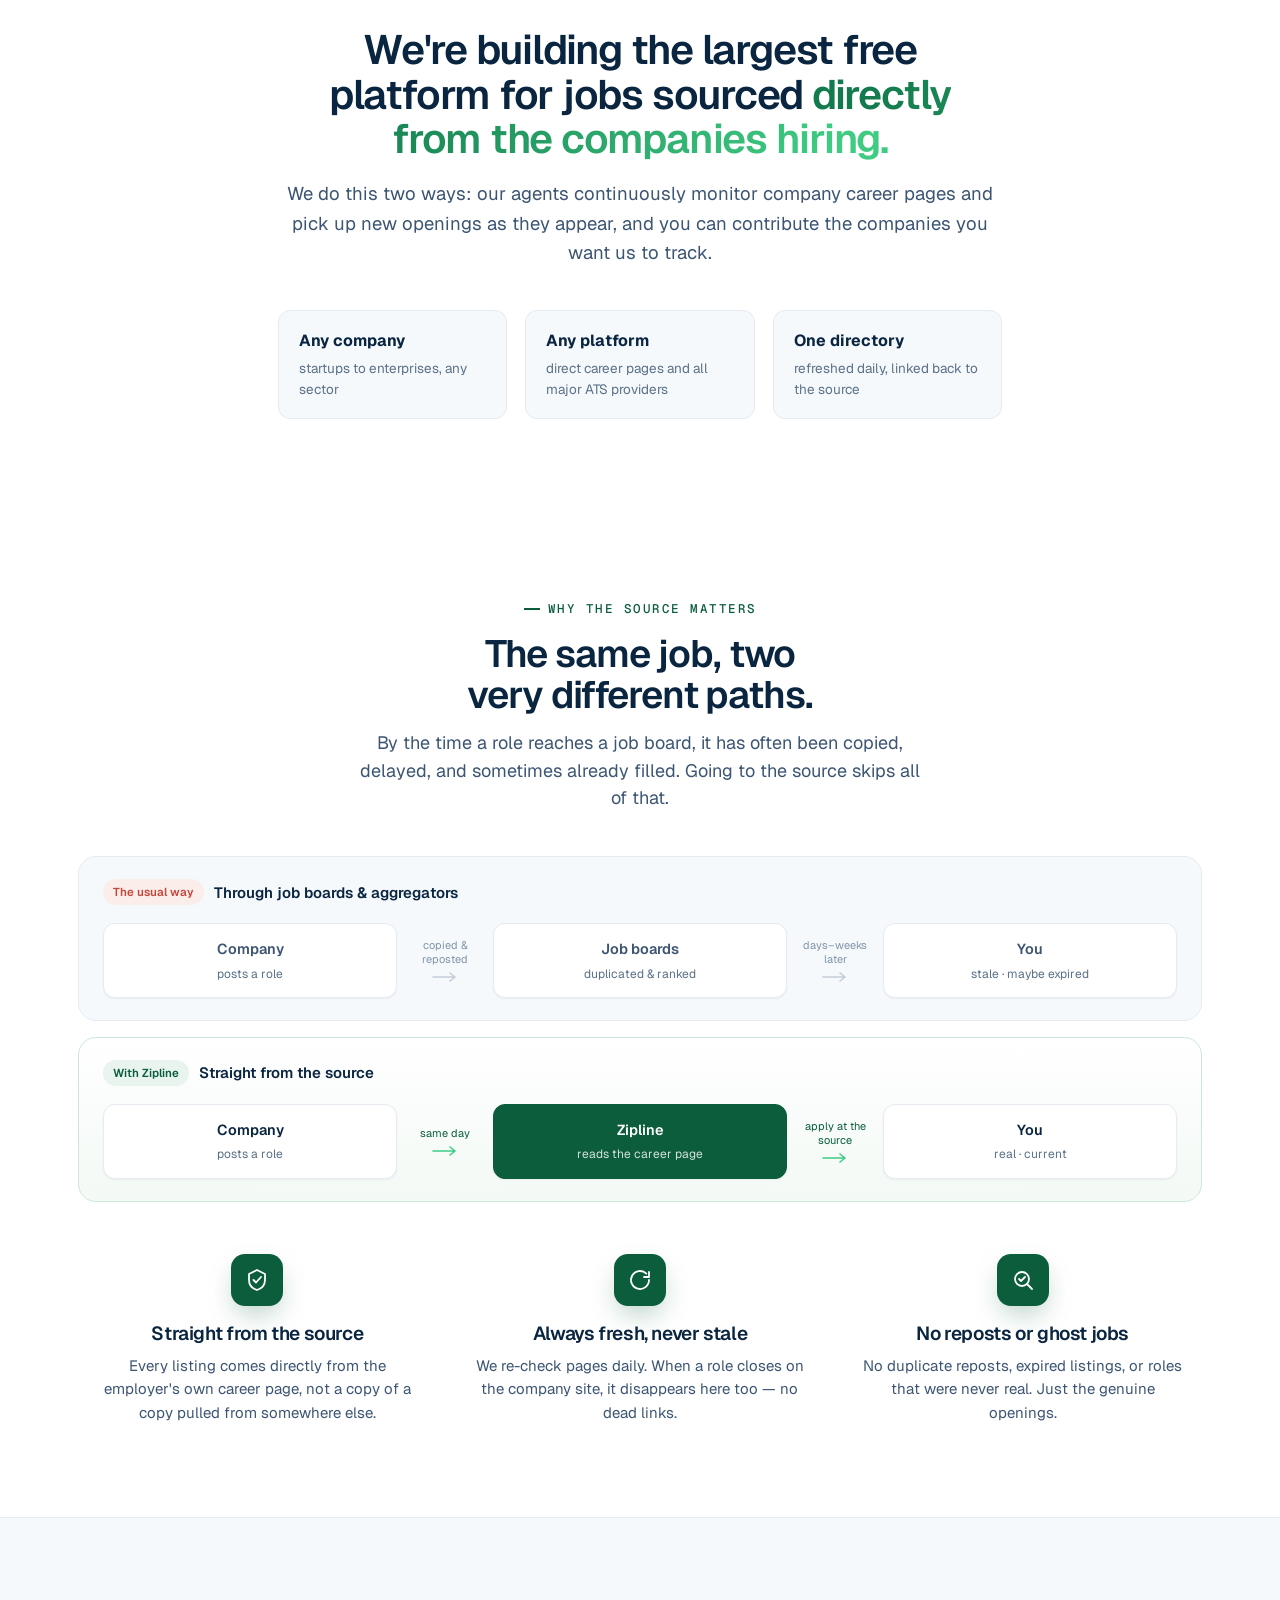
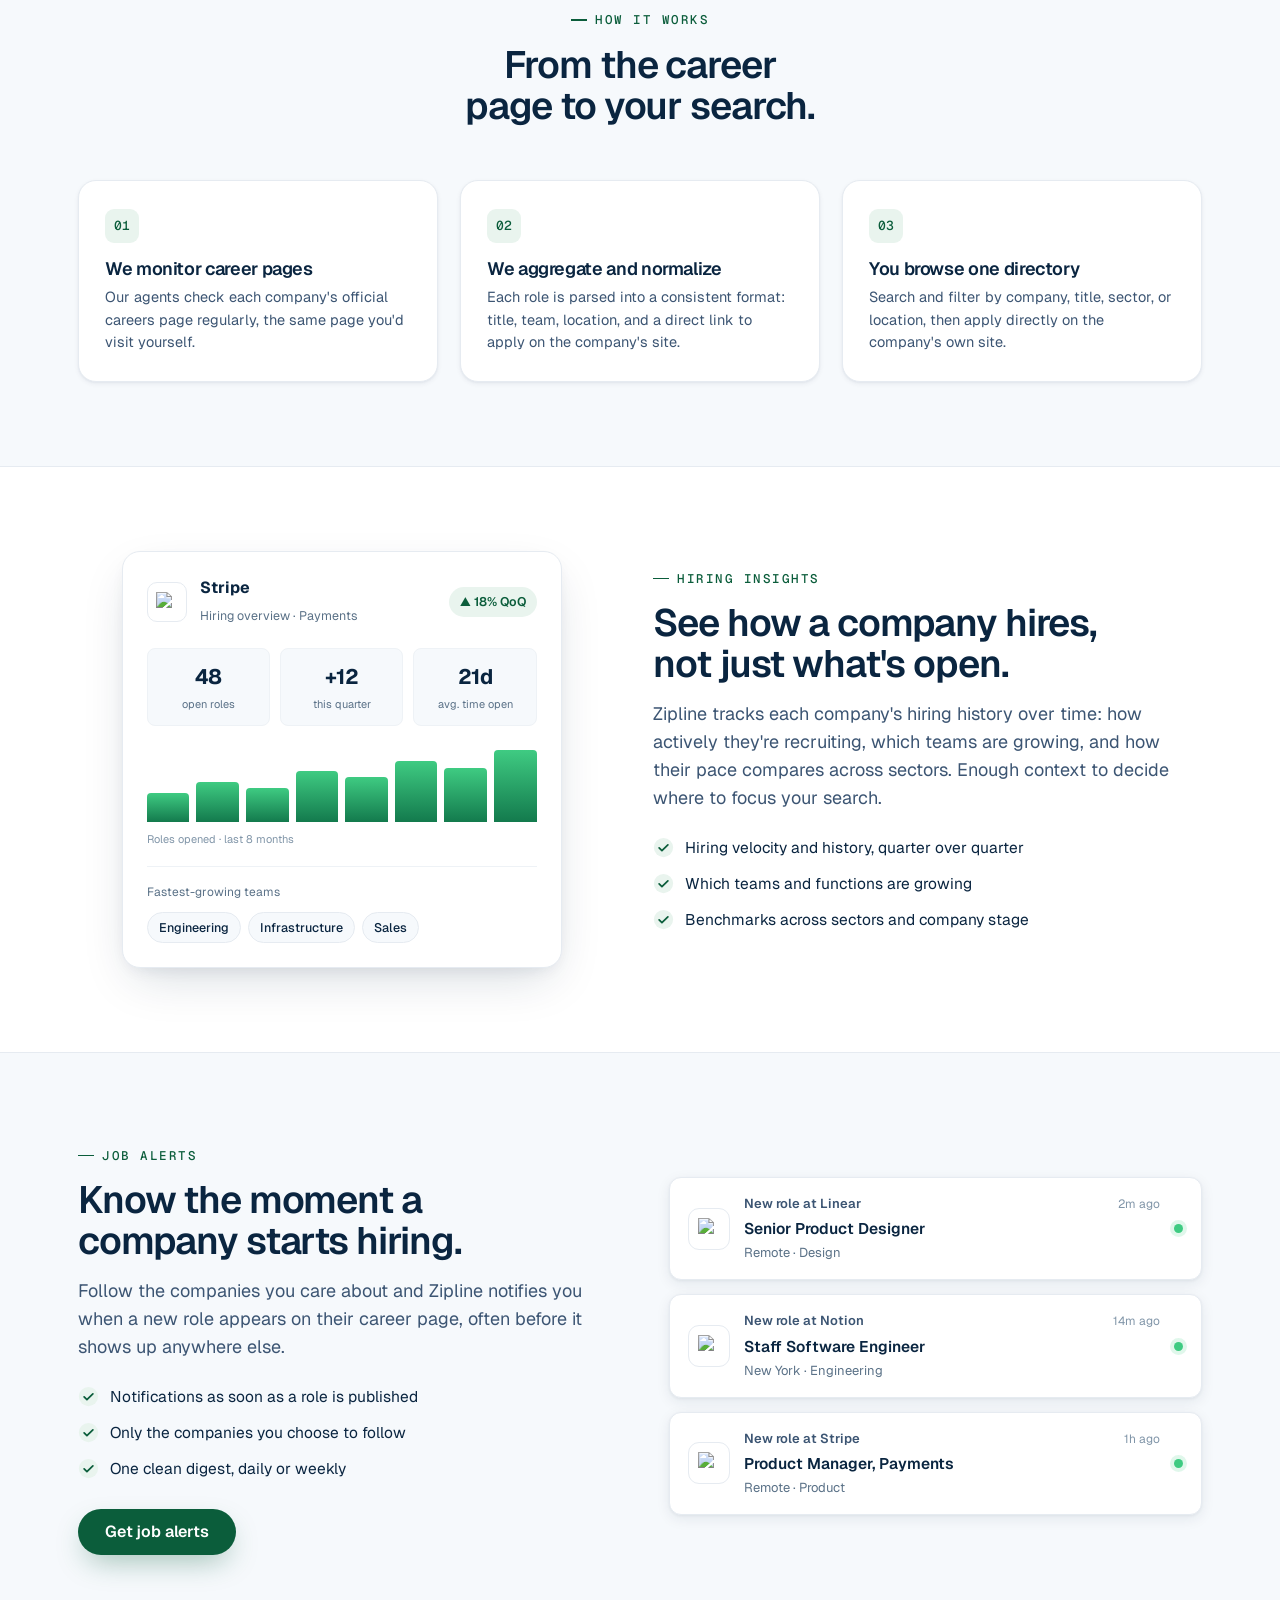
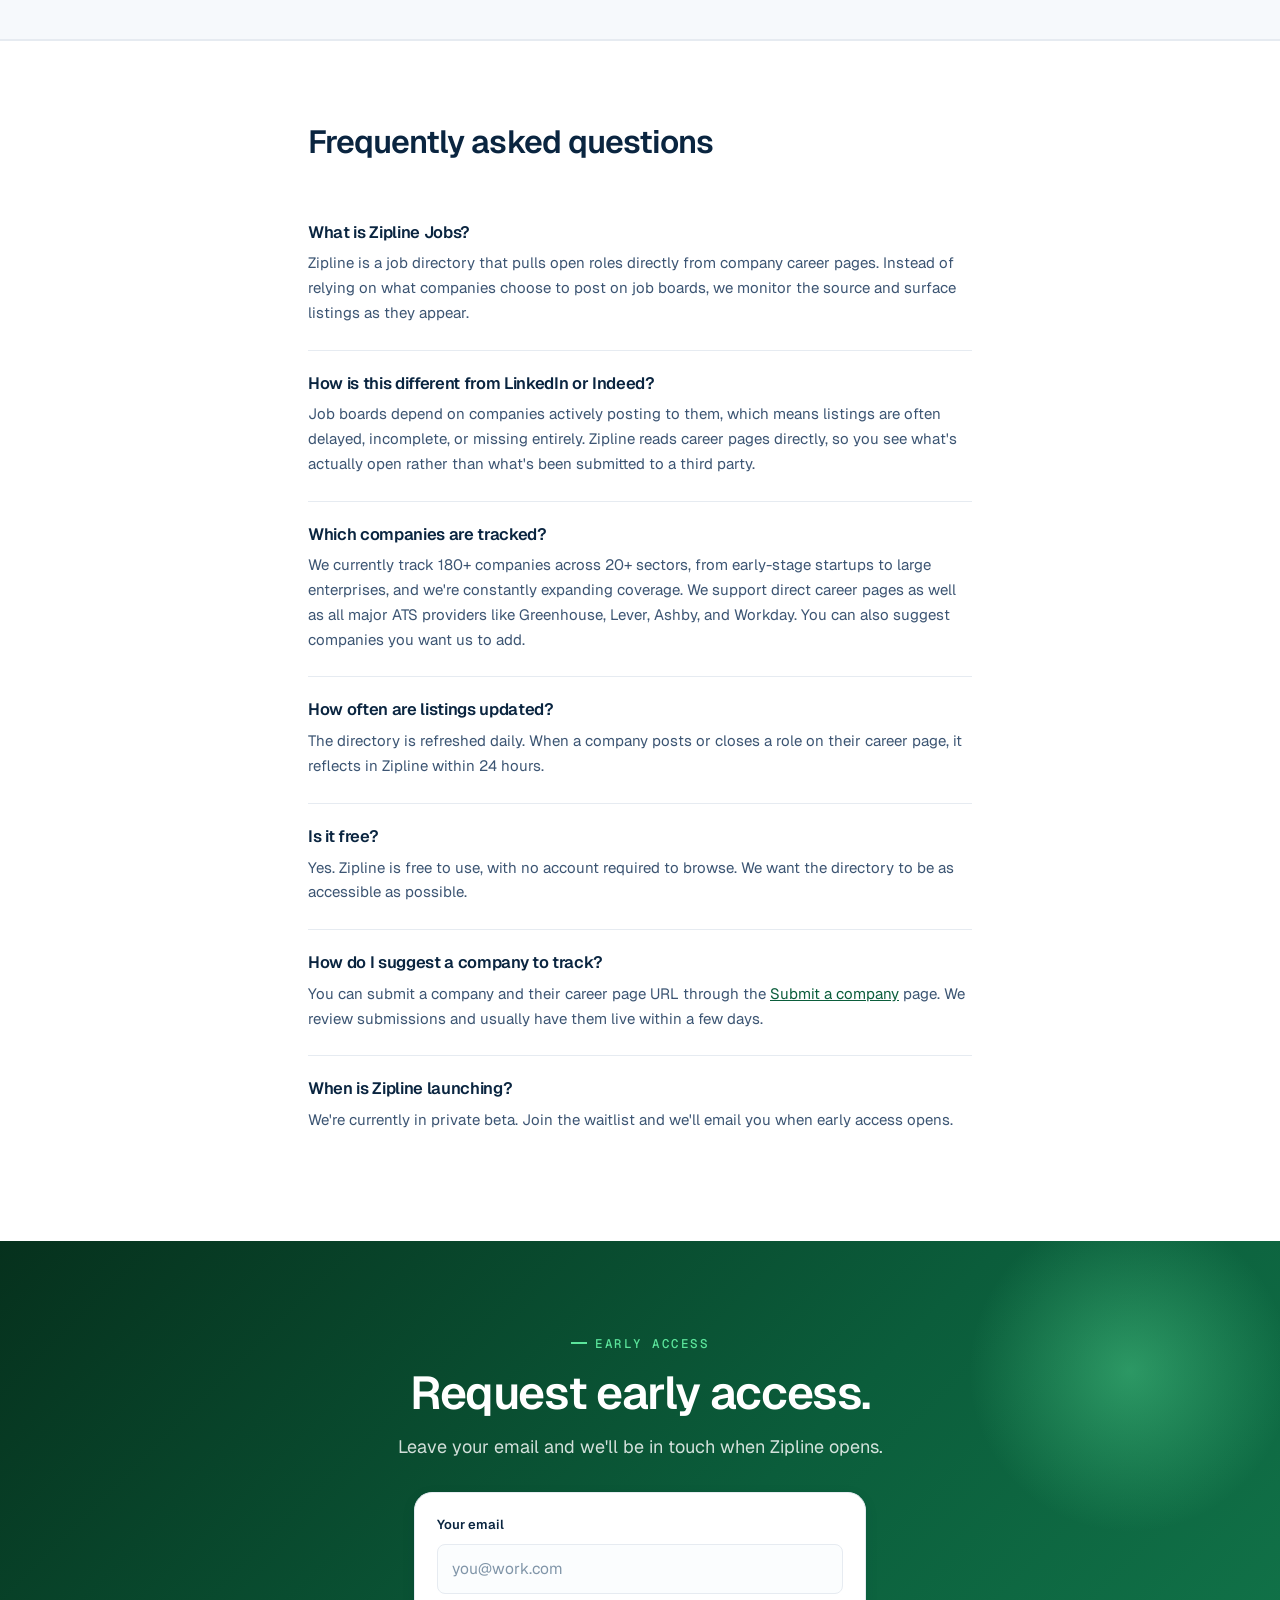
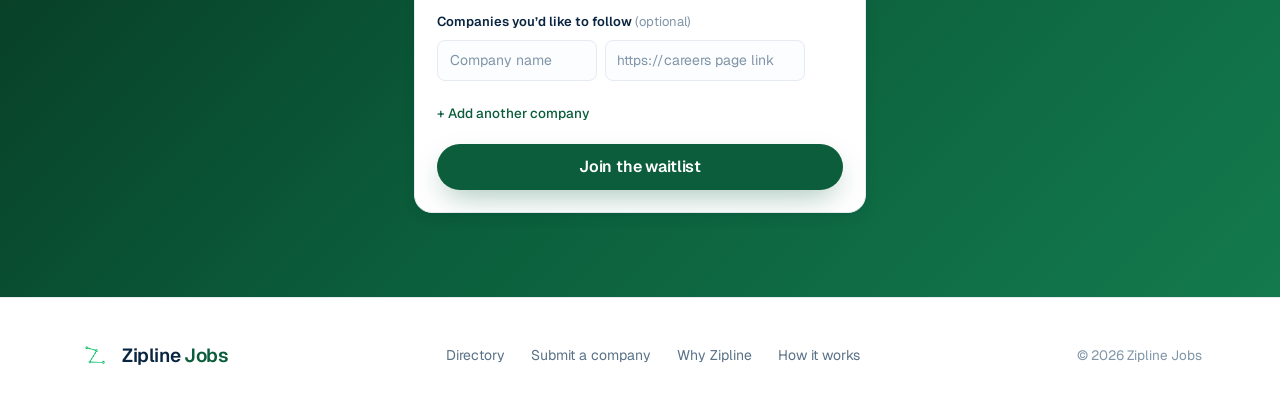
==== commit 7931f047: "updated" ====
--- a/index.html
+++ b/index.html
@@ -3,24 +3,28 @@
 <head>
 <meta charset="UTF-8">
 <meta name="viewport" content="width=device-width, initial-scale=1.0">
-<title>Zipline Jobs · Jobs, straight from the source. Join the waitlist.</title>
-<meta name="description" content="Zipline pulls open roles directly from company career pages — not job boards. One directory, refreshed daily, linked back to the source. Join the waitlist.">
+<title>Zipline Jobs</title>
+<meta name="description" content="Find jobs directly from companies' career pages. Zipline pulls open roles across companies of every size and sector — discover and get notified of openings straight from the source.">
 <meta name="robots" content="index, follow">
 <link rel="canonical" href="https://ziplinejobs.com/">
-<link rel="icon" type="image/png" href="logo2.png">
+<link rel="icon" type="image/x-icon" href="favicons/favicon.ico">
+<link rel="icon" type="image/png" sizes="16x16" href="favicons/favicon-16x16.png">
+<link rel="icon" type="image/png" sizes="32x32" href="favicons/favicon-32x32.png">
+<link rel="apple-touch-icon" sizes="180x180" href="favicons/apple-touch-icon.png">
+<link rel="manifest" href="favicons/site.webmanifest">
 
 <!-- Open Graph -->
 <meta property="og:type" content="website">
 <meta property="og:url" content="https://ziplinejobs.com/">
-<meta property="og:title" content="Zipline Jobs · Jobs, straight from the source.">
-<meta property="og:description" content="Zipline pulls open roles directly from company career pages — not job boards. One directory, refreshed daily, linked back to the source.">
+<meta property="og:title" content="Zipline Jobs">
+<meta property="og:description" content="Find jobs directly from companies' career pages. Zipline pulls open roles across companies of every size and sector — discover and get notified of openings straight from the source.">
 <meta property="og:image" content="https://ziplinejobs.com/og-image.png">
 <meta property="og:site_name" content="Zipline Jobs">
 
 <!-- Twitter / X -->
 <meta name="twitter:card" content="summary_large_image">
-<meta name="twitter:title" content="Zipline Jobs · Jobs, straight from the source.">
-<meta name="twitter:description" content="Zipline pulls open roles directly from company career pages — not job boards. One directory, refreshed daily, linked back to the source.">
+<meta name="twitter:title" content="Zipline Jobs">
+<meta name="twitter:description" content="Find jobs directly from companies' career pages. Zipline pulls open roles across companies of every size and sector — discover and get notified of openings straight from the source.">
 <meta name="twitter:image" content="https://ziplinejobs.com/og-image.png">
 
 <!-- Structured data -->
